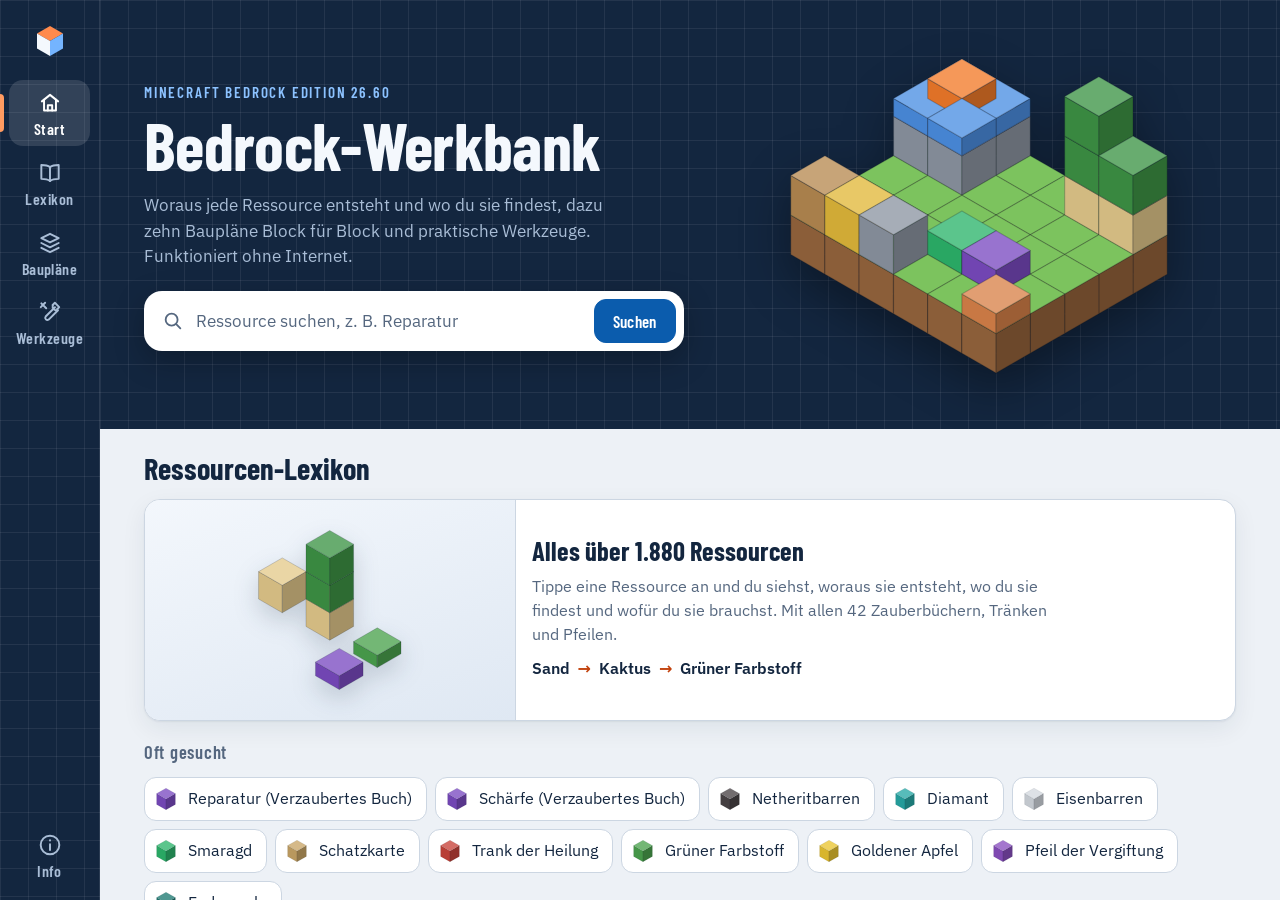
==== index.html @ c34b388f "Version 1.8: neue Hintergründe, Design-Schalter, überarbeitete Oberfläche - Hintergrund wählbar unte" ====
<!DOCTYPE html>
<html lang="de" data-platform="web">
<head>
<meta charset="utf-8">
<meta name="viewport" content="width=device-width, initial-scale=1, viewport-fit=cover">
<meta name="color-scheme" content="light dark">
<title>Bedrock-Werkbank</title>
<link rel="icon" href="favicon.ico">
<link rel="manifest" href="manifest.webmanifest">
<link rel="apple-touch-icon" href="icons/apple-touch-icon.png">
<meta name="theme-color" content="#13263F">
<meta name="mobile-web-app-capable" content="yes">
<meta name="apple-mobile-web-app-capable" content="yes">
<meta name="apple-mobile-web-app-status-bar-style" content="black-translucent">
<meta name="apple-mobile-web-app-title" content="Werkbank">
<link rel="stylesheet" href="fonts/fonts.css">
<style>
/* VOICE: Werkstatt-Handbuch, ruhig und genau. IDEA: eine Werkbank mit Bauplänen, Blaupausen-Raster als Grund.
   PICTURE: eigene isometrische Blockszenen (keine Spielgrafik) für Start, Lexikon und jeden Bauplan.
   COLOUR: Blaupausen-Marine als Band, Papierweiß, Signal-Blau als Akzent, Orange als Markierung.
   TYPE: Barlow Condensed für Titel, IBM Plex Sans für Text. LAYOUT: Windows mit Seitenleiste, iPhone mit schwebender Tab-Leiste. */
:root {
  --paper: #EDF1F6; --sheet: #FFFFFF; --ink: #13263F; --ink-soft: #55677F; --line: #CCD6E2;
  --accent: #0B5CAD; --on-accent: #FFFFFF; --mark: #C2410C; --tint: #E6EEF8;
  --band: #13263F; --band-ink: #F4F8FD; --band-soft: #A9BDD6; --band-line: rgba(255, 255, 255, .07); --band-edge: rgba(255, 255, 255, .10);
  --band-mark: #FF9B61; --pic: linear-gradient(160deg, #F3F7FC, #DFE8F3);
  --glass: rgba(19, 38, 63, .86); --glass-edge: rgba(255, 255, 255, .16);
  --shadow: 0 1px 2px rgba(19, 38, 63, .06), 0 8px 24px rgba(19, 38, 63, .07);
  --lift: 0 2px 4px rgba(19, 38, 63, .08), 0 16px 36px rgba(19, 38, 63, .14);
  --ok: #1E7A3C; --ok-soft: #E3F3E7;
  --r: 16px;
  --f-display: 'Barlow Condensed', 'Arial Narrow', 'Helvetica Neue', sans-serif;
  --f-body: 'IBM Plex Sans', 'Segoe UI Variable Text', 'Segoe UI', system-ui, -apple-system, sans-serif;
}
@media (prefers-color-scheme: dark) {
  :root:not([data-theme="light"]) {
    color-scheme: dark;
    --paper: #09131F; --sheet: #101F33; --ink: #E6EEF8; --ink-soft: #9DB2CC; --line: #25405F;
    --accent: #74B4FF; --on-accent: #06121F; --mark: #FF9B61; --tint: #17304F;
    --band: #0D1C30; --band-soft: #9DB2CC; --band-line: rgba(255, 255, 255, .05); --band-edge: rgba(255, 255, 255, .08);
    --pic: linear-gradient(160deg, #14283F, #0E1D30); --glass: rgba(8, 18, 31, .84); --glass-edge: rgba(255, 255, 255, .12);
    --shadow: 0 1px 2px rgba(0, 0, 0, .3), 0 8px 24px rgba(0, 0, 0, .25); --lift: 0 2px 4px rgba(0, 0, 0, .35), 0 16px 36px rgba(0, 0, 0, .4);
    --ok: #5FD38A; --ok-soft: #12362A;
  }
}
:root[data-theme="dark"] {
    color-scheme: dark;
    --paper: #09131F; --sheet: #101F33; --ink: #E6EEF8; --ink-soft: #9DB2CC; --line: #25405F;
    --accent: #74B4FF; --on-accent: #06121F; --mark: #FF9B61; --tint: #17304F;
    --band: #0D1C30; --band-soft: #9DB2CC; --band-line: rgba(255, 255, 255, .05); --band-edge: rgba(255, 255, 255, .08);
    --pic: linear-gradient(160deg, #14283F, #0E1D30); --glass: rgba(8, 18, 31, .84); --glass-edge: rgba(255, 255, 255, .12);
    --shadow: 0 1px 2px rgba(0, 0, 0, .3), 0 8px 24px rgba(0, 0, 0, .25); --lift: 0 2px 4px rgba(0, 0, 0, .35), 0 16px 36px rgba(0, 0, 0, .4);
    --ok: #5FD38A; --ok-soft: #12362A;
  }
:root[data-theme="light"] { color-scheme: light; }
* { box-sizing: border-box; -webkit-tap-highlight-color: transparent; }
html, body { height: 100%; }
body { margin: 0; height: 100vh; height: 100dvh; display: grid; grid-template-columns: 100px minmax(0, 1fr); grid-template-rows: minmax(0, 1fr);
  background: var(--paper); color: var(--ink); font-family: var(--f-body); font-size: 16px; line-height: 1.5; overflow: hidden; }
button, input, select, textarea { font: inherit; color: inherit; }
button { touch-action: manipulation; }
:focus-visible { outline: 2px solid var(--mark); outline-offset: 2px; }
[hidden] { display: none !important; }
html[data-platform="exe"] .web-only, html[data-platform="web"] .exe-only { display: none !important; }
h1, h2, h3, .eyebrow, .navbtn, .cap, .ptitle, .fact b, .btn { font-family: var(--f-display); }

/* Navigation: Seitenleiste */
.rail { background-color: var(--band); background-image: linear-gradient(var(--band-line) 1px, transparent 1px), linear-gradient(90deg, var(--band-line) 1px, transparent 1px);
  background-size: 28px 28px; color: var(--band-soft); border-right: 1px solid var(--band-edge); display: flex; flex-direction: column; gap: 4px;
  padding: 16px 9px 12px; overflow-y: auto; scrollbar-width: none; -webkit-user-select: none; user-select: none; z-index: 30; }
.logo { display: flex; justify-content: center; padding: 0 0 12px; }
.logo svg { width: 48px; height: 48px; display: block; }
.cap { font-size: .8rem; font-weight: 600; letter-spacing: .14em; text-transform: uppercase; text-align: center; opacity: .8; margin: 14px 0 2px; }
.navbtn { appearance: none; border: 0; background: transparent; border-radius: 14px; padding: 10px 2px 8px; display: flex; flex-direction: column; align-items: center;
  gap: 5px; cursor: pointer; position: relative; font-weight: 600; font-size: 1rem; letter-spacing: .03em; line-height: 1.05; text-align: center; color: var(--band-soft); }
.navbtn svg { width: 26px; height: 26px; fill: none; stroke: currentColor; stroke-width: 1.8; stroke-linecap: round; stroke-linejoin: round; }
.navbtn:hover { background: rgba(255, 255, 255, .07); color: var(--band-ink); }
.navbtn:active { background: rgba(255, 255, 255, .14); }
.navbtn[aria-current="page"] { background: rgba(255, 255, 255, .13); color: #FFFFFF; }
.navbtn[aria-current="page"]::before { content: ""; position: absolute; left: -9px; top: 14px; bottom: 14px; width: 4px; border-radius: 0 4px 4px 0; background: var(--band-mark); }
.m-only { display: none; }
.spacer { flex: 1; }

/* Arbeitsfläche */
.stage { position: relative; min-width: 0; min-height: 0; background: var(--band); }
.stage > iframe, .stage > .startview { position: absolute; left: 0; right: 0; bottom: 0; top: env(safe-area-inset-top, 0px); width: 100%; height: calc(100% - env(safe-area-inset-top, 0px)); border: 0; background: var(--paper); }
.stage > .off { visibility: hidden; pointer-events: none; }
@media (prefers-reduced-motion: no-preference) {
  .stage > .on { animation: fade .22s ease both; }
  @keyframes fade { from { opacity: 0; transform: translateY(6px); } to { opacity: 1; transform: none; } }
  .navbtn, .pcard, .lexcard, .qchip { transition: background-color .15s ease, color .15s ease, box-shadow .2s ease, transform .2s ease, border-color .15s ease; }
}

/* Startseite */
.startview { overflow-y: auto; -webkit-overflow-scrolling: touch; overscroll-behavior: contain; scrollbar-width: thin; scrollbar-color: var(--line) transparent; }
.hero { background-color: var(--band); background-image: linear-gradient(var(--band-line) 1px, transparent 1px), linear-gradient(90deg, var(--band-line) 1px, transparent 1px);
  background-size: 28px 28px; color: var(--band-ink); }
.hero-in { max-width: 1240px; margin: 0 auto; padding: clamp(24px, 4vw, 52px) clamp(16px, 4vw, 44px) clamp(28px, 4vw, 48px); display: grid;
  grid-template-columns: minmax(0, 1.05fr) minmax(0, 1fr); gap: clamp(16px, 3vw, 40px); align-items: center; }
.eyebrow { margin: 0 0 8px; color: #8CC2FF; font-weight: 600; letter-spacing: .12em; text-transform: uppercase; font-size: .95rem; }
.hero h1 { margin: 0; font-size: clamp(2.6rem, 6vw, 4.2rem); line-height: .98; font-weight: 700; letter-spacing: -.01em; text-wrap: balance; }
.lead { margin: 14px 0 22px; color: var(--band-soft); font-size: 1.08rem; max-width: 46ch; }
.hsearch { display: flex; align-items: center; gap: 10px; height: 60px; padding: 0 8px 0 18px; border-radius: 18px; background: var(--sheet); color: var(--ink);
  box-shadow: 0 10px 30px rgba(0, 0, 0, .25); max-width: 560px; }
.hsearch svg { width: 22px; height: 22px; flex: none; fill: none; stroke: var(--ink-soft); stroke-width: 2; stroke-linecap: round; }
.hsearch input { flex: 1; min-width: 0; height: 100%; border: 0; background: transparent; outline: none; font-size: 1.06rem; }
.hsearch input::placeholder { color: var(--ink-soft); }
.hsearch input::-webkit-search-cancel-button { display: none; }
.btn { appearance: none; height: 44px; padding: 0 18px; border-radius: 12px; border: 1.5px solid var(--line); background: var(--sheet); font-weight: 600; font-size: 1.05rem;
  letter-spacing: .02em; cursor: pointer; }
.btn:hover { background: var(--tint); }
.btn.primary { background: var(--accent); border-color: var(--accent); color: var(--on-accent); }
.btn.primary:hover { filter: brightness(1.08); background: var(--accent); }
.hero-pic { min-height: 240px; }
.hero-pic svg { display: block; width: 100%; height: 100%; max-height: 330px; filter: drop-shadow(0 18px 24px rgba(0, 0, 0, .35)); }
.sv { max-width: 1240px; margin: 0 auto; padding: 24px clamp(16px, 4vw, 44px) 40px; display: flex; flex-direction: column; gap: 30px; }
.sv h2 { margin: 0 0 14px; font-size: 1.9rem; line-height: 1.05; }
.sv h3 { margin: 18px 0 10px; font-size: 1.15rem; letter-spacing: .04em; color: var(--ink-soft); font-weight: 600; }
.install { margin: 0; display: flex; gap: 14px; align-items: center; padding: 14px 16px; border-radius: var(--r); background: var(--tint); border: 1px solid var(--line); }
.install p { margin: 0; flex: 1; }
.install button, .install .dl { flex: none; }
.dl { display: inline-flex; align-items: center; text-decoration: none; }
.plans { display: grid; grid-template-columns: repeat(4, minmax(0, 1fr)); gap: 18px; }
.pcard, .lexcard { appearance: none; text-align: left; display: flex; flex-direction: column; padding: 0; border: 1px solid var(--line); border-radius: var(--r); background: var(--sheet);
  box-shadow: var(--shadow); overflow: hidden; cursor: pointer; color: inherit; text-decoration: none; }
.pcard:hover, .lexcard:hover { box-shadow: var(--lift); transform: translateY(-2px); border-color: var(--accent); }
.ppic { height: 170px; background: var(--pic); display: flex; align-items: center; justify-content: center; padding: 14px; border-bottom: 1px solid var(--line); }
.ppic svg { width: 100%; height: 100%; display: block; filter: drop-shadow(0 10px 12px rgba(19, 38, 63, .18)); }
.pbody { padding: 14px 16px 16px; display: flex; flex-direction: column; gap: 10px; }
.ptitle { font-size: 1.65rem; font-weight: 700; line-height: 1; display: flex; align-items: center; justify-content: space-between; gap: 8px; }
.ptitle span { font-family: var(--f-body); font-size: .85rem; font-weight: 500; color: var(--ink-soft); white-space: nowrap; }
.facts { display: grid; grid-template-columns: repeat(2, minmax(0, 1fr)); gap: 8px 12px; margin: 0; }
.fact { min-width: 0; }
.fact small { display: block; font-size: .78rem; color: var(--ink-soft); letter-spacing: .02em; }
.fact b { display: block; font-size: 1.08rem; font-weight: 600; line-height: 1.15; overflow-wrap: anywhere; }
.lexcard { flex-direction: row; align-items: stretch; width: 100%; }
.lexcard .ppic { width: 34%; height: 220px; border-bottom: 0; border-right: 1px solid var(--line); }
.lexcard .ppic svg { max-height: 170px; }
.lexcard .pbody { justify-content: center; flex: 1; }
.lexcard p { margin: 0; color: var(--ink-soft); max-width: 52ch; }
.chain { display: flex; align-items: center; gap: 8px; flex-wrap: wrap; font-weight: 600; }
.chain i { font-style: normal; color: var(--mark); }
.qchips { display: flex; flex-wrap: wrap; gap: 8px; }
.qchip { appearance: none; display: inline-flex; align-items: center; gap: 9px; min-height: 44px; padding: 6px 14px 6px 8px; border-radius: 12px; border: 1.5px solid var(--line);
  background: var(--sheet); cursor: pointer; font-size: .98rem; text-align: left; }
.qchip:hover { border-color: var(--accent); }
.qchip svg { width: 26px; height: 26px; flex: none; }
/* Originalbilder aus Mojangs Resource Pack, geladen auf dem Gerät */
.qt { position: relative; display: inline-flex; width: 26px; height: 26px; flex: none; }
.qt > svg { width: 100%; height: 100%; }
.qt.tx > svg:not(.txi) { display: none; }
.qt .txi { position: absolute; inset: 0; }
.li .qt { width: 30px; height: 30px; }
.txi image { image-rendering: crisp-edges; image-rendering: pixelated; }
.fine { margin: 6px 0 0; font-size: .84rem; color: var(--ink-soft); max-width: 80ch; }

/* Werkzeuge */
.tools { display: grid; grid-template-columns: minmax(0, 1.5fr) minmax(0, 1fr); gap: 18px; align-items: start; }
.tcard { border: 1px solid var(--line); border-radius: var(--r); background: var(--sheet); box-shadow: var(--shadow); padding: 16px; display: flex; flex-direction: column; gap: 14px; min-width: 0; }
.thead { display: flex; gap: 14px; align-items: center; }
.ticon { width: 64px; height: 64px; flex: none; border-radius: 14px; background: var(--pic); padding: 6px; }
.ticon svg { width: 100%; height: 100%; display: block; }
.ticon .qt, .tlink .qt { width: 100%; height: 100%; display: flex; }
.tlink .qt { width: 40px; height: 40px; flex: none; }
.ppic { position: relative; }
.pout { position: absolute; top: 10px; right: 10px; width: 42px; height: 42px; border-radius: 12px; background: var(--sheet); border: 1px solid var(--line); box-shadow: var(--shadow); display: grid; place-items: center; }
.pout .qt { width: 30px; height: 30px; }
.thead p { margin: 4px 0 0; color: var(--ink-soft); }
.seg { display: grid; grid-template-columns: 1fr 1fr; padding: 4px; gap: 4px; border-radius: 14px; background: var(--tint); border: 1px solid var(--line); }
.seg button { appearance: none; min-height: 44px; border: 0; border-radius: 10px; background: transparent; color: var(--ink-soft); font-weight: 600; font-size: 1rem; cursor: pointer; padding: 4px 8px; }
.seg button[aria-checked="true"] { background: var(--sheet); color: var(--ink); box-shadow: 0 1px 4px rgba(19, 38, 63, .16); }
.coords { display: grid; grid-template-columns: repeat(3, minmax(0, 1fr)); gap: 10px; }
.coords label { display: flex; flex-direction: column; gap: 4px; font-weight: 600; font-size: .9rem; color: var(--ink-soft); min-width: 0; }
.coords input { width: 100%; min-width: 0; height: 48px; border-radius: 12px; border: 1.5px solid var(--line); background: var(--sheet); color: var(--ink); padding: 0 12px;
  font-size: 1.15rem; font-weight: 600; font-variant-numeric: tabular-nums; -moz-appearance: textfield; appearance: textfield; }
.coords input::-webkit-outer-spin-button, .coords input::-webkit-inner-spin-button { -webkit-appearance: none; margin: 0; }
.coords input:focus { outline: none; border-color: var(--accent); box-shadow: 0 0 0 3px color-mix(in srgb, var(--accent) 25%, transparent); }
.pres { border-radius: 14px; background: var(--band); color: var(--band-ink); padding: 12px 14px 14px; }
.pres small { display: block; color: var(--band-soft); font-size: .9rem; margin-bottom: 6px; }
.pres .xyz { display: grid; grid-template-columns: repeat(3, minmax(0, 1fr)); gap: 10px; }
.pres .xyz div { min-width: 0; }
.pres .xyz span { display: block; font-size: .8rem; color: var(--band-soft); letter-spacing: .06em; }
.pres .xyz b { display: block; font-size: 1.7rem; line-height: 1.1; font-variant-numeric: tabular-nums; overflow-wrap: anywhere; }
.tcard .fine { margin: 0; }
.tlinks { display: flex; flex-direction: column; gap: 10px; }
.tlink { appearance: none; display: flex; align-items: center; gap: 12px; min-height: 64px; padding: 10px 14px 10px 10px; border-radius: 14px; border: 1.5px solid var(--line); background: var(--sheet);
  cursor: pointer; text-align: left; color: inherit; }
.tlink:hover { border-color: var(--accent); }
.tlink svg { width: 40px; height: 40px; flex: none; }
.tlink b { display: block; font-size: 1.08rem; }
.tlink small { display: block; color: var(--ink-soft); font-size: .9rem; }

/* Werkzeuge: Kacheln auf der Startseite */
.tiles { display: grid; grid-template-columns: repeat(2, minmax(0, 1fr)); gap: 10px; }
.ttile { appearance: none; display: flex; align-items: center; gap: 12px; min-height: 76px; padding: 10px 14px 10px 10px; border-radius: 14px; border: 1px solid var(--line);
  background: var(--sheet); box-shadow: var(--shadow); cursor: pointer; text-align: left; color: inherit; min-width: 0; }
.ttile:hover { border-color: var(--accent); }
.ttile .ticon { width: 52px; height: 52px; border-radius: 12px; padding: 5px; }
.ttile b { display: block; font: 700 1.25rem/1.1 var(--f-display); }
.ttile small { display: block; color: var(--ink-soft); font-size: .88rem; overflow-wrap: anywhere; }
/* Werkzeuge: eigener Bereich */
.thero .hero-in { grid-template-columns: minmax(0, 1fr); padding-bottom: clamp(20px, 3vw, 30px); }
.thero h1 { font-size: clamp(2.3rem, 5vw, 3.4rem); }
.thero .lead { margin-bottom: 0; }
.tabsbar { display: grid; grid-template-columns: repeat(5, minmax(0, 1fr)); gap: 4px; padding: 4px; border-radius: 14px; background: var(--tint); border: 1px solid var(--line); }
.tabsbar button { appearance: none; min-width: 0; min-height: 50px; border: 0; border-radius: 10px; background: transparent; color: var(--ink-soft); display: flex; align-items: center; justify-content: center; gap: 9px;
  font: 600 1.05rem var(--f-display); letter-spacing: .02em; padding: 4px 8px; cursor: pointer; white-space: nowrap; }
.tabsbar button[aria-selected="true"] { background: var(--sheet); color: var(--ink); box-shadow: 0 1px 4px rgba(19, 38, 63, .16); }
.tabsbar .tbi { display: inline-flex; }
.tabsbar .qt { width: 26px; height: 26px; }
.tabsbar .ts { display: none; }
.tpanel { display: flex; flex-direction: column; gap: 18px; }
.pgrid { display: flex; flex-direction: column; gap: 14px; }
.pgrid > div { display: flex; flex-direction: column; gap: 14px; min-width: 0; }
@media (min-width: 1000px) { .pgrid { display: grid; grid-template-columns: minmax(0, 1fr) minmax(0, 1fr); gap: 22px; align-items: start; } }
.twocol { display: grid; grid-template-columns: minmax(0, 1fr) minmax(0, 1fr); gap: 18px; align-items: start; }
.thead2 { display: flex; align-items: baseline; justify-content: space-between; gap: 12px; flex-wrap: wrap; }
.tcount { color: var(--ink-soft); font-variant-numeric: tabular-nums; }
.inp { width: 100%; min-width: 0; height: 48px; border-radius: 12px; border: 1.5px solid var(--line); background: var(--sheet); color: var(--ink); padding: 0 12px;
  font-size: 1.05rem; -moz-appearance: textfield; }
.inp::-webkit-outer-spin-button, .inp::-webkit-inner-spin-button { -webkit-appearance: none; margin: 0; }
select.inp { padding-right: 8px; }
textarea.inp { height: auto; padding: 10px 12px; font: .85rem/1.4 ui-monospace, Consolas, monospace; resize: vertical; }
.inp:focus { outline: none; border-color: var(--accent); box-shadow: 0 0 0 3px color-mix(in srgb, var(--accent) 25%, transparent); }
.fl { display: flex; flex-direction: column; gap: 4px; font-weight: 600; font-size: .9rem; color: var(--ink-soft); min-width: 0; }
.frow { display: grid; grid-template-columns: minmax(0, 1fr) 96px auto; gap: 8px; }
.tacts { display: flex; flex-wrap: wrap; gap: 8px; }
.btn[data-armed] { border-color: var(--mark); color: var(--mark); }
.list { list-style: none; margin: 0; padding: 0; }
.li { display: flex; align-items: center; gap: 12px; padding: 8px 0; border-bottom: 1px solid var(--line); min-height: 58px; }
.li:last-child { border-bottom: 0; }
.chk { appearance: none; width: 34px; height: 34px; flex: none; border-radius: 10px; border: 2px solid var(--line); background: var(--sheet); cursor: pointer;
  display: grid; place-items: center; color: transparent; font-weight: 700; padding: 0; }
.chk::after { content: '✓'; }
.li.done .chk { background: var(--ok); border-color: var(--ok); color: #fff; }
.lbody { flex: 1; min-width: 0; }
.lbody b { font-variant-numeric: tabular-nums; margin-right: 4px; }
.lbody .lname { background: none; border: 0; padding: 0; color: var(--accent); cursor: pointer; text-align: left; font-weight: 500; }
.lbody .lname:hover { text-decoration: underline; }
.lbody small { display: block; color: var(--ink-soft); font-size: .85rem; overflow-wrap: anywhere; }
.li.done .lbody { color: var(--ink-soft); }
.li.done .lbody b, .li.done .lbody .lname, .li.done .lbody .ltext { text-decoration: line-through; }
.xbtn { appearance: none; width: 40px; height: 40px; flex: none; border: 0; border-radius: 10px; background: none; color: var(--ink-soft); cursor: pointer; font-size: 1.4rem; line-height: 1; }
.xbtn:hover { background: var(--tint); color: var(--ink); }
.seg.three { grid-template-columns: repeat(3, 1fr); }
.olist { list-style: none; margin: 0; padding: 0; display: flex; flex-direction: column; gap: 10px; }
.oitem { border: 1px solid var(--line); border-radius: 14px; padding: 12px 14px; display: flex; flex-direction: column; gap: 6px; background: var(--sheet); }
.oitem .otop { display: flex; align-items: center; gap: 8px; flex-wrap: wrap; }
.oitem .otop b { font: 700 1.25rem/1.1 var(--f-display); }
.dim { font-size: .8rem; font-weight: 600; border-radius: 999px; padding: 2px 9px; background: var(--tint); color: var(--ink-soft); }
.dim.nether { background: #F6DCD3; color: #8A2A12; } .dim.end { background: #ECE7C9; color: #5D5520; }
@media (prefers-color-scheme: dark) { :root:not([data-theme="light"]) .dim.nether { background: #4A2117; color: #FFB79E; } :root:not([data-theme="light"]) .dim.end { background: #3C3A22; color: #E6E0A6; } }
:root[data-theme="dark"] .dim.nether { background: #4A2117; color: #FFB79E; } :root[data-theme="dark"] .dim.end { background: #3C3A22; color: #E6E0A6; }
.oxyz { font-variant-numeric: tabular-nums; font-weight: 600; }
.oconv, .onote { color: var(--ink-soft); font-size: .9rem; }
.oitem .tacts .btn { height: 38px; padding: 0 12px; font-size: .95rem; }
.erows { display: grid; grid-template-columns: repeat(auto-fill, minmax(230px, 1fr)); gap: 8px; }
.erow { display: flex; align-items: center; gap: 6px; border: 1.5px solid var(--line); border-radius: 12px; padding: 4px 4px 4px 6px; background: var(--sheet); min-width: 0; }
.erow.on { border-color: var(--accent); background: var(--tint); }
.erow.off { opacity: .45; }
.etog { appearance: none; flex: 1; min-width: 0; min-height: 40px; border: 0; background: none; text-align: left; cursor: pointer; font-weight: 600; padding: 0 4px; display: flex; align-items: center; gap: 8px; }
.etog::before { content: ''; width: 18px; height: 18px; flex: none; border-radius: 5px; border: 2px solid var(--line); background: var(--sheet); }
.erow.on .etog::before { background: var(--accent); border-color: var(--accent); box-shadow: inset 0 0 0 3px var(--sheet); }
.etog small { display: block; font-weight: 400; color: var(--ink-soft); font-size: .78rem; }
.erow select { height: 38px; border-radius: 9px; border: 1px solid var(--line); background: var(--sheet); padding: 0 4px; }
.aout { display: flex; flex-direction: column; gap: 10px; }
.asum { border-radius: 14px; background: var(--band); color: var(--band-ink); padding: 12px 14px; display: grid; grid-template-columns: repeat(3, minmax(0, 1fr)); gap: 10px; }
.asum > div { display: flex; flex-direction: column; justify-content: space-between; gap: 2px; min-width: 0; }
.asum span { display: block; font-size: .8rem; color: var(--band-soft); letter-spacing: .04em; line-height: 1.25; }
.asum b { display: block; font: 700 1.7rem/1.1 var(--f-display); font-variant-numeric: tabular-nums; }
.asteps { list-style: none; margin: 0; padding: 0; counter-reset: st; display: flex; flex-direction: column; gap: 8px; }
.asteps li { counter-increment: st; display: grid; grid-template-columns: 34px minmax(0, 1fr) auto; gap: 10px; align-items: center; border: 1px solid var(--line); border-radius: 12px; padding: 8px 10px; }
.asteps li::before { content: counter(st); width: 30px; height: 30px; border-radius: 9px; background: var(--tint); display: grid; place-items: center; font-weight: 700; }
.asteps li.item::before { background: var(--accent); color: var(--on-accent); }
.asteps .acost { font-weight: 700; font-variant-numeric: tabular-nums; white-space: nowrap; }
.asteps small { display: block; color: var(--ink-soft); }
.warn { border-radius: 12px; padding: 10px 12px; background: #FDE7DC; color: #7A2A0C; }
@media (prefers-color-scheme: dark) { :root:not([data-theme="light"]) .warn { background: #4A2117; color: #FFCDB8; } }
:root[data-theme="dark"] .warn { background: #4A2117; color: #FFCDB8; }
.toast { position: fixed; left: 50%; bottom: 24px; transform: translate(-50%, 20px); opacity: 0; pointer-events: none; z-index: 40; display: flex; align-items: center; gap: 12px;
  max-width: calc(100vw - 24px); padding: 10px 10px 10px 16px; border-radius: 14px; background: var(--band); color: var(--band-ink); box-shadow: var(--lift); transition: opacity .2s, transform .2s; }
.toast.show { opacity: 1; transform: translate(-50%, 0); pointer-events: auto; }
.toast .btn { height: 38px; flex: none; }
@media (prefers-reduced-motion: reduce) { .toast { transition: none; } }
.newslist { margin: 0; padding-left: 1.2em; display: flex; flex-direction: column; gap: 6px; }

/* Hintergründe (H1 bis H5): Originalbilder aus Mojangs Repository, erst nach dem Laden sichtbar */
.hero { position: relative; isolation: isolate; overflow: hidden; }
.pano { position: absolute; inset: 0; z-index: -1; pointer-events: none; opacity: 0; transition: opacity .7s ease; image-rendering: auto; }
.pano.ok { opacity: 1; }
.pano .still { position: absolute; inset: 0; background-position: 40% 45%; background-size: cover; background-repeat: no-repeat; }
.pano::after { content: ''; position: absolute; inset: 0; background: linear-gradient(180deg, rgba(8, 20, 36, .2) 0%, rgba(8, 20, 36, .5) 42%, rgba(8, 20, 36, .9) 100%); }
.pano.ok ~ .hero-in h1, .pano.ok ~ .hero-in .lead, .pano.ok ~ .hero-in .eyebrow { text-shadow: 0 2px 14px rgba(0, 0, 0, .55); }
.pano.ok ~ .hero-in .lead { color: #DCE7F4; }
/* Bewegt: die vier Seiten des Panoramas als Band nebeneinander, das langsam vorbeizieht (läuft nahtlos im Kreis) */
.pano .belt { position: absolute; top: 0; left: 0; height: 100%; display: flex; will-change: transform; }
.pano .belt i { flex: none; width: var(--s, 1200px); height: 100%; background-size: 100% auto; background-position: center; background-repeat: no-repeat; }
@media (prefers-reduced-motion: no-preference) {
  .pano .belt { animation: panobelt 140s linear infinite; }
  .startview.off .pano .belt { animation-play-state: paused; }
  @keyframes panobelt { to { transform: translateX(calc(var(--s, 1200px) * -4)); } }
  svg.build .cb { animation: blk .5s cubic-bezier(.2, .9, .3, 1.2) both; animation-delay: calc(var(--i) * 26ms + 150ms); }
  @keyframes blk { from { opacity: 0; transform: translateY(-22px); } }
}
@media (min-width: 721px) {
  .pano::after { background: linear-gradient(90deg, rgba(8, 20, 36, .84) 0%, rgba(8, 20, 36, .55) 46%, rgba(8, 20, 36, .12) 100%), linear-gradient(180deg, transparent 55%, rgba(8, 20, 36, .55)); }
}
html:not([data-bg="classic"]) .thero.tex { background-image: linear-gradient(180deg, rgba(16, 10, 4, .48), rgba(16, 10, 4, .8)), var(--tex-wood); background-size: auto, 64px 64px; image-rendering: pixelated; }
html.bgtex.tex-page .startview { background-image: linear-gradient(color-mix(in srgb, var(--paper) 90%, transparent), color-mix(in srgb, var(--paper) 90%, transparent)), var(--tex-page);
  background-size: auto, 64px 64px; image-rendering: pixelated; }
.prefs { display: flex; flex-direction: column; gap: 10px; padding: 12px 14px; border: 1px solid var(--line); border-radius: 14px; background: var(--paper); }
.prefs h3 { margin: 0; }
.prow { display: grid; grid-template-columns: 104px minmax(0, 1fr); gap: 10px; align-items: center; }
.plabel { font-weight: 600; color: var(--ink-soft); font-size: .95rem; }
.prefs .seg { background: var(--sheet); }
.prefs .seg button { min-height: 40px; font-size: .98rem; }
.prefs .seg button[aria-checked="true"] { background: var(--accent); color: var(--on-accent); }
.pchk { display: flex; align-items: center; gap: 10px; font-weight: 600; min-height: 40px; cursor: pointer; }
.pchk input { width: 22px; height: 22px; margin: 0; accent-color: var(--accent); flex: none; }
.prefs .small { margin: 0; }
@media (max-width: 520px) { .prow { grid-template-columns: minmax(0, 1fr); gap: 4px; } }

/* Info-Fenster */
dialog { border: 1px solid var(--line); border-radius: 20px; padding: 0; background: var(--sheet); color: var(--ink); width: min(690px, calc(100vw - 28px)); max-height: calc(100dvh - 28px);
  box-shadow: 0 24px 80px rgba(6, 18, 31, .35); overflow: hidden; }
dialog[open] { display: flex; flex-direction: column; }
dialog::backdrop { background: rgba(9, 19, 31, .55); -webkit-backdrop-filter: blur(3px); backdrop-filter: blur(3px); }
.dhead { display: flex; align-items: center; gap: 14px; padding: 18px 20px 14px; border-bottom: 1px solid var(--line); }
.dhead svg { width: 50px; height: 50px; flex: none; border-radius: 13px; background: var(--band); padding: 4px; }
.dhead h2 { font-size: 1.9rem; line-height: 1; font-weight: 700; margin: 0; }
.dhead p { margin: 4px 0 0; color: var(--ink-soft); font-size: .92rem; }
.dhead .madeby { margin-top: 6px; color: var(--accent); font-family: var(--f-display); font-weight: 600; font-size: 1.15rem; letter-spacing: .03em; }
.dbody { padding: 16px 20px 6px; overflow-y: auto; display: flex; flex-direction: column; gap: 14px; }
.dbody p { margin: 0; }
.dbody h3 { font-family: var(--f-display); font-size: .9rem; font-weight: 600; letter-spacing: .1em; text-transform: uppercase; color: var(--ink-soft); margin: 0 0 6px; }
.keys { display: grid; grid-template-columns: auto 1fr; gap: 6px 14px; margin: 0; align-items: baseline; }
.keys dt { white-space: nowrap; }
.keys dd { margin: 0; color: var(--ink-soft); }
kbd { font-family: var(--f-body); font-size: .82rem; font-weight: 500; border: 1px solid var(--line); border-bottom-width: 2px; border-radius: 6px; padding: 1px 6px; background: var(--paper); }
.small { font-size: .88rem; color: var(--ink-soft); }
.lic { margin: 0; padding: 12px; border: 1px solid var(--line); border-radius: 10px; background: var(--paper); font: .72rem/1.45 ui-monospace, 'Cascadia Mono', Consolas, monospace;
  white-space: pre-wrap; overflow-wrap: anywhere; max-height: 260px; overflow-y: auto; }
.dfoot { display: flex; gap: 10px; justify-content: flex-end; flex-wrap: wrap; padding: 14px 20px calc(18px + env(safe-area-inset-bottom, 0px)); }

/* Mittelbreit */
@media (max-width: 1100px) {
  .plans { grid-template-columns: repeat(2, minmax(0, 1fr)); }
}
@media (max-width: 900px) {
  .tools, .twocol { grid-template-columns: minmax(0, 1fr); }
}
/* iPhone und schmale Fenster: schwebende Tab-Leiste aus Glas */
@media (max-width: 720px) {
  body { grid-template-columns: minmax(0, 1fr); }
  .rail { position: fixed; left: 12px; right: 12px; bottom: calc(10px + env(safe-area-inset-bottom, 0px)); flex-direction: row; align-items: stretch; gap: 2px;
    padding: 6px; border-radius: 28px; border: 1px solid var(--glass-edge); background: var(--glass); background-image: none; overflow: visible;
    -webkit-backdrop-filter: blur(22px) saturate(1.8); backdrop-filter: blur(22px) saturate(1.8); box-shadow: 0 12px 34px rgba(4, 12, 22, .35); }
  .logo, .cap, .spacer, .d-only { display: none; }
  .m-only { display: flex; }
  .navbtn { flex: 1 1 0; min-width: 0; font-size: .9rem; padding: 8px 2px 7px; gap: 3px; border-radius: 22px; }
  .navbtn svg { width: 24px; height: 24px; }
  .navbtn[aria-current="page"] { background: rgba(255, 255, 255, .18); }
  .navbtn[aria-current="page"]::before { display: none; }
  .hero-in { grid-template-columns: minmax(0, 1fr); }
  .hero-pic { min-height: 0; height: 168px; order: -1; margin: -6px 0 -4px; }
  .lead { margin-bottom: 18px; }
  .hsearch { height: 56px; }
  .hsearch .btn { display: none; }
  .sv { padding-bottom: calc(112px + env(safe-area-inset-bottom, 0px)); gap: 26px; }
  .plans { grid-template-columns: repeat(2, minmax(0, 1fr)); gap: 10px; }
  .pcard .ppic { height: 104px; padding: 10px; }
  .pcard .pbody { padding: 10px 12px 12px; gap: 4px; }
  .pcard .ptitle { font-size: 1.22rem; flex-direction: column; align-items: flex-start; gap: 3px; }
  .pcard .ptitle span { font-size: .8rem; }
  .pcard .facts { display: none; }
  .pout { top: 7px; right: 7px; width: 34px; height: 34px; border-radius: 10px; }
  .pout .qt { width: 24px; height: 24px; }
  .thero .hero-in { padding: 18px 16px 18px; }
  .thero h1 { font-size: 2.2rem; }
  .thero .lead { display: none; }
  .tabsbar button { flex-direction: column; gap: 2px; min-height: 60px; padding: 6px 2px 5px; font-size: .95rem; }
  .tabsbar .qt { width: 24px; height: 24px; }
  .tabsbar .tl { display: none; }
  .tabsbar .ts { display: inline; }
  .tools { grid-template-columns: minmax(0, 1fr); }
  .pres .xyz b { font-size: 1.45rem; }
  .tiles { grid-template-columns: repeat(2, minmax(0, 1fr)); gap: 8px; }
  .ttile { min-height: 64px; gap: 9px; padding: 8px 10px 8px 8px; }
  .ttile .ticon { width: 44px; height: 44px; padding: 4px; }
  .ttile b { font-size: 1.1rem; }
  .ttile small { font-size: .8rem; line-height: 1.3; }
  .frow { grid-template-columns: minmax(0, 1fr) 84px; }
  .frow .btn { grid-column: 1 / -1; }
  .asum b { font-size: 1.4rem; }
  .toast { bottom: calc(100px + env(safe-area-inset-bottom, 0px)); }
  .lexcard .ppic { display: none; }
}
</style>
</head>
<body>

<nav class="rail" aria-label="Bereiche">
  <div class="logo" title="Bedrock-Werkbank">
    <svg viewBox="0 0 48 48" aria-hidden="true"><path d="M24 10l13 7.5L24 25l-13-7.5z" fill="#FF8A4C"/><path d="M11 17.5L24 25v15l-13-7.5z" fill="#F4F8FD"/><path d="M24 25l13-7.5v15L24 40z" fill="#74B4FF"/></svg>
  </div>
  <button type="button" class="navbtn" data-view="start" title="Start (Strg+0)">
    <svg viewBox="0 0 24 24" aria-hidden="true"><path d="M4.5 10.5L12 4.5l7.5 6"/><path d="M6.5 9v10h11V9"/><path d="M10 19v-5h4v5"/></svg>
    <span>Start</span>
  </button>
  <button type="button" class="navbtn" data-view="lexikon" title="Ressourcen-Lexikon (Strg+1)">
    <svg viewBox="0 0 24 24" aria-hidden="true"><path d="M12 6.6C10 5.1 7.5 4.6 4 4.6v12.8c3.5 0 6 .5 8 2 2-1.5 4.5-2 8-2V4.6c-3.5 0-6 .5-8 2z"/><path d="M12 6.6v12.8"/></svg>
    <span>Lexikon</span>
  </button>
  <button type="button" class="navbtn" data-view="bau" title="Baupläne (Strg+2)">
    <svg viewBox="0 0 24 24" aria-hidden="true"><path d="M4 7.5L12 3.5l8 4-8 4z"/><path d="M4 12l8 4 8-4"/><path d="M4 16.5l8 4 8-4"/></svg>
    <span>Baupläne</span>
  </button>
  <button type="button" class="navbtn" data-view="werkzeuge" title="Werkzeuge (Strg+3)">
    <svg viewBox="0 0 24 24" aria-hidden="true"><path d="M14.5 5.5a4 4 0 0 0 4.9 4.9l-8.6 8.6a2 2 0 0 1-2.8-2.8l8.6-8.6"/><path d="M14.5 5.5l2-2 4 4-2 2"/><path d="M4 4l4.5 4.5"/><path d="M3.5 7.5l4-4"/></svg>
    <span>Werkzeuge</span>
  </button>
  <div class="spacer"></div>
  <button type="button" class="navbtn" id="infobtn" title="Über die App (F1)">
    <svg viewBox="0 0 24 24" aria-hidden="true"><circle cx="12" cy="12" r="8.6"/><path d="M12 11.2v5.4"/><path d="M12 7.6v.3"/></svg>
    <span>Info</span>
  </button>
</nav>

<main class="stage">
  <section class="startview on" id="v-start" aria-label="Start" tabindex="-1">
    <div class="hero">
      <div class="pano" id="pano" aria-hidden="true"></div>
      <div class="hero-in">
        <div>
          <p class="eyebrow">Minecraft Bedrock Edition 26.60</p>
          <h1>Bedrock-Werkbank</h1>
          <p class="lead">Woraus jede Ressource entsteht und wo du sie findest, dazu zehn Baupläne Block für Block und praktische Werkzeuge. Funktioniert ohne Internet.</p>
          <form class="hsearch" id="hsearch" role="search">
            <svg viewBox="0 0 24 24" aria-hidden="true"><circle cx="10.5" cy="10.5" r="6.5"/><path d="M15.5 15.5l4.5 4.5"/></svg>
            <input type="search" id="hq" enterkeyhint="search" autocomplete="off" autocapitalize="off" autocorrect="off" spellcheck="false" placeholder="Ressource suchen, z. B. Reparatur" aria-label="Ressource suchen">
            <button type="submit" class="btn primary">Suchen</button>
          </form>
        </div>
        <div class="hero-pic" id="heropic" aria-hidden="true"></div>
      </div>
    </div>
    <div class="sv">
      <div class="install web-only" id="install" hidden>
        <p><b>So wird daraus eine App:</b> In Safari unten auf <b>Teilen</b> tippen, dann <b>Zum Home-Bildschirm</b>. Danach startet sie im Vollbild und läuft ohne Internet.</p>
        <button type="button" class="btn" id="installok">Okay</button>
      </div>
      <section aria-labelledby="h-lex">
        <h2 id="h-lex">Ressourcen-Lexikon</h2>
        <button type="button" class="lexcard" data-go="lexikon">
          <div class="ppic" id="lexpic" aria-hidden="true"></div>
          <div class="pbody">
            <div class="ptitle">Alles über 1.880 Ressourcen</div>
            <p>Tippe eine Ressource an und du siehst, woraus sie entsteht, wo du sie findest und wofür du sie brauchst. Mit allen 42 Zauberbüchern, Tränken und Pfeilen.</p>
            <div class="chain" aria-label="Beispiel: Sand, Kaktus, Grüner Farbstoff">Sand <i>→</i> Kaktus <i>→</i> Grüner Farbstoff</div>
          </div>
        </button>
        <h3>Oft gesucht</h3>
        <div class="qchips" id="popular"></div>
        <div id="favbox" hidden>
          <h3>Deine Favoriten</h3>
          <div class="qchips" id="favs"></div>
        </div>
        <div id="recentbox" hidden>
          <h3>Zuletzt angesehen</h3>
          <div class="qchips" id="recent"></div>
        </div>
      </section>
      <section aria-labelledby="h-tools">
        <h2 id="h-tools">Werkzeuge</h2>
        <div class="tools">
          <div class="tiles" id="tiles">
            <button type="button" class="ttile" data-tool="liste"><span class="ticon" id="ti-liste" aria-hidden="true"></span><span><b>Sammelliste</b><small id="ts-liste"></small></span></button>
            <button type="button" class="ttile" data-tool="orte"><span class="ticon" id="ti-orte" aria-hidden="true"></span><span><b>Koordinaten</b><small id="ts-orte"></small></span></button>
            <button type="button" class="ttile" data-tool="amboss"><span class="ticon" id="ti-amboss" aria-hidden="true"></span><span><b>Amboss-Planer</b><small>Günstigste Reihenfolge für Zauberbücher</small></span></button>
            <button type="button" class="ttile" data-tool="brauen"><span class="ticon" id="ti-brauen" aria-hidden="true"></span><span><b>Brau-Planer</b><small>Weg und Zutaten für jeden Trank</small></span></button>
            <button type="button" class="ttile" data-tool="portal"><span class="ticon" id="ti-portal" aria-hidden="true"></span><span><b>Nether-Portal</b><small>Gegenportal berechnen</small></span></button>
          </div>
          <div class="tcard">
            <div class="ptitle">Übersichten im Lexikon</div>
            <div class="tlinks">
              <button type="button" class="tlink" data-slug="orte"><span id="icon-orte"></span><span><b>Fundorte</b><small>Was in welcher Truhe liegt und welcher Mob was fallen lässt</small></span></button>
              <button type="button" class="tlink" data-slug="berufe"><span id="icon-berufe"></span><span><b>Dorfbewohner</b><small>Alle Berufe mit ihren Angeboten, Stufe für Stufe</small></span></button>
            </div>
          </div>
        </div>
      </section>
      <section aria-labelledby="h-plans">
        <h2 id="h-plans">Baupläne</h2>
        <div class="plans" id="plans"></div>
      </section>
      <div class="install web-only" id="windl" hidden>
        <p><b>Auch für Windows 10 und 11:</b> dieselbe App als eigenes Programm. ZIP herunterladen, entpacken, <b>Bedrock-Werkbank.exe</b> starten.</p>
        <a class="btn primary dl" href="download/Bedrock-Werkbank-Windows.zip" download>Herunterladen</a>
      </div>
      <p class="fine">Inoffizielles Hilfsprogramm, nicht von Mojang oder Microsoft. Minecraft ist eine Marke der Mojang Synergies AB. Die Originalbilder sind nicht in der App enthalten: Sie werden beim Anzeigen aus Mojangs Repository bedrock-samples auf dein Gerät geladen und nur dort gespeichert. NOT AN OFFICIAL MINECRAFT PRODUCT. NOT APPROVED BY OR ASSOCIATED WITH MOJANG OR MICROSOFT.</p>
    </div>
  </section>
  <section class="startview off" id="v-tools" aria-label="Werkzeuge" tabindex="-1">
    <div class="hero thero" id="thero">
      <div class="hero-in">
        <div>
          <p class="eyebrow">Bedrock-Werkbank</p>
          <h1>Werkzeuge</h1>
          <p class="lead">Sammelliste, Koordinaten, Amboss-Planer, Brau-Planer und Portal-Rechner. Gespeichert wird alles nur auf diesem Gerät.</p>
        </div>
      </div>
    </div>
    <div class="sv">
      <div class="tabsbar" role="tablist" aria-label="Werkzeug wählen">
        <button type="button" role="tab" id="tab-liste" aria-controls="tp-liste" data-tool="liste"><span class="tbi" id="tb-liste" aria-hidden="true"></span><span class="tl">Sammelliste</span><span class="ts" aria-hidden="true">Liste</span></button>
        <button type="button" role="tab" id="tab-orte" aria-controls="tp-orte" data-tool="orte"><span class="tbi" id="tb-orte" aria-hidden="true"></span><span class="tl">Koordinaten</span><span class="ts" aria-hidden="true">Orte</span></button>
        <button type="button" role="tab" id="tab-amboss" aria-controls="tp-amboss" data-tool="amboss"><span class="tbi" id="tb-amboss" aria-hidden="true"></span><span class="tl">Amboss</span><span class="ts" aria-hidden="true">Amboss</span></button>
        <button type="button" role="tab" id="tab-brauen" aria-controls="tp-brauen" data-tool="brauen"><span class="tbi" id="tb-brauen" aria-hidden="true"></span><span class="tl">Brauen</span><span class="ts" aria-hidden="true">Brauen</span></button>
        <button type="button" role="tab" id="tab-portal" aria-controls="tp-portal" data-tool="portal"><span class="tbi" id="tb-portal" aria-hidden="true"></span><span class="tl">Portal</span><span class="ts" aria-hidden="true">Portal</span></button>
      </div>

      <div class="tpanel" id="tp-liste" role="tabpanel" aria-labelledby="tab-liste">
        <div class="tcard">
          <div class="thead2"><div class="ptitle">Sammelliste</div><span class="tcount" id="l-count"></span></div>
          <p class="fine" id="l-empty">Noch leer. Im Lexikon schickst du das Ergebnis des Rohstoffrechners hierher, im Bauplan die Materialliste. Oder du trägst selbst etwas ein.</p>
          <ul class="list" id="l-list"></ul>
          <form class="frow" id="l-form" autocomplete="off">
            <input class="inp" id="l-name" maxlength="60" placeholder="Eigener Eintrag, z. B. Fackeln" aria-label="Eintrag">
            <input class="inp" id="l-n" type="number" min="1" max="99999" value="1" inputmode="numeric" aria-label="Anzahl">
            <button type="submit" class="btn primary">Hinzufügen</button>
          </form>
          <div class="tacts">
            <button type="button" class="btn" id="l-clean">Erledigte entfernen</button>
            <button type="button" class="btn" id="l-copy">Als Text kopieren</button>
            <button type="button" class="btn" id="l-clear">Alles löschen</button>
          </div>
          <p class="fine" id="l-msg" aria-live="polite"></p>
        </div>
      </div>

      <div class="tpanel" id="tp-orte" role="tabpanel" aria-labelledby="tab-orte" hidden>
        <div class="twocol">
          <form class="tcard" id="o-form" autocomplete="off">
            <div class="ptitle" id="o-title">Ort speichern</div>
            <label class="fl">Name <input class="inp" id="o-name" maxlength="40" placeholder="z. B. Basis, Dorf, Netherfestung" required></label>
            <div class="seg three" role="radiogroup" aria-label="Dimension" id="o-dim">
              <button type="button" role="radio" aria-checked="true" data-dim="ober">Oberwelt</button>
              <button type="button" role="radio" aria-checked="false" data-dim="nether">Nether</button>
              <button type="button" role="radio" aria-checked="false" data-dim="end">End</button>
            </div>
            <div class="coords">
              <label>X <input class="inp" type="number" id="o-x" step="1" placeholder="0" required></label>
              <label>Y <input class="inp" type="number" id="o-y" step="1" placeholder="64"></label>
              <label>Z <input class="inp" type="number" id="o-z" step="1" placeholder="0" required></label>
            </div>
            <label class="fl">Notiz <input class="inp" id="o-note" maxlength="80" placeholder="freiwillig"></label>
            <div class="tacts"><button type="submit" class="btn primary" id="o-save">Speichern</button><button type="button" class="btn" id="o-cancel" hidden>Abbrechen</button></div>
          </form>
          <div class="tcard">
            <div class="thead2"><div class="ptitle">Gespeicherte Orte</div><span class="tcount" id="o-count"></span></div>
            <p class="fine" id="o-empty">Noch keine Orte. Speichere Basis, Dörfer oder Portale, dann siehst du hier auch gleich die Nether-Koordinaten dazu.</p>
            <ul class="olist" id="o-list"></ul>
          </div>
        </div>
      </div>

      <div class="tpanel" id="tp-amboss" role="tabpanel" aria-labelledby="tab-amboss" hidden>
        <div class="tcard">
          <div class="thead">
            <div class="ticon" id="anvilpic" aria-hidden="true"></div>
            <div>
              <div class="ptitle">Amboss-Planer</div>
              <p>Die günstigste Reihenfolge, um Zauberbücher auf einen Gegenstand zu bringen, nach den Regeln der Bedrock Edition.</p>
            </div>
          </div>
          <div class="twocol">
            <label class="fl">Gegenstand <select class="inp" id="a-item"></select></label>
            <label class="fl">Gegenstand war schon am Amboss <select class="inp" id="a-used">
              <option value="0">noch nie</option><option value="1">1-mal</option><option value="2">2-mal</option><option value="3">3-mal</option><option value="4">4-mal</option><option value="5">5-mal</option>
            </select></label>
          </div>
          <div><p class="fl" style="margin:0 0 6px">Vorlagen</p><div class="qchips" id="a-var"></div></div>
          <div><p class="fl" style="margin:0 0 6px">Verzauberungen (je ein Buch)</p><div class="erows" id="a-ench"></div></div>
          <div class="aout" id="a-out" aria-live="polite"></div>
          <p class="fine">Gerechnet wird mit Büchern, die je eine Verzauberung tragen, und einem Gegenstand ohne Verzauberungen. Jeder Schritt am Amboss kostet die Level der übertragenen Verzauberungen mal ihren Faktor, dazu einen Zuschlag für jedes frühere Mal am Amboss (1, 3, 7, 15 …). Ab 40 Level heißt es „Zu teuer!“, solche Schritte schlägt der Planer nie vor.</p>
        </div>
      </div>

      <div class="tpanel" id="tp-brauen" role="tabpanel" aria-labelledby="tab-brauen" hidden>
        <div class="tcard">
          <div class="thead">
            <div class="ticon" id="brewpic" aria-hidden="true"></div>
            <div>
              <div class="ptitle">Brau-Planer</div>
              <p>Der kürzeste Weg von der Wasserflasche zum Wunschtrank, mit allen Zutaten. Nach Mojangs Braurezepten der Bedrock Edition.</p>
            </div>
          </div>
          <div class="pgrid">
            <div>
              <div class="twocol">
                <label class="fl">Trank <select class="inp" id="b-target"></select></label>
                <label class="fl">Wie viele Flaschen <select class="inp" id="b-n">
                  <option value="3">3</option><option value="6">6</option><option value="9">9</option><option value="12">12</option><option value="18">18</option><option value="27">27</option><option value="36">36</option>
                </select></label>
              </div>
              <div class="seg three" role="radiogroup" aria-label="Form" id="b-form">
                <button type="button" role="radio" aria-checked="true" data-f="p">Zum Trinken</button>
                <button type="button" role="radio" aria-checked="false" data-f="s">Wurftrank</button>
                <button type="button" role="radio" aria-checked="false" data-f="l">Verweiltrank</button>
              </div>
            </div>
            <div class="aout" id="b-out" aria-live="polite"></div>
          </div>
          <p class="fine">Ein Braustand braut bis zu 3 Flaschen auf einmal und verbraucht dabei 1 Zutat. 1 Lohenstaub reicht als Brennstoff für 20 Brauvorgänge. Glasflaschen füllst du an einer Wasserquelle oder einem Kessel.</p>
        </div>
      </div>

      <div class="tpanel" id="tp-portal" role="tabpanel" aria-labelledby="tab-portal" hidden>
        <div class="tcard" id="portal">
            <div class="thead">
              <div class="ticon" id="portalpic" aria-hidden="true"></div>
              <div>
                <div class="ptitle">Nether-Portal-Rechner</div>
                <p>Wo das zweite Portal hin muss, damit beide Portale miteinander verbunden sind.</p>
              </div>
            </div>
            <div class="pgrid">
              <div>
                <div class="seg" role="radiogroup" aria-label="Richtung">
                  <button type="button" role="radio" aria-checked="true" data-dir="nether">Oberwelt → Nether</button>
                  <button type="button" role="radio" aria-checked="false" data-dir="ober">Nether → Oberwelt</button>
                </div>
                <p class="fine" id="pfrom"></p>
                <div class="coords">
                  <label>X <input type="number" id="px" step="1" autocomplete="off" placeholder="0" aria-describedby="pfrom"></label>
                  <label>Y <input type="number" id="py" step="1" autocomplete="off" placeholder="64" aria-describedby="pfrom"></label>
                  <label>Z <input type="number" id="pz" step="1" autocomplete="off" placeholder="0" aria-describedby="pfrom"></label>
                </div>
              </div>
              <div>
                <div class="pres" aria-live="polite">
                  <small id="pto"></small>
                  <div class="xyz"><div><span>X</span><b id="rx">0</b></div><div><span>Y</span><b id="ry">64</b></div><div><span>Z</span><b id="rz">0</b></div></div>
                </div>
                <div class="tacts"><button type="button" class="btn" id="psave">Als Ort speichern</button></div>
              </div>
            </div>
            <p class="fine">Im Nether zählt jeder Block wie acht Blöcke in der Oberwelt. X und Z werden deshalb durch 8 geteilt und abgerundet, auf dem Rückweg mal 8 genommen. Die Höhe Y bleibt gleich. Steht in der Nähe schon ein anderes Portal, verbindet das Spiel womöglich mit diesem, also das zweite Portal genau an diese Stelle bauen. Deine Koordinaten zeigt das Spiel, wenn du in den Welteinstellungen <b>Koordinaten anzeigen</b> einschaltest.</p>
          </div>
      </div>

      <div class="tcard" id="sync">
        <div class="ptitle">Daten übertragen</div>
        <p class="fine" style="margin:0">Sammelliste, Orte, Favoriten und Baufortschritt vom iPhone auf den PC mitnehmen oder umgekehrt: hier kopieren, auf dem anderen Gerät einfügen, zum Beispiel über eine Nachricht an dich selbst.</p>
        <div class="tacts"><button type="button" class="btn" id="s-export">Daten kopieren</button><button type="button" class="btn" id="s-import">Daten einfügen</button></div>
        <textarea class="inp" id="s-text" rows="4" spellcheck="false" aria-label="Daten" hidden></textarea>
        <div class="tacts" id="s-row" hidden><button type="button" class="btn primary" id="s-apply">Übernehmen</button></div>
        <p class="fine" id="s-msg" aria-live="polite" style="margin:0"></p>
      </div>
    </div>
  </section>
  <iframe id="f-lex" title="Ressourcen-Lexikon" class="off"></iframe>
  <iframe id="f-bau" title="Baupläne" class="off"></iframe>
</main>

<div class="toast" id="toast" role="status" aria-live="polite"><span id="toast-t"></span><button type="button" class="btn primary" id="toast-b">Ansehen</button></div>

<dialog id="news" aria-labelledby="news-h">
  <div class="dhead">
    <div><h2 id="news-h">Neu in Version 1.8</h2><p>Das hat sich seit dem letzten Mal geändert.</p></div>
  </div>
  <div class="dbody">
    <ul class="newslist" id="newslist"></ul>
  </div>
  <div class="dfoot"><button type="button" class="btn primary" id="news-ok">Los geht's</button></div>
</dialog>

<dialog id="info" aria-labelledby="info-h">
  <div class="dhead">
    <svg viewBox="0 0 48 48" aria-hidden="true"><path d="M24 10l13 7.5L24 25l-13-7.5z" fill="#FF8A4C"/><path d="M11 17.5L24 25v15l-13-7.5z" fill="#F4F8FD"/><path d="M24 25l13-7.5v15L24 40z" fill="#74B4FF"/></svg>
    <div>
      <h2 id="info-h">Bedrock-Werkbank</h2>
      <p class="madeby">Made by Konterplatte</p>
      <p>Version 1.8 · Datenstand Bedrock Edition 26.60</p>
    </div>
  </div>
  <div class="dbody">
    <p>Ressourcen-Lexikon, zehn Baupläne von der Eisenfarm bis zur Gürteltierfarm und die Werkzeuge in einer App. Alles läuft ohne Internet, nur die Originalbilder werden beim ersten Ansehen einmal geladen. Nur die Links zum Minecraft Wiki öffnen deinen Browser.</p>
    <section class="prefs" aria-labelledby="prefs-h">
      <h3 id="prefs-h">Darstellung</h3>
      <div class="prow"><span class="plabel" id="pl-theme">Design</span>
        <div class="seg three" role="radiogroup" aria-labelledby="pl-theme" id="set-theme">
          <button type="button" role="radio" aria-checked="true" data-v="system">System</button>
          <button type="button" role="radio" aria-checked="false" data-v="light">Hell</button>
          <button type="button" role="radio" aria-checked="false" data-v="dark">Dunkel</button>
        </div>
      </div>
      <div class="prow"><span class="plabel" id="pl-bg">Hintergrund</span>
        <div class="seg three" role="radiogroup" aria-labelledby="pl-bg" id="set-bg">
          <button type="button" role="radio" aria-checked="false" data-v="classic">Klassisch</button>
          <button type="button" role="radio" aria-checked="true" data-v="mc">Minecraft</button>
          <button type="button" role="radio" aria-checked="false" data-v="move">Bewegt</button>
        </div>
      </div>
      <label class="pchk"><input type="checkbox" id="set-tex"> Blocktextur hinter den Inhalten</label>
      <p class="small">Minecraft: Titelbild auf der Startseite (hell ein Herbstwald, dunkel die Uralte Stadt), Bücherregal im Lexikon, Holz bei den Werkzeugen. Bewegt: Das Titelbild zieht langsam vorbei wie im Titelbildschirm des Spiels, außer wenn am Gerät „Bewegung reduzieren“ an ist. Die Bilder kommen aus Mojangs Repository und werden beim ersten Mal geladen: das Titelbild mit etwa 0,6 MB, bewegt mit 2 bis 3,7 MB.</p>
    </section>
    <div class="exe-only">
      <h3>Tastatur</h3>
      <dl class="keys">
        <dt><kbd>Strg</kbd> + <kbd>0</kbd></dt><dd>Startseite</dd>
        <dt><kbd>Strg</kbd> + <kbd>1</kbd> / <kbd>2</kbd> / <kbd>3</kbd></dt><dd>Lexikon, Baupläne, Werkzeuge</dd>
        <dt><kbd>Strg</kbd> + <kbd>K</kbd></dt><dd>Suchen</dd>
        <dt><kbd>←</kbd> <kbd>→</kbd></dt><dd>Ebene im Bauplan wechseln</dd>
        <dt><kbd>Strg</kbd> + <kbd>P</kbd></dt><dd>Aktuelle Ansicht drucken</dd>
        <dt><kbd>Strg</kbd> + <kbd>+</kbd> / <kbd>−</kbd></dt><dd>Größer und kleiner</dd>
        <dt>Doppelklick auf einen Bereich</dt><dd>Ganz nach oben, bei Start und Lexikon wird die Suche geleert</dd>
        <dt><kbd>F1</kbd></dt><dd>Dieses Fenster</dd>
      </dl>
    </div>
    <p class="small web-only">Als Web-App auf dem Home-Bildschirm lädt sie Neuerungen automatisch, sobald du online bist. Gespeichert wird nur auf diesem Gerät: was du zuletzt offen hattest, Favoriten, Sammelliste, Orte und Baufortschritt.</p>
    <p class="small">Inoffizielles Hilfsprogramm. Nicht von Mojang oder Microsoft freigegeben und nicht mit ihnen verbunden. Minecraft ist eine Marke der Mojang Synergies AB. Die App enthält keine Grafiken aus dem Spiel: Die Originalbilder lädt sie beim Anzeigen aus Mojangs Repository bedrock-samples und speichert sie nur auf diesem Gerät.<br>NOT AN OFFICIAL MINECRAFT PRODUCT. NOT APPROVED BY OR ASSOCIATED WITH MOJANG OR MICROSOFT.</p>
    <p class="small exe-only">Das Programm legt nur einen Ordner an: <span style="white-space:nowrap">%LocalAppData%\BedrockWerkbank</span> (Zwischenspeicher der Anzeige, deine gespeicherten Listen und die geladenen Originalbilder). Zum Entfernen die EXE und diesen Ordner löschen.</p>
    <pre class="lic" id="lic" tabindex="0" hidden></pre>
  </div>
  <div class="dfoot">
    <button type="button" class="btn" id="licbtn">Lizenzen anzeigen</button>
    <button type="button" class="btn primary" id="closebtn">Schließen</button>
  </div>
</dialog>

<script>
(function () {
  'use strict';
  var PLANS = [{"id":"eisenfarm","out":"iron_ingot","title":"Eisenfarm","specs":[["Grundfläche","20 × 20 Blöcke"],["Höhe","15 Blöcke ab Boden"],["Dorfbewohner","10, ausbaubar auf 20"],["Betten","20"]],"layers":13},{"id":"handelsstation","out":"emerald","title":"Handelsstation","specs":[["Grundfläche","11 × 11 Blöcke"],["Höhe","5 Lagen, innen 3 hoch"],["Plätze","10 Dorfbewohner"],["Betten","10"]],"layers":5},{"id":"kaktusfarm","out":"cactus","title":"Kaktusfarm","specs":[["Grundfläche","11 × 11 Blöcke"],["Höhe","11 Blöcke ab Boden"],["Kakteen","32 in 2 Etagen"],["Redstone","keins"]],"layers":11},{"id":"xpfarm","out":"ender_pearl","title":"XP-Farm","specs":[["Ort","Das End, 128 Blöcke Abstand"],["Grundfläche","17 × 17 Blöcke"],["Fallhöhe","41 Blöcke"],["Erfahrung","5 pro Enderman"]],"layers":9},{"id":"zuckerrohr","out":"sugar_cane","title":"Zuckerrohrfarm","specs":[["Grundfläche","11 × 7 Blöcke"],["Höhe","5 Blöcke"],["Zuckerrohr","16 Pflanzen"],["Ertrag","rund 50 pro Stunde"]],"layers":5},{"id":"kuerbis","out":"pumpkin","title":"Kürbis- und Melonenfarm","specs":[["Grundfläche","13 × 7 Blöcke"],["Höhe","4 Blöcke"],["Stiele","8 Pflanzen"],["Ertrag","bis 8 Früchte je Knopfdruck"]],"layers":4},{"id":"huehner","out":"cooked_chicken","title":"Hühnerfarm mit Kochautomat","specs":[["Grundfläche","5 × 3 Blöcke"],["Höhe","6 Blöcke"],["Hühner","4 bis 8 im Pferch"],["Ertrag","rund 1 Brathähnchen je Huhn und Stunde"]],"layers":6},{"id":"lava","out":"lava_bucket","title":"Lava aus Tropfstein","specs":[["Grundfläche","8 × 3 Blöcke"],["Höhe","5 Blöcke"],["Kessel","6"],["Ertrag","etwa 1 Eimer je Kessel alle 20 Minuten"]],"layers":5},{"id":"spawner","out":"experience_bottle","title":"Spawner-XP-Farm","specs":[["Raum","9 × 9 um den Spawner"],["Tiefe","4 Lagen unter dem Spawner"],["Spawner","Zombie oder Skelett"],["XP","je Mob mindestens 5"]],"layers":7},{"id":"guerteltier","out":"armadillo_scute","title":"Gürteltierfarm für Hornschilde","specs":[["Grundfläche","10 × 3 Blöcke"],["Höhe","3 Blöcke"],["Gürteltiere","6, eines je Feld"],["Ertrag","rund 8 Hornschilde je Gürteltier und Stunde"]],"layers":3}];
  var POPULAR = [["enchanted_book:mending", "Reparatur (Verzaubertes Buch)", "#7B4BC2"], ["enchanted_book:sharpness", "Schärfe (Verzaubertes Buch)", "#7B4BC2"], ["netherite_ingot", "Netheritbarren", "#4A4447"], ["diamond", "Diamant", "#27A9A6"], ["iron_ingot", "Eisenbarren", "#D3D8DF"], ["emerald", "Smaragd", "#2DB56C"], ["filled_map:buried_treasure", "Schatzkarte", "#C9A566"], ["potion:healing", "Trank der Heilung", "#C8433A"], ["green_dye", "Grüner Farbstoff", "#4BA34E"], ["golden_apple", "Goldener Apfel", "#EBC531"], ["tipped_arrow:poison", "Pfeil der Vergiftung", "#8A4FC0"], ["ender_pearl", "Enderperle", "#1F7A72"]];
  var ANVIL = {"aqua_affinity":["Wasseraffinität",1,[]],"bane_of_arthropods":["Nemesis der Gliederfüßer",5,["sharpness","smite","density","breach"]],"binding":["Fluch der Bindung",1,[]],"blast_protection":["Explosionsschutz",4,["protection","fire_protection","projectile_protection"]],"breach":["Bresche",4,["density","smite","bane_of_arthropods"]],"channeling":["Entladung",1,["riptide"]],"density":["Dichte",5,["breach","smite","bane_of_arthropods"]],"depth_strider":["Wasserläufer",3,["frost_walker"]],"efficiency":["Effizienz",5,[]],"feather_falling":["Federfall",4,[]],"fire_aspect":["Verbrennung",2,[]],"fire_protection":["Feuerschutz",4,["protection","blast_protection","projectile_protection"]],"flame":["Flamme",1,[]],"fortune":["Glück",3,["silk_touch"]],"frost_walker":["Eisläufer",2,["depth_strider"]],"impaling":["Harpune",5,[]],"infinity":["Unendlichkeit",1,["mending"]],"knockback":["Rückstoß",2,[]],"looting":["Plünderung",3,[]],"loyalty":["Treue",3,["riptide"]],"luck_of_the_sea":["Glück des Meeres",3,[]],"lunge":["Ausfall",3,[]],"lure":["Köder",3,[]],"mending":["Reparatur",1,["infinity"]],"multishot":["Mehrfachschuss",1,["piercing"]],"piercing":["Durchbohren",4,["multishot"]],"power":["Kraft",5,[]],"projectile_protection":["Schussschutz",4,["protection","fire_protection","blast_protection"]],"protection":["Schutz",4,["fire_protection","blast_protection","projectile_protection"]],"punch":["Schlag",2,[]],"quick_charge":["Schnellladen",3,[]],"respiration":["Atmung",3,[]],"riptide":["Sog",3,["loyalty","channeling"]],"sharpness":["Schärfe",5,["smite","bane_of_arthropods"]],"silk_touch":["Behutsamkeit",1,["fortune"]],"smite":["Bann",5,["sharpness","bane_of_arthropods","density","breach"]],"soul_speed":["Seelenläufer",3,[]],"swift_sneak":["Huschen",3,[]],"thorns":["Dornen",3,[]],"unbreaking":["Haltbarkeit",3,[]],"vanishing":["Fluch des Verschwindens",1,[]],"wind_burst":["Windschuss",3,[]]};
  var BREW = {"e":[["potion:awkward","blaze_powder","potion:strength"],["potion:awkward","breeze_rod","potion:wind_charged"],["potion:awkward","fermented_spider_eye","potion:weakness"],["potion:awkward","ghast_tear","potion:regeneration"],["potion:awkward","golden_carrot","potion:nightvision"],["potion:awkward","magma_cream","potion:fire_resistance"],["potion:awkward","phantom_membrane","potion:slow_falling"],["potion:awkward","pufferfish","potion:water_breathing"],["potion:awkward","rabbit_foot","potion:leaping"],["potion:awkward","slime","potion:oozing"],["potion:awkward","glistering_melon_slice","potion:healing"],["potion:awkward","spider_eye","potion:poison"],["potion:awkward","stone","potion:infested"],["potion:awkward","sugar","potion:swiftness"],["potion:awkward","turtle_helmet","potion:turtle_master"],["potion:awkward","web","potion:weaving"],["potion:fire_resistance","redstone","potion:long_fire_resistance"],["potion:harming","glowstone_dust","potion:strong_harming"],["potion:healing","fermented_spider_eye","potion:harming"],["potion:healing","glowstone_dust","potion:strong_healing"],["potion:invisibility","redstone","potion:long_invisibility"],["potion:leaping","fermented_spider_eye","potion:slowness"],["potion:leaping","glowstone_dust","potion:strong_leaping"],["potion:leaping","redstone","potion:long_leaping"],["potion:long_leaping","fermented_spider_eye","potion:long_slowness"],["potion:long_mundane","fermented_spider_eye","potion:long_weakness"],["potion:long_poison","fermented_spider_eye","potion:harming"],["potion:long_strength","fermented_spider_eye","potion:long_weakness"],["potion:long_nightvision","fermented_spider_eye","potion:long_invisibility"],["potion:long_swiftness","fermented_spider_eye","potion:long_slowness"],["potion:mundane","fermented_spider_eye","potion:weakness"],["potion:nightvision","fermented_spider_eye","potion:invisibility"],["potion:nightvision","redstone","potion:long_nightvision"],["potion:poison","fermented_spider_eye","potion:harming"],["potion:poison","glowstone_dust","potion:strong_poison"],["potion:poison","redstone","potion:long_poison"],["potion:regeneration","glowstone_dust","potion:strong_regeneration"],["potion:regeneration","redstone","potion:long_regeneration"],["potion:slow_falling","redstone","potion:long_slow_falling"],["potion:slowness","glowstone_dust","potion:strong_slowness"],["potion:slowness","redstone","potion:long_slowness"],["potion:strength","fermented_spider_eye","potion:weakness"],["potion:strength","glowstone_dust","potion:strong_strength"],["potion:strength","redstone","potion:long_strength"],["potion:strong_healing","fermented_spider_eye","potion:strong_harming"],["potion:strong_poison","fermented_spider_eye","potion:strong_harming"],["potion:strong_strength","fermented_spider_eye","potion:weakness"],["potion:swiftness","fermented_spider_eye","potion:slowness"],["potion:swiftness","glowstone_dust","potion:strong_swiftness"],["potion:swiftness","redstone","potion:long_swiftness"],["potion:thick","fermented_spider_eye","potion:weakness"],["potion:turtle_master","glowstone_dust","potion:strong_turtle_master"],["potion:turtle_master","redstone","potion:long_turtle_master"],["potion:water","blaze_powder","potion:mundane"],["potion:water_breathing","redstone","potion:long_water_breathing"],["potion:water","breeze_rod","potion:mundane"],["potion:water","fermented_spider_eye","potion:weakness"],["potion:water","ghast_tear","potion:mundane"],["potion:water","glowstone_dust","potion:thick"],["potion:water","magma_cream","potion:mundane"],["potion:water","nether_wart","potion:awkward"],["potion:water","rabbit_foot","potion:mundane"],["potion:water","redstone","potion:mundane"],["potion:water","slime","potion:mundane"],["potion:water","glistering_melon_slice","potion:mundane"],["potion:water","spider_eye","potion:mundane"],["potion:water","stone","potion:mundane"],["potion:water","sugar","potion:mundane"],["potion:water","web","potion:mundane"],["potion:weakness","redstone","potion:long_weakness"],["potion:water","redstone","potion:long_mundane"]],"n":{"potion:awkward":"Seltsamer Trank","blaze_powder":"Lohenstaub","potion:strength":"Trank der Stärke","breeze_rod":"Böenrute","potion:wind_charged":"Trank des Windladens","fermented_spider_eye":"Fermentiertes Spinnenauge","potion:weakness":"Trank der Schwäche","ghast_tear":"Ghast-Träne","potion:regeneration":"Trank der Regeneration","golden_carrot":"Goldene Karotte","potion:nightvision":"Trank der Nachtsicht","magma_cream":"Magmacreme","potion:fire_resistance":"Trank der Feuerresistenz","phantom_membrane":"Phantomhaut","potion:slow_falling":"Trank des sanften Falls","pufferfish":"Kugelfisch","potion:water_breathing":"Trank der Unterwasseratmung","rabbit_foot":"Hasenpfote","potion:leaping":"Trank der Sprungkraft","slime":"Schleimblock","potion:oozing":"Trank des Sickerns","glistering_melon_slice":"Funkelnde Melonenscheibe","potion:healing":"Trank der Heilung","spider_eye":"Spinnenauge","potion:poison":"Trank der Vergiftung","stone":"Stein","potion:infested":"Trank der Verseuchung","sugar":"Zucker","potion:swiftness":"Trank der Schnelligkeit","turtle_helmet":"Schildkrötenpanzer","potion:turtle_master":"Trank des Schildkrötenmeisters","web":"Spinnennetz","potion:weaving":"Trank des Webens","redstone":"Redstone-Staub","potion:long_fire_resistance":"Trank der Feuerresistenz (verlängert)","potion:harming":"Trank des Schadens","glowstone_dust":"Leuchtstein-Staub","potion:strong_harming":"Trank des Schadens (Stufe II)","potion:strong_healing":"Trank der Heilung (Stufe II)","potion:invisibility":"Trank der Unsichtbarkeit","potion:long_invisibility":"Trank der Unsichtbarkeit (verlängert)","potion:slowness":"Trank der Langsamkeit","potion:strong_leaping":"Trank der Sprungkraft (Stufe II)","potion:long_leaping":"Trank der Sprungkraft (verlängert)","potion:long_slowness":"Trank der Langsamkeit (verlängert)","potion:long_mundane":"Gewöhnlicher Trank (verlängert)","potion:long_weakness":"Trank der Schwäche (verlängert)","potion:long_poison":"Trank der Vergiftung (verlängert)","potion:long_strength":"Trank der Stärke (verlängert)","potion:long_nightvision":"Trank der Nachtsicht (verlängert)","potion:long_swiftness":"Trank der Schnelligkeit (verlängert)","potion:mundane":"Gewöhnlicher Trank","potion:strong_poison":"Trank der Vergiftung (Stufe II)","potion:strong_regeneration":"Trank der Regeneration (Stufe II)","potion:long_regeneration":"Trank der Regeneration (verlängert)","potion:long_slow_falling":"Trank des sanften Falls (verlängert)","potion:strong_slowness":"Trank der Langsamkeit (Stufe IV)","potion:strong_strength":"Trank der Stärke (Stufe II)","potion:strong_swiftness":"Trank der Schnelligkeit (Stufe II)","potion:thick":"Dickflüssiger Trank","potion:strong_turtle_master":"Trank des Schildkrötenmeisters (Stufe II)","potion:long_turtle_master":"Trank des Schildkrötenmeisters (verlängert)","potion:water":"Wasserflasche","potion:long_water_breathing":"Trank der Unterwasseratmung (verlängert)","nether_wart":"Netherwarze","glass_bottle":"Glasflasche","gunpowder":"Schwarzpulver","dragon_breath":"Drachenatem","brewing_stand":"Braustand"},"f":{"potion:awkward":["Seltsamer Wurftrank","Seltsamer Verweiltrank"],"potion:strength":["Wurftrank der Stärke","Verweiltrank der Stärke"],"potion:wind_charged":["Wurftrank des Windladens","Verweiltrank des Windladens"],"potion:weakness":["Wurftrank der Schwäche","Verweiltrank der Schwäche"],"potion:regeneration":["Wurftrank der Regeneration","Verweiltrank der Regeneration"],"potion:nightvision":["Wurftrank der Nachtsicht","Verweiltrank der Nachtsicht"],"potion:fire_resistance":["Wurftrank der Feuerresistenz","Verweiltrank der Feuerresistenz"],"potion:slow_falling":["Wurftrank des sanften Falls","Verweiltrank des sanften Falls"],"potion:water_breathing":["Wurftrank der Unterwasseratmung","Verweiltrank der Unterwasseratmung"],"potion:leaping":["Wurftrank der Sprungkraft","Verweiltrank der Sprungkraft"],"potion:oozing":["Wurftrank des Sickerns","Verweiltrank des Sickerns"],"potion:healing":["Wurftrank der Heilung","Verweiltrank der Heilung"],"potion:poison":["Wurftrank der Vergiftung","Verweiltrank der Vergiftung"],"potion:infested":["Wurftrank der Verseuchung","Verweiltrank der Verseuchung"],"potion:swiftness":["Wurftrank der Schnelligkeit","Verweiltrank der Schnelligkeit"],"potion:turtle_master":["Wurftrank des Schildkrötenmeisters","Verweiltrank des Schildkrötenmeisters"],"potion:weaving":["Wurftrank des Webens","Verweiltrank des Webens"],"potion:long_fire_resistance":["Wurftrank der Feuerresistenz (verlängert)","Verweiltrank der Feuerresistenz (verlängert)"],"potion:harming":["Wurftrank des Schadens","Verweiltrank des Schadens"],"potion:strong_harming":["Wurftrank des Schadens (Stufe II)","Verweiltrank des Schadens (Stufe II)"],"potion:strong_healing":["Wurftrank der Heilung (Stufe II)","Verweiltrank der Heilung (Stufe II)"],"potion:invisibility":["Wurftrank der Unsichtbarkeit","Verweiltrank der Unsichtbarkeit"],"potion:long_invisibility":["Wurftrank der Unsichtbarkeit (verlängert)","Verweiltrank der Unsichtbarkeit (verlängert)"],"potion:slowness":["Wurftrank der Langsamkeit","Verweiltrank der Langsamkeit"],"potion:strong_leaping":["Wurftrank der Sprungkraft (Stufe II)","Verweiltrank der Sprungkraft (Stufe II)"],"potion:long_leaping":["Wurftrank der Sprungkraft (verlängert)","Verweiltrank der Sprungkraft (verlängert)"],"potion:long_slowness":["Wurftrank der Langsamkeit (verlängert)","Verweiltrank der Langsamkeit (verlängert)"],"potion:long_mundane":["Gewöhnlicher Wurftrank (verlängert)","Gewöhnlicher Verweiltrank (verlängert)"],"potion:long_weakness":["Wurftrank der Schwäche (verlängert)","Verweiltrank der Schwäche (verlängert)"],"potion:long_poison":["Wurftrank der Vergiftung (verlängert)","Verweiltrank der Vergiftung (verlängert)"],"potion:long_strength":["Wurftrank der Stärke (verlängert)","Verweiltrank der Stärke (verlängert)"],"potion:long_nightvision":["Wurftrank der Nachtsicht (verlängert)","Verweiltrank der Nachtsicht (verlängert)"],"potion:long_swiftness":["Wurftrank der Schnelligkeit (verlängert)","Verweiltrank der Schnelligkeit (verlängert)"],"potion:mundane":["Gewöhnlicher Wurftrank","Gewöhnlicher Verweiltrank"],"potion:strong_poison":["Wurftrank der Vergiftung (Stufe II)","Verweiltrank der Vergiftung (Stufe II)"],"potion:strong_regeneration":["Wurftrank der Regeneration (Stufe II)","Verweiltrank der Regeneration (Stufe II)"],"potion:long_regeneration":["Wurftrank der Regeneration (verlängert)","Verweiltrank der Regeneration (verlängert)"],"potion:long_slow_falling":["Wurftrank des sanften Falls (verlängert)","Verweiltrank des sanften Falls (verlängert)"],"potion:strong_slowness":["Wurftrank der Langsamkeit (Stufe IV)","Verweiltrank der Langsamkeit (Stufe IV)"],"potion:strong_strength":["Wurftrank der Stärke (Stufe II)","Verweiltrank der Stärke (Stufe II)"],"potion:strong_swiftness":["Wurftrank der Schnelligkeit (Stufe II)","Verweiltrank der Schnelligkeit (Stufe II)"],"potion:thick":["Dickflüssiger Wurftrank","Dickflüssiger Verweiltrank"],"potion:strong_turtle_master":["Wurftrank des Schildkrötenmeisters (Stufe II)","Verweiltrank des Schildkrötenmeisters (Stufe II)"],"potion:long_turtle_master":["Wurftrank des Schildkrötenmeisters (verlängert)","Verweiltrank des Schildkrötenmeisters (verlängert)"],"potion:water":["Werfbare Wasserflasche","Verweilende Wasserflasche"],"potion:long_water_breathing":["Wurftrank der Unterwasseratmung (verlängert)","Verweiltrank der Unterwasseratmung (verlängert)"]}};
  var APPVER = '1.8';
  var APP = 'Bedrock-Werkbank';
  var PLATFORM = document.documentElement.getAttribute('data-platform');
  // Originalbilder: im Programm über den eigenen Zwischenspeicher, in der Web-App direkt aus Mojangs Repository
  window.BW_TEX = PLATFORM === 'exe' ? '/tex/' : 'https://raw.githubusercontent.com/Mojang/bedrock-samples/v1.26.60.5/resource_pack/textures/';
/* Originalbilder aus Mojangs Resource Pack. Die Seiten enthalten keine Spielgrafiken: Die Bilder werden zur Laufzeit
   aus Mojangs offiziellem Repository (oder im Windows-Programm über dessen Zwischenspeicher) geladen. Fehlt ein Bild,
   bleibt das farbige Plättchen stehen. */
var BWTEX = (function () {
  'use strict';
  var REPO = 'https://raw.githubusercontent.com/Mojang/bedrock-samples/v1.26.60.5/resource_pack/textures/';
  var BASE = (function () { try { if (window.parent !== window && window.parent.BW_TEX) return window.parent.BW_TEX; } catch (e) {} return window.BW_TEX || REPO; })();
  var PATHS = [], MAP = {}, cache = {};
  // Formen als Quader in Blockeinheiten [x0, y0, z0, x1, y1, z1]
  var SH = {
    c: [[0, 0, 0, 1, 1, 1]], s: [[0, 0, 0, 1, 1, .5]], st: [[0, 0, 0, 1, 1, .5], [0, 0, .5, 1, .5, 1]],
    fe: [[.375, 0, 0, .625, .25, 1], [.4375, .25, .375, .5625, .75, .5625], [.4375, .25, .75, .5625, .75, .9375], [.375, .75, 0, .625, 1, 1]],
    fg: [[.4375, 0, .3125, .5625, .125, 1], [.4375, .125, .375, .5625, .875, .5625], [.4375, .125, .75, .5625, .875, .9375], [.4375, .875, .3125, .5625, 1, 1]],
    w: [[.3125, 0, 0, .6875, 1, .8125], [.25, .25, 0, .75, .75, 1]], pp: [[.0625, .0625, 0, .9375, .9375, .0625]],
    b: [[.3125, .375, 0, .6875, .625, .125]], ca: [[0, 0, 0, 1, 1, .0625]], t: [[0, 0, 0, 1, 1, .1875]]
  };
  function P(x, y, z) { return [16 + (x - y) * 15, 1 + (x + y) * 7.5 + (1 - z) * 15]; }
  function r2(v) { return Math.round(v * 1000) / 1000; }
  function img(p, m) {
    return '<image data-p="' + p + '" width="16" height="16" preserveAspectRatio="xMinYMin slice"' + (m ? ' transform="matrix(' + m.map(r2).join(' ') + ')"' : '') + '/>';
  }
  function face(p, O, A, B, shade) {
    var s = img(p, [(A[0] - O[0]) / 16, (A[1] - O[1]) / 16, (B[0] - O[0]) / 16, (B[1] - O[1]) / 16, O[0], O[1]]);
    if (shade) s += '<polygon points="' + [O, A, [A[0] + B[0] - O[0], A[1] + B[1] - O[1]], B].map(function (q) { return r2(q[0]) + ',' + r2(q[1]); }).join(' ') + '" fill="#000" opacity="' + shade + '"/>';
    return s;
  }
  function box(b, t) {
    return face(t[0], P(b[0], b[1], b[5]), P(b[3], b[1], b[5]), P(b[0], b[4], b[5]), 0) +
           face(t[1], P(b[0], b[4], b[5]), P(b[3], b[4], b[5]), P(b[0], b[4], b[2]), .18) +
           face(t[2], P(b[3], b[4], b[5]), P(b[3], b[1], b[5]), P(b[3], b[4], b[2]), .38);
  }
  function spec(id) { var m = MAP[id]; return m ? [m[0]].concat(m.slice(1).map(function (n) { return PATHS[n]; })) : null; }
  function svg(sp) {
    if (sp[0] === 'f') return '<svg class="txi" viewBox="0 0 16 16" aria-hidden="true">' + img(sp[1]) + '</svg>';
    var boxes = (SH[sp[0]] || SH.c).slice().sort(function (a, b) { return (a[0] + a[1] + a[3] + a[4]) - (b[0] + b[1] + b[3] + b[4]) || a[2] - b[2]; });
    return '<svg class="txi" viewBox="0 0 32 32" aria-hidden="true">' + boxes.map(function (b) { return box(b, sp.slice(1)); }).join('') + '</svg>';
  }
  /* TGA (einige Mojang-Texturen) im Browser dekodieren: liefert Pixel von oben nach unten */
  function tga(buf) {
    var b = new Uint8Array(buf), type = b[2], w = b[12] | b[13] << 8, h = b[14] | b[15] << 8, bpp = b[16], top = b[17] & 32;
    if ((type !== 2 && type !== 10) || (bpp !== 24 && bpp !== 32) || !w || !h) throw new Error('tga');
    var px = bpp >> 3, o = 18 + b[0] + (b[1] ? (b[5] | b[6] << 8) * (b[7] >> 3) : 0), n = w * h, out = new Uint8ClampedArray(n * 4), i = 0;
    function put(j) {
      var y = (i / w) | 0, k = ((top ? y : h - 1 - y) * w + i % w) * 4;
      out[k] = b[j + 2]; out[k + 1] = b[j + 1]; out[k + 2] = b[j]; out[k + 3] = px === 4 ? b[j + 3] : 255; i++;
    }
    if (type === 2) while (i < n) { put(o); o += px; }
    else while (i < n) { var c = b[o++], cnt = (c & 127) + 1, r; if (c & 128) { for (r = 0; r < cnt && i < n; r++) put(o); o += px; } else for (r = 0; r < cnt && i < n; r++) { put(o); o += px; } }
    return { w: w, h: h, d: out };
  }
  /* PNG/JPEG über ein Bitmap in Pixel umwandeln (nur für Texturen mit Färbemaske nötig) */
  function bitmap(blob) {
    return createImageBitmap(blob).then(function (bm) {
      var cv = document.createElement('canvas'); cv.width = bm.width; cv.height = bm.height;
      var ctx = cv.getContext('2d'); ctx.drawImage(bm, 0, 0);
      return { w: bm.width, h: bm.height, d: ctx.getImageData(0, 0, bm.width, bm.height).data };
    });
  }
  /* Färbemaske wie im Spiel: Alpha 255 = voll einfärben, kleiner Wert = kaum einfärben; jedes Pixel außer Alpha 0 wird deckend */
  function mask(im, hex) {
    var t = /^[0-9a-f]{6}$/i.test(hex) ? [parseInt(hex.slice(0, 2), 16) / 255, parseInt(hex.slice(2, 4), 16) / 255, parseInt(hex.slice(4, 6), 16) / 255] : [1, 1, 1];
    for (var k = 0, d = im.d; k < d.length; k += 4) {
      var a = d[k + 3]; if (!a) continue;
      var f = a / 255; d[k] *= 1 - f + f * t[0]; d[k + 1] *= 1 - f + f * t[1]; d[k + 2] *= 1 - f + f * t[2]; d[k + 3] = 255;
    }
    return im;
  }
  function dataUrl(im) {
    var cv = document.createElement('canvas'); cv.width = im.w; cv.height = im.h;
    cv.getContext('2d').putImageData(new ImageData(new Uint8ClampedArray(im.d), im.w, im.h), 0, 0);
    return cv.toDataURL('image/png');
  }
  /* Pfad "datei.png" oder "datei.tga#a06540" (Färbemaske mit Standardfarbe, "#" allein = Maske ohne Farbe) */
  function url(p) {
    if (cache[p]) return cache[p];
    var h = p.indexOf('#'), file = h < 0 ? p : p.slice(0, h), col = h < 0 ? null : p.slice(h + 1), isTga = /\.tga$/.test(file);
    if (!isTga && col === null) return (cache[p] = Promise.resolve(BASE + file));
    return (cache[p] = fetch(BASE + file, { mode: 'cors', credentials: 'omit' }).then(function (r) {
      if (!r.ok) throw new Error(r.status);
      return isTga ? r.arrayBuffer().then(tga) : r.blob().then(bitmap);
    }).then(function (im) { return dataUrl(col === null ? im : mask(im, col)); }));
  }
  function fail(el) { el.classList.remove('tx'); el.classList.add('txfail'); var s = el.querySelector('svg.txi'); if (s) s.remove(); }
  /* Solange das Original lädt, bleibt das farbige Plättchen sichtbar; das Bild liegt unsichtbar darüber und erscheint erst fertig geladen */
  var seen = {};
  function paint(el) {
    var sp = spec(el.getAttribute('data-tx')); if (!sp) return;
    el.insertAdjacentHTML('afterbegin', svg(sp));
    var s = el.querySelector('svg.txi'), ims = [].slice.call(s.querySelectorAll('image[data-p]')), left = 0;
    function done() { s.style.opacity = ''; el.classList.add('tx'); }
    ims.forEach(function (im) { if (!seen[im.getAttribute('data-p')]) left++; });
    if (!left) done(); else s.style.opacity = '0';
    ims.forEach(function (im) {
      var p = im.getAttribute('data-p');
      if (!seen[p]) im.addEventListener('load', function () { seen[p] = true; if (--left === 0) done(); }, { once: true });
      url(p).then(function (u) { im.setAttribute('href', u); }, function () { fail(el); });
    });
  }
  var io = 'IntersectionObserver' in window ? new IntersectionObserver(function (es) {
    es.forEach(function (e) { if (e.isIntersecting) { io.unobserve(e.target); paint(e.target); } });
  }, { rootMargin: '300px' }) : null;
  function scan(root) {
    [].forEach.call((root || document).querySelectorAll('[data-tx]:not([data-txo])'), function (el) {
      el.setAttribute('data-txo', ''); if (!MAP[el.getAttribute('data-tx')]) return;
      if (io) io.observe(el); else paint(el);
    });
  }
  var pending = false;
  function later() { if (pending) return; pending = true; (window.requestAnimationFrame || setTimeout)(function () { pending = false; scan(document); }); }
  document.addEventListener('error', function (e) {
    var t = e.target; if (!t || !t.tagName || t.tagName.toLowerCase() !== 'image' || !t.closest) return;
    var el = t.closest('.tx'); if (el) fail(el); else if (t.hasAttribute('data-p')) t.remove();
  }, true);
  // Bilder in fertigem SVG (z. B. Bauplan-Raster) nachladen
  function fill(root) {
    [].forEach.call((root || document).querySelectorAll('image[data-p]:not([href])'), function (im) {
      url(im.getAttribute('data-p')).then(function (u) { im.setAttribute('href', u); }, function () { im.remove(); });
    });
  }
  return {
    init: function (paths, map) {
      PATHS = paths || []; MAP = map || {};
      if (window.MutationObserver) new MutationObserver(later).observe(document.documentElement, { childList: true, subtree: true });
      later();
    },
    has: function (id) { return !!MAP[id]; },
    svg: function (id) { var sp = spec(id); return sp ? svg(sp) : ''; },
    url: url, paint: paint, scan: scan, fill: fill, base: BASE
  };
})();

  var VIEWS = [{ id: 'start', frame: null, el: 'v-start', title: 'Start' }, { id: 'lexikon', frame: 'lex', title: 'Ressourcen-Lexikon' }]
    .concat(PLANS.map(function (p) { return { id: p.id, frame: 'bau', title: 'Bauplan ' + p.title }; }))
    .concat([{ id: 'werkzeuge', frame: null, el: 'v-tools', title: 'Werkzeuge' }]);
  var KEYS = ['start', 'lexikon', 'bau', 'werkzeuge'];
  var PATHS = { lex: 'lexikon/', bau: 'bauplaene/' };
  var $ = function (id) { return document.getElementById(id); };
  var frames = { lex: $('f-lex'), bau: $('f-bau') };
  var ready = { lex: false, bau: false };
  var startEl = $('v-start'), toolsEl = $('v-tools'), inline = [startEl, toolsEl];
  var buttons = Array.prototype.slice.call(document.querySelectorAll('.navbtn[data-view]'));
  var info = $('info');
  var byId = {}, cur = null, lastPlan = 'eisenfarm';
  VIEWS.forEach(function (v) { byId[v.id] = v; });

  function save(k, v) { try { localStorage.setItem('bw.' + k, v); } catch (e) {} }
  function load(k) { try { return localStorage.getItem('bw.' + k); } catch (e) { return null; } }
  function esc(s) { return String(s).replace(/&/g, '&amp;').replace(/</g, '&lt;').replace(/>/g, '&gt;').replace(/"/g, '&quot;'); }

  /* ---------- Isometrische Blöcke (eigene Zeichnung, gemeinsam mit den Bauplänen) ---------- */
/* Eigene isometrische Blockszenen (keine Spielgrafik), gemeinsam für Startseite, Werkzeuge und den Kopf der Baupläne. */
var BWISO = (function () {
  'use strict';
  function mix(hex, t) {
    var n = parseInt(hex.slice(1), 16), r = n >> 16, g = (n >> 8) & 255, b = n & 255, to = t > 0 ? 255 : 0, k = Math.abs(t);
    function c(v) { return Math.round(v + (to - v) * k); }
    return 'rgb(' + c(r) + ',' + c(g) + ',' + c(b) + ')';
  }
  // build: jeder Würfel als eigene Gruppe mit Reihenfolge (--i), damit sich das Bild Block für Block aufbauen kann
  function iso(cubes, build) {
    var C = 0.8660254, groups = [], minX = 1e9, minY = 1e9, maxX = -1e9, maxY = -1e9;
    function P(x, y, z) { var p = [(x - y) * C * 20, (x + y) * 10 - z * 20]; minX = Math.min(minX, p[0]); maxX = Math.max(maxX, p[0]); minY = Math.min(minY, p[1]); maxY = Math.max(maxY, p[1]); return p; }
    cubes.slice().sort(function (a, b) { return (a[0] + a[1]) - (b[0] + b[1]) || a[2] - b[2] || a[0] - b[0]; }).forEach(function (c) {
      var x = c[0], y = c[1], z = c[2], col = c[3], h = c[4] || 1, cs = typeof col === 'string' ? [mix(col, .22), mix(col, -.08), mix(col, -.28)] : col;
      groups.push([[[P(x, y + 1, z), P(x + 1, y + 1, z), P(x + 1, y + 1, z + h), P(x, y + 1, z + h)], cs[1]],
                   [[P(x + 1, y, z), P(x + 1, y + 1, z), P(x + 1, y + 1, z + h), P(x + 1, y, z + h)], cs[2]],
                   [[P(x, y, z + h), P(x + 1, y, z + h), P(x + 1, y + 1, z + h), P(x, y + 1, z + h)], cs[0]]]);
    });
    var pad = 4, s = '<svg viewBox="' + (minX - pad).toFixed(1) + ' ' + (minY - pad).toFixed(1) + ' ' + (maxX - minX + 2 * pad).toFixed(1) + ' ' + (maxY - minY + 2 * pad).toFixed(1) +
      '" preserveAspectRatio="xMidYMid meet" aria-hidden="true"' + (build ? ' class="build"' : '') + '>';
    groups.forEach(function (g, i) {
      if (build) s += '<g class="cb" style="--i:' + i + '">';
      g.forEach(function (p) { s += '<polygon points="' + p[0].map(function (q) { return q[0].toFixed(1) + ',' + q[1].toFixed(1); }).join(' ') + '" fill="' + p[1] + '" stroke="rgba(10,20,35,.22)" stroke-width=".6" stroke-linejoin="round"/>'; });
      if (build) s += '</g>';
    });
    return s + '</svg>';
  }
  var K = { stone: '#8D96A3', iron: '#D3D8DF', water: '#4C8FE3', lava: '#F27B2A', sand: '#E4CA8C', cactus: '#3E9446', wood: '#B78A52', emerald: '#2DB56C',
            glass: '#BCE0F2', dark: '#3A4350', purple: '#7B4BC2', dye: '#4BA34E', copper: '#D9824A', hay: '#E2B93B', end: '#DCD9A6',
            mud: '#5B4A3F', cane: '#7FB85A', piston: '#A88B5C', paper: '#EEE6D2', anvil: '#5A616B',
            pumpkin: '#E38A1E', melon: '#5DA03A', farmland: '#7A5230', chicken: '#F2EFE6', drip: '#A88A6E', armadillo: '#B07A6C',
            grass: ['#7CC35E', '#8B5E39', '#6C482B'] };
  function box(x0, y0, z, w, d, col, h) { var a = []; for (var x = x0; x < x0 + w; x++) for (var y = y0; y < y0 + d; y++) a.push([x, y, z, col, h]); return a; }
  var SCENES = {
    eisenfarm: [].concat(box(0, 0, 0, 3, 3, K.stone), box(0, 0, 1, 3, 3, K.water, .5), [[1, 1, 1.5, K.lava, .7], [3, 2, 0, K.iron], [3, 1, 0, K.dark, .7]]),
    handelsstation: [].concat(box(0, 0, 0, 4, 1, K.glass), box(0, 0, 1, 4, 1, K.glass), [[0, 1, 0, K.wood], [1, 1, 0, K.stone], [2, 1, 0, K.hay], [3, 1, 0, K.copper], [3, 2, 0, K.emerald, .55]]),
    kaktusfarm: [].concat(box(0, 0, 0, 3, 3, K.sand), [[0, 0, 1, K.cactus], [0, 0, 2, K.cactus], [2, 0, 1, K.cactus], [2, 0, 2, K.cactus], [0, 2, 1, K.cactus], [0, 2, 2, K.cactus],
      [2, 2, 1, K.cactus], [2, 2, 2, K.cactus], [1, 3, 0, K.dark, .7]]),
    xpfarm: [].concat(box(0, 0, 0, 4, 4, K.stone), box(0, 0, 1, 4, 4, K.water, .35), box(1, 1, 1.35, 2, 2, K.stone, 1), box(1, 1, 2.35, 2, 2, K.stone, 1), box(1, 1, 3.35, 2, 2, K.stone, 1), box(0, 0, 4.35, 4, 4, K.end, .5), [[1.5, 1.5, 4.85, K.purple, .45]]),
    zuckerrohr: [].concat(box(0, 0, 0, 4, 1, K.mud), box(0, 1, 0, 4, 1, K.water, .7), box(0, 2, 0, 4, 1, K.mud),
      box(0, 0, 1, 4, 1, K.cane), box(0, 0, 2, 4, 1, K.cane), box(0, 2, 1, 4, 1, K.cane), box(0, 3, 1, 4, 1, K.stone), box(0, 3, 2, 4, 1, K.piston), box(0, 3, 3, 4, 1, K.dark, .9)),
    kuerbis: [].concat(box(0, 0, 0, 4, 1, K.mud), box(0, 1, 0, 4, 1, K.farmland), box(0, 2, 0, 4, 1, K.mud), box(0, 3, 0, 4, 1, K.stone), box(0, 3, 1, 4, 1, K.piston),
      [[0, 1, 1, K.cane, .35], [1, 1, 1, K.cane, .35], [2, 1, 1, K.cane, .35], [3, 1, 1, K.cane, .35], [0, 0, 1, K.pumpkin], [2, 2, 1, K.melon], [3, 0, 1, K.pumpkin]]),
    huehner: [[0, 0, 0, K.stone], [1, 0, 0, K.wood], [2, 0, 0, K.wood], [0, 0, 1, K.dark], [1, 0, 1, K.stone, .5], [2, 0, 1, K.glass], [1, 1, 1, K.glass],
      [0, 0, 2, K.dark, .9], [1, 0, 2, K.lava], [2, 0, 2, K.glass], [1, 1, 2, K.glass], [0, 0, 2.9, K.chicken, .7], [0, 1, 2.9, K.glass, .9]],
    lava: [].concat(box(0, 0, 0, 4, 1, K.anvil, .8), [[0, 0, 1.35, K.drip, .65], [1, 0, 1.35, K.drip, .65], [2, 0, 1.35, K.drip, .65], [3, 0, 1.35, K.drip, .65]],
      box(0, 0, 2, 4, 1, K.stone), box(0, 0, 3, 4, 1, K.lava, .8)),
    spawner: [].concat(box(0, 0, 0, 3, 3, K.stone), box(0, 0, 1, 3, 3, K.water, .3), [[1, 1, 1.3, K.dark, .9], [0, 3, 0, K.dark, .7], [1, 3, 0, K.dark, .7], [2, 3, 0, K.dark, .7],
      [0, 4, 0, K.stone, .5], [1, 4, 0, K.stone, .5], [2, 4, 0, K.stone, .5]]),
    guerteltier: [].concat(box(0, 0, 0, 4, 1, K.stone, .7), box(0, 0, .7, 4, 1, K.glass), box(0, 0, 1.7, 4, 1, K.glass), box(0, 1, 0, 4, 1, K.dark, .7),
      [[0.15, 1.15, .7, K.armadillo, .55], [1.15, 1.15, .7, K.armadillo, .55], [2.15, 1.15, .7, K.armadillo, .55], [3.15, 1.15, .7, K.armadillo, .55], [4, 1, 0, K.wood, .9]]),
    lexikon: [[0, 0, 0, K.sand], [2, 0, 0, K.sand], [2, 0, 1, K.cactus], [2, 0, 2, K.cactus], [4, 0, 0, K.dye, .45], [4, 1.6, 0, K.purple, .5]],
    hero: [].concat(box(0, 0, 0, 6, 5, K.grass), box(0, 0, 1, 2, 2, K.stone), box(0, 0, 2, 2, 2, K.water, .45), [[0.5, 0.5, 2.45, K.lava, .5]],
      [[4, 0, 1, K.sand], [5, 0, 1, K.sand], [4, 0, 2, K.cactus], [4, 0, 3, K.cactus], [5, 0, 2, K.cactus]],
      [[0, 4, 1, K.wood], [1, 4, 1, K.hay], [2, 4, 1, K.stone], [3, 3, 1, K.emerald, .6], [4, 3, 1, K.purple, .6], [5, 4, 1, K.copper, .5]])
  };

  return { mix: mix, iso: iso, K: K, box: box, SCENES: SCENES };
})();

  var iso = BWISO.iso, K = BWISO.K, box = BWISO.box, SCENES = BWISO.SCENES;

  /* ---------- Startseite ---------- */
  $('heropic').innerHTML = iso(SCENES.hero, true);
  $('lexpic').innerHTML = iso(SCENES.lexikon);
  $('plans').innerHTML = PLANS.map(function (p) {
    return '<button type="button" class="pcard" data-go="' + esc(p.id) + '"><div class="ppic">' + iso(SCENES[p.id] || SCENES.eisenfarm) +
      (p.out ? '<span class="pout" title="Ertrag">' + qt(p.out, '#8D96A3') + '</span>' : '') + '</div><div class="pbody">' +
      '<div class="ptitle">' + esc(p.title) + '<span>' + p.layers + ' Ebenen</span></div><div class="facts">' +
      p.specs.map(function (f) { return '<div class="fact"><small>' + esc(f[0]) + '</small><b>' + esc(f[1]) + '</b></div>'; }).join('') + '</div></div></button>';
  }).join('');
  function chipIcon(col) { return iso([[0, 0, 0, col]]); }
  function qt(id, col) { return '<span class="qt"' + (id ? ' data-tx="' + esc(id) + '"' : '') + '>' + chipIcon(col) + '</span>'; }
  function chipsFor(list) {
    return list.map(function (e) { return '<button type="button" class="qchip" data-item="' + esc(e[0]) + '">' + qt(e[0], e[2] || '#0B5CAD') + '<span>' + esc(e[1]) + '</span></button>'; }).join('');
  }
  $('popular').innerHTML = chipsFor(POPULAR);
  // Werkzeuge mit Originalbildern (S1); die eigene Zeichnung bleibt als Ersatz, bis das Bild geladen ist
  function tq(id, art) { return '<span class="qt" data-tx="' + esc(id) + '">' + art + '</span>'; }
  var ART = {
    liste: ['writable_book', iso([[0, 0, 0, K.paper, .25], [0, 0, .25, K.paper, .25], [0.15, 0.1, .5, K.stone, .5]])],
    orte: ['compass', iso([[0, 0, 0, K.grass], [1, 0, 0, K.grass], [0.5, 0.5, 1, K.copper, .5]])],
    amboss: ['anvil', iso([[0, 0, 0, K.anvil, .4], [0.25, 0, .4, K.anvil, .4], [0, 0, .8, K.anvil, .5]])],
    brauen: ['brewing_stand', iso([[0, 0, 0, K.stone, .3], [1, 0, 0, K.stone, .3], [0, 0, .3, '#C94DCB', .7], [1, 0, .3, '#4C8FE3', .7], [0.5, 1, 0, K.stone, .3], [0.5, 1, .3, '#E5591A', .7]])]
  };
  ['liste', 'orte', 'amboss', 'brauen'].forEach(function (t) { $('ti-' + t).innerHTML = $('tb-' + t).innerHTML = tq(ART[t][0], ART[t][1]); });
  $('brewpic').innerHTML = tq(ART.brauen[0], ART.brauen[1]);
  $('icon-orte').innerHTML = tq('chest', iso([[0, 0, 0, K.wood, .8], [1.2, 0, 0, K.stone], [1.2, 0, 1, K.end, .5]]));
  $('icon-berufe').innerHTML = tq('emerald', iso([[0, 0, 0, K.emerald, .6], [1, 0, 0, K.copper], [1, 1, 0, K.hay]]));

  /* ---------- Nether-Portal-Rechner ---------- */
  var OBS = ['#3B2D57', '#2A2040', '#1D1630'], PUR = ['#B88BFF', '#8F5BEA', '#7444CC'];
  (function () {
    var c = [];
    for (var x = 0; x < 4; x++) for (var z = 0; z < 5; z++) c.push([x, 0, z, (x === 0 || x === 3 || z === 0 || z === 4) ? OBS : PUR]);
    $('portalpic').innerHTML = $('ti-portal').innerHTML = $('tb-portal').innerHTML = tq('obsidian', iso(c));
    $('anvilpic').innerHTML = tq(ART.amboss[0], ART.amboss[1]);
  })();
  var portal = { dir: 'nether', x: '', y: '', z: '' };
  try { var ps = JSON.parse(load('portal') || 'null'); if (ps && (ps.dir === 'nether' || ps.dir === 'ober')) portal = ps; } catch (e) {}
  function num(v) { return v === '' || v == null || !isFinite(+v) ? null : Math.trunc(+v); }
  function fmt(n) { return n == null ? '–' : (n < 0 ? '−' : '') + Math.abs(n).toLocaleString('de-DE'); }
  function calcPortal() {
    var toN = portal.dir === 'nether', x = num(portal.x), y = num(portal.y), z = num(portal.z);
    function conv(v) { return v == null ? null : (toN ? Math.floor(v / 8) : v * 8); }
    [].forEach.call(document.querySelectorAll('#portal .seg button'), function (b) { b.setAttribute('aria-checked', String(b.getAttribute('data-dir') === portal.dir)); });
    $('pfrom').textContent = toN ? 'Koordinaten deines Portals in der Oberwelt:' : 'Koordinaten deines Portals im Nether:';
    $('pto').textContent = toN ? 'Baue das Portal im Nether bei' : 'Baue das Portal in der Oberwelt bei';
    $('rx').textContent = fmt(conv(x)); $('ry').textContent = fmt(y); $('rz').textContent = fmt(conv(z));
    save('portal', JSON.stringify(portal));
  }
  ['x', 'y', 'z'].forEach(function (k) {
    var el = $('p' + k); el.value = portal[k];
    el.addEventListener('input', function () { if (el.value !== '' || !el.validity.badInput) { portal[k] = el.value; calcPortal(); } });
  });
  $('portal').querySelector('.seg').addEventListener('click', function (e) {
    var b = e.target.closest('button[data-dir]'); if (!b || b.getAttribute('data-dir') === portal.dir) return;
    // Beim Umschalten das Ergebnis als neue Eingabe nehmen: so lässt sich hin und her rechnen
    var toN = portal.dir === 'nether';
    ['x', 'z'].forEach(function (k) { var v = num(portal[k]); if (v != null) portal[k] = String(toN ? Math.floor(v / 8) : v * 8); $('p' + k).value = portal[k]; });
    portal.dir = b.getAttribute('data-dir'); calcPortal();
  });
  $('portal').querySelector('.seg').addEventListener('keydown', function (e) {
    if (e.key !== 'ArrowLeft' && e.key !== 'ArrowRight') return;
    e.preventDefault(); var other = this.querySelector('button[aria-checked="false"]'); other.click(); other.focus();
  });
  calcPortal();
  $('psave').addEventListener('click', function () {
    resetForm(); setDim(portal.dir === 'nether' ? 'ober' : 'nether');
    $('o-x').value = portal.x; $('o-y').value = portal.y; $('o-z').value = portal.z;
    tool = 'orte'; save('tool', tool); renderTools(); $('o-name').focus();
  });

  // Zuletzt angesehen: Einträge aus dem Lexikon (Namen stehen in dessen Daten)
  var names = null, texReady = false;
  function lexNames() {
    if (names) return names;
    try {
      var D = JSON.parse(frames.lex.contentDocument.getElementById('data').textContent);
      names = {};
      Object.keys(D.items).forEach(function (id) { var it = D.items[id]; names[slug(id)] = [it[0] + (it[3] ? ' (' + it[3] + ')' : ''), D.cats[it[2]], id]; });
      if (D.tex && !texReady) { texReady = true; BWTEX.init(D.tex.p, D.tex.m); }
    } catch (e) { names = null; }
    return names;
  }
  function slug(id) { return id.replace(/:/g, '--').replace(/_/g, '-'); }
  function recents() { try { var a = JSON.parse(load('recent') || '[]'); return Array.isArray(a) ? a.filter(function (s) { return /^[a-z0-9-]+$/.test(s); }) : []; } catch (e) { return []; } }
  function favSlugs() { var a = loadJSON('fav', []); return Array.isArray(a) ? a.filter(function (x) { return typeof x === 'string' && /^[a-z0-9-]+$/.test(x); }) : []; }
  function renderRecent() {
    var n = lexNames(), f = favSlugs().filter(function (s) { return n && n[s]; });
    $('favbox').hidden = !f.length;
    $('favs').innerHTML = f.map(function (s) { return '<button type="button" class="qchip" data-slug="' + s + '">' + qt(n[s][2], s.indexOf('enchanted-book') === 0 ? '#7B4BC2' : '#8D96A3') + '<span>' + esc(n[s][0]) + '</span></button>'; }).join('');
    var a = recents().filter(function (s) { return n && n[s]; }).slice(0, 8);
    $('recentbox').hidden = !a.length;
    $('recent').innerHTML = a.map(function (s) { return '<button type="button" class="qchip" data-slug="' + s + '">' + qt(n[s][2], s.indexOf('enchanted-book') === 0 ? '#7B4BC2' : '#8D96A3') + '<span>' + esc(n[s][0]) + '</span></button>'; }).join('');
  }
  function remember(s) {
    if (!/^[a-z0-9-]+$/.test(s) || /^(liste|orte|berufe|ort-\d+|beruf-\d+)$/.test(s)) return;
    var a = recents().filter(function (x) { return x !== s; }); a.unshift(s); save('recent', JSON.stringify(a.slice(0, 12)));
  }

  /* ---------- Bereiche ---------- */
  function setTitle(t) {
    document.title = t === 'Start' ? APP : t + ' – ' + APP;
    if (typeof window.appSetTitle === 'function') { try { window.appSetTitle(document.title); } catch (e) {} }
  }
  function focusView() {
    if (!cur || info.open) return;
    if (!cur.frame) { try { $(cur.el).focus({ preventScroll: true }); } catch (e) {} return; }
    try { frames[cur.frame].contentWindow.focus(); } catch (e) {}
  }
  function show(id, fromFrame) {
    if (id === 'bau') id = lastPlan;
    var v = byId[id]; if (!v) return;
    cur = v;
    [startEl, toolsEl, frames.lex, frames.bau].forEach(function (el) {
      var on = v.frame ? el === frames[v.frame] : el.id === v.el;
      el.classList.toggle('off', !on); el.classList.toggle('on', on);
    });
    buttons.forEach(function (b) {
      var bv = b.getAttribute('data-view'), on = bv === id || (bv === 'bau' && v.frame === 'bau');
      if (on) b.setAttribute('aria-current', 'page'); else b.removeAttribute('aria-current');
    });
    if (v.frame === 'bau') {
      lastPlan = id; save('plan', id);
      if (!fromFrame && ready.bau) { try { var w = frames.bau.contentWindow; if (w.location.hash !== '#' + id) w.location.hash = id; } catch (e) {} }
    }
    if (id === 'start') { renderRecent(); renderTiles(); }
    if (id === 'werkzeuge') renderTools();
    setTitle(v.title);
    focusView();
  }
  function onFrameHash(key, hash) {
    if (key === 'lex') { var s = hash.slice(1); if (/^[a-z0-9-]+$/.test(s)) { save('lex', hash); remember(s); } return; }
    var id = hash.slice(1);
    if (!byId[id] || byId[id].frame !== 'bau') return;
    lastPlan = id; save('plan', id);
    if (cur && cur.frame === 'bau' && cur.id !== id) show(id, true);
  }
  function openItem(s) {
    show('lexikon');
    try { frames.lex.contentWindow.location.hash = s; } catch (e) {}
  }
  function openSearch(q) {
    show('lexikon');
    try {
      var w = frames.lex.contentWindow, d = frames.lex.contentDocument, box = d.getElementById('q');
      if (w.location.hash && w.location.hash !== '#') w.location.hash = '';
      box.value = q; box.dispatchEvent(new Event('input', { bubbles: true }));
      if (window.matchMedia('(min-width: 721px)').matches) box.focus();
    } catch (e) {}
  }

  /* ---------- Werkzeuge ---------- */
  function loadJSON(k, d) { try { var v = JSON.parse(load(k) || 'null'); return v == null ? d : v; } catch (e) { return d; } }
  function saveJSON(k, v) { save(k, JSON.stringify(v)); }
  function fmtN(n) { return Number(n).toLocaleString('de-DE'); }
  function plural(n, a, b) { return fmtN(n) + ' ' + (n === 1 ? a : b); }
  var tool = load('tool') || 'liste';
  if (['liste', 'orte', 'amboss', 'brauen', 'portal'].indexOf(tool) < 0) tool = 'liste';
  function openTool(t) { tool = t; save('tool', t); show('werkzeuge'); }
  function renderTools() {
    [].forEach.call(document.querySelectorAll('.tabsbar [data-tool]'), function (b) {
      var on = b.getAttribute('data-tool') === tool; b.setAttribute('aria-selected', String(on)); b.tabIndex = on ? 0 : -1;
    });
    ['liste', 'orte', 'amboss', 'brauen', 'portal'].forEach(function (t) { $('tp-' + t).hidden = t !== tool; });
    if (tool === 'liste') renderList();
    if (tool === 'orte') renderPlaces();
    if (tool === 'amboss') renderAnvil();
    if (tool === 'brauen') renderBrew();
  }
  toolsEl.querySelector('.tabsbar').addEventListener('click', function (e) {
    var b = e.target.closest('[data-tool]'); if (!b) return; tool = b.getAttribute('data-tool'); save('tool', tool); renderTools();
  });
  toolsEl.querySelector('.tabsbar').addEventListener('keydown', function (e) {
    if (e.key !== 'ArrowLeft' && e.key !== 'ArrowRight') return;
    var bs = [].slice.call(this.querySelectorAll('[data-tool]')), i = bs.findIndex(function (b) { return b.getAttribute('data-tool') === tool; });
    i = (i + (e.key === 'ArrowRight' ? 1 : bs.length - 1)) % bs.length; tool = bs[i].getAttribute('data-tool'); save('tool', tool); renderTools(); bs[i].focus();
  });
  function arm(btn, label, run) {
    // Zweimal tippen statt Rückfrage-Fenster (funktioniert überall, auch eingebettet)
    if (btn.hasAttribute('data-armed')) { clearTimeout(btn._t); btn.removeAttribute('data-armed'); btn.textContent = btn._l; run(); return; }
    btn._l = btn.textContent; btn.setAttribute('data-armed', ''); btn.textContent = label;
    btn._t = setTimeout(function () { btn.removeAttribute('data-armed'); btn.textContent = btn._l; }, 4000);
  }
  function copyText(t, done) {
    function fallback() {
      var ta = document.createElement('textarea'); ta.value = t; ta.setAttribute('readonly', ''); ta.style.position = 'fixed'; ta.style.opacity = '0';
      document.body.appendChild(ta); ta.select(); var ok = false; try { ok = document.execCommand('copy'); } catch (e) {} ta.remove(); done(ok);
    }
    if (navigator.clipboard && window.isSecureContext) navigator.clipboard.writeText(t).then(function () { done(true); }, fallback); else fallback();
  }
  var toastT = null, toastGo = null;
  function toast(text, go) {
    $('toast-t').textContent = text; toastGo = go; $('toast-b').hidden = !go;
    $('toast').classList.add('show'); clearTimeout(toastT); toastT = setTimeout(function () { $('toast').classList.remove('show'); }, 5000);
  }
  $('toast-b').addEventListener('click', function () { $('toast').classList.remove('show'); if (toastGo) toastGo(); });

  /* Sammelliste: [{k, t, n, d, s, x}] – k ist eine Lexikon-Kennung, 'mat:…' oder 'own:…'; x = Lexikon-Kennung fürs Bild bei Bauplan-Material */
  var list = loadJSON('liste', []);
  if (!Array.isArray(list)) list = [];
  list = list.filter(function (e) { return e && typeof e.k === 'string' && typeof e.t === 'string' && e.n > 0; });
  function storeList() { saveJSON('liste', list); }
  window.bwList = {
    add: function (entries, source) {
      var added = 0;
      (entries || []).forEach(function (e) {
        var n = Math.max(1, Math.round(+e.n || 0)); if (!e.k || !e.t || !isFinite(n)) return;
        var old = list.find(function (x) { return x.k === e.k; });
        var x = typeof e.x === 'string' && /^[a-z0-9_:]+$/.test(e.x) ? e.x : '';
        if (old) { old.n += n; old.d = false; if (x && !old.x) old.x = x; if (source && (old.s || '').indexOf(source) < 0) old.s = old.s ? old.s + ', ' + source : source; }
        else { var item = { k: String(e.k), t: String(e.t), n: n, d: false, s: source || '' }; if (x) item.x = x; list.push(item); }
        added++;
      });
      storeList();
      toast(plural(added, 'Eintrag', 'Einträge') + ' auf der Sammelliste', function () { openTool('liste'); });
      return added;
    }
  };
  function renderList() {
    var open = list.filter(function (e) { return !e.d; }).length;
    $('l-count').textContent = list.length ? open + ' offen · ' + (list.length - open) + ' erledigt' : '';
    $('l-empty').hidden = !!list.length;
    var sorted = list.map(function (e, i) { return [e, i]; }).sort(function (a, b) { return (a[0].d - b[0].d) || (a[1] - b[1]); });
    $('l-list').innerHTML = sorted.map(function (x) {
      var e = x[0], i = x[1], lex = !/^(mat|own):/.test(e.k);
      return '<li class="li' + (e.d ? ' done' : '') + '" data-i="' + i + '"><button type="button" class="chk" aria-pressed="' + e.d + '" aria-label="' + esc(e.t) + ' erledigt"></button>' + qt(lex ? e.k : (typeof e.x === 'string' ? e.x : null), '#8D96A3') +
        '<div class="lbody"><b>' + fmtN(e.n) + ' ×</b> ' + (lex ? '<button type="button" class="lname" data-open="' + esc(slug(e.k)) + '">' + esc(e.t) + '</button>' : '<span class="ltext">' + esc(e.t) + '</span>') +
        (e.s ? '<small>für ' + esc(e.s) + '</small>' : '') + '</div><button type="button" class="xbtn" aria-label="' + esc(e.t) + ' entfernen">×</button></li>';
    }).join('');
    $('l-clean').disabled = !list.some(function (e) { return e.d; });
    $('l-copy').disabled = $('l-clear').disabled = !list.length;
  }
  $('l-list').addEventListener('click', function (e) {
    var li = e.target.closest('.li'); if (!li) return; var i = +li.getAttribute('data-i');
    if (e.target.closest('.chk')) { list[i].d = !list[i].d; storeList(); renderList(); return; }
    if (e.target.closest('.xbtn')) { list.splice(i, 1); storeList(); renderList(); return; }
    var o = e.target.closest('[data-open]'); if (o) openItem(o.getAttribute('data-open'));
  });
  $('l-form').addEventListener('submit', function (e) {
    e.preventDefault(); var t = $('l-name').value.trim(), n = Math.max(1, Math.round(+$('l-n').value || 1)); if (!t) { $('l-name').focus(); return; }
    var k = 'own:' + t.toLowerCase(), old = list.find(function (x) { return x.k === k; });
    if (old) { old.n += n; old.d = false; } else list.push({ k: k, t: t, n: n, d: false, s: '' });
    storeList(); $('l-name').value = ''; $('l-n').value = 1; renderList(); $('l-name').focus();
  });
  $('l-clean').addEventListener('click', function () { list = list.filter(function (e) { return !e.d; }); storeList(); renderList(); });
  $('l-clear').addEventListener('click', function () { arm(this, 'Wirklich alles löschen?', function () { list = []; storeList(); renderList(); }); });
  $('l-copy').addEventListener('click', function () {
    var t = 'Sammelliste\n' + list.filter(function (e) { return !e.d; }).map(function (e) { return '- ' + fmtN(e.n) + ' × ' + e.t; }).join('\n');
    copyText(t, function (ok) { $('l-msg').textContent = ok ? 'Die offenen Einträge sind kopiert.' : 'Kopieren hat nicht geklappt.'; setTimeout(function () { $('l-msg').textContent = ''; }, 4000); });
  });

  /* Koordinaten: [{id, name, dim, x, y, z, note}] */
  var DIMS = { ober: 'Oberwelt', nether: 'Nether', end: 'End' };
  var places = loadJSON('orte', []); if (!Array.isArray(places)) places = [];
  var edit = null, odim = 'ober';
  function storePlaces() { saveJSON('orte', places); }
  function sgn(n) { return (n < 0 ? '−' : '') + fmtN(Math.abs(n)); }
  function setDim(d) { odim = d; [].forEach.call($('o-dim').querySelectorAll('[data-dim]'), function (b) { b.setAttribute('aria-checked', String(b.getAttribute('data-dim') === d)); }); }
  $('o-dim').addEventListener('click', function (e) { var b = e.target.closest('[data-dim]'); if (b) setDim(b.getAttribute('data-dim')); });
  function resetForm() { edit = null; $('o-form').reset(); setDim('ober'); $('o-title').textContent = 'Ort speichern'; $('o-save').textContent = 'Speichern'; $('o-cancel').hidden = true; }
  function renderPlaces() {
    $('o-count').textContent = places.length ? plural(places.length, 'Ort', 'Orte') : '';
    $('o-empty').hidden = !!places.length;
    $('o-list').innerHTML = places.map(function (p, i) {
      var conv = p.dim === 'ober' ? 'Im Nether: X ' + sgn(Math.floor(p.x / 8)) + ' · Z ' + sgn(Math.floor(p.z / 8)) : p.dim === 'nether' ? 'In der Oberwelt: X ' + sgn(p.x * 8) + ' · Z ' + sgn(p.z * 8) : '';
      return '<li class="oitem" data-i="' + i + '"><div class="otop"><b>' + esc(p.name) + '</b><span class="dim ' + p.dim + '">' + DIMS[p.dim] + '</span></div>' +
        '<div class="oxyz">X ' + sgn(p.x) + (p.y != null ? ' · Y ' + sgn(p.y) : '') + ' · Z ' + sgn(p.z) + '</div>' + (conv ? '<div class="oconv">' + conv + '</div>' : '') +
        (p.note ? '<div class="onote">' + esc(p.note) + '</div>' : '') +
        '<div class="tacts">' + (p.dim !== 'end' ? '<button type="button" class="btn" data-act="portal">Portal-Rechner</button>' : '') +
        '<button type="button" class="btn" data-act="edit">Ändern</button><button type="button" class="btn" data-act="del">Löschen</button></div></li>';
    }).join('');
  }
  $('o-form').addEventListener('submit', function (e) {
    e.preventDefault();
    var name = $('o-name').value.trim(), x = $('o-x').value, z = $('o-z').value, y = $('o-y').value;
    if (!name || x === '' || z === '' || !isFinite(+x) || !isFinite(+z)) return;
    var p = { id: edit != null ? places[edit].id : Date.now().toString(36), name: name, dim: odim, x: Math.trunc(+x), y: y === '' || !isFinite(+y) ? null : Math.trunc(+y), z: Math.trunc(+z), note: $('o-note').value.trim() };
    if (edit != null) places[edit] = p; else places.unshift(p);
    storePlaces(); resetForm(); renderPlaces();
  });
  $('o-cancel').addEventListener('click', function () { resetForm(); });
  $('o-list').addEventListener('click', function (e) {
    var b = e.target.closest('[data-act]'); if (!b) return; var i = +b.closest('.oitem').getAttribute('data-i'), p = places[i], act = b.getAttribute('data-act');
    if (act === 'del') { arm(b, 'Wirklich löschen?', function () { places.splice(i, 1); storePlaces(); if (edit === i) resetForm(); renderPlaces(); }); return; }
    if (act === 'edit') {
      edit = i; $('o-name').value = p.name; $('o-x').value = p.x; $('o-y').value = p.y == null ? '' : p.y; $('o-z').value = p.z; $('o-note').value = p.note || ''; setDim(p.dim);
      $('o-title').textContent = 'Ort ändern'; $('o-save').textContent = 'Änderung speichern'; $('o-cancel').hidden = false; $('o-name').focus(); return;
    }
    if (act === 'portal') {
      portal.dir = p.dim === 'ober' ? 'nether' : 'ober'; portal.x = String(p.x); portal.y = p.y == null ? '' : String(p.y); portal.z = String(p.z);
      ['x', 'y', 'z'].forEach(function (k) { $('p' + k).value = portal[k]; }); calcPortal(); tool = 'portal'; save('tool', tool); renderTools();
    }
  });

  /* Amboss-Planer (Bedrock): Kosten = Zuschlag beider Seiten + Stufe × Buchfaktor der übertragenen Verzauberungen */
  var BOOKMULT = { protection: 1, fire_protection: 1, feather_falling: 1, blast_protection: 2, projectile_protection: 1, thorns: 4, respiration: 2, depth_strider: 2,
    aqua_affinity: 2, sharpness: 1, smite: 1, bane_of_arthropods: 1, knockback: 1, fire_aspect: 2, looting: 2, efficiency: 1, silk_touch: 4, unbreaking: 1, fortune: 2,
    power: 1, punch: 2, flame: 2, infinity: 4, luck_of_the_sea: 2, lure: 2, frost_walker: 2, mending: 2, impaling: 1, riptide: 2, loyalty: 1, channeling: 4, multishot: 2,
    piercing: 1, quick_charge: 1, soul_speed: 4, swift_sneak: 4, density: 1, breach: 2, wind_burst: 2, lunge: 1 };
  var PROT = ['protection', 'fire_protection', 'blast_protection', 'projectile_protection'];
  var ITEMS = [
    ['schwert', 'Schwert', ['sharpness', 'smite', 'bane_of_arthropods', 'knockback', 'fire_aspect', 'looting', 'unbreaking', 'mending'], ['sharpness', 'looting', 'fire_aspect', 'unbreaking', 'mending']],
    ['axt', 'Axt', ['sharpness', 'smite', 'bane_of_arthropods', 'efficiency', 'fortune', 'silk_touch', 'unbreaking', 'mending'], ['sharpness', 'efficiency', 'unbreaking', 'mending']],
    ['werkzeug', 'Spitzhacke, Schaufel oder Hacke', ['efficiency', 'fortune', 'silk_touch', 'unbreaking', 'mending'], ['efficiency', 'fortune', 'unbreaking', 'mending']],
    ['speer', 'Speer', ['sharpness', 'smite', 'bane_of_arthropods', 'knockback', 'fire_aspect', 'looting', 'lunge', 'unbreaking', 'mending'], ['sharpness', 'looting', 'lunge', 'unbreaking', 'mending']],
    ['kolben', 'Streitkolben', ['smite', 'bane_of_arthropods', 'density', 'breach', 'fire_aspect', 'wind_burst', 'unbreaking', 'mending'], ['density', 'wind_burst', 'fire_aspect', 'unbreaking', 'mending']],
    ['bogen', 'Bogen', ['power', 'punch', 'flame', 'infinity', 'unbreaking', 'mending'], ['power', 'punch', 'flame', 'infinity', 'unbreaking']],
    ['armbrust', 'Armbrust', ['multishot', 'piercing', 'quick_charge', 'unbreaking', 'mending'], ['multishot', 'quick_charge', 'unbreaking', 'mending']],
    ['dreizack', 'Dreizack', ['impaling', 'loyalty', 'riptide', 'channeling', 'unbreaking', 'mending'], ['impaling', 'loyalty', 'channeling', 'unbreaking', 'mending']],
    ['helm', 'Helm', PROT.concat(['respiration', 'aqua_affinity', 'thorns', 'unbreaking', 'mending']), ['protection', 'respiration', 'aqua_affinity', 'unbreaking', 'mending']],
    ['brust', 'Brustpanzer', PROT.concat(['thorns', 'unbreaking', 'mending']), ['protection', 'unbreaking', 'mending']],
    ['hose', 'Hose', PROT.concat(['thorns', 'swift_sneak', 'unbreaking', 'mending']), ['protection', 'swift_sneak', 'unbreaking', 'mending']],
    ['stiefel', 'Stiefel', PROT.concat(['feather_falling', 'depth_strider', 'frost_walker', 'soul_speed', 'thorns', 'unbreaking', 'mending']), ['protection', 'feather_falling', 'depth_strider', 'soul_speed', 'unbreaking', 'mending']],
    ['angel', 'Angel', ['luck_of_the_sea', 'lure', 'unbreaking', 'mending'], ['luck_of_the_sea', 'lure', 'unbreaking', 'mending']],
    ['elytren', 'Elytren', ['unbreaking', 'mending'], ['unbreaking', 'mending']],
    ['schere', 'Schere', ['efficiency', 'unbreaking', 'mending'], ['efficiency', 'unbreaking', 'mending']],
    ['schild', 'Schild', ['unbreaking', 'mending'], ['unbreaking', 'mending']]
  ].map(function (r) { return { id: r[0], name: r[1], all: r[2].filter(function (x) { return ANVIL[x]; }), def: r[3].filter(function (x) { return ANVIL[x]; }) }; });
  var ROMAN = ['', 'I', 'II', 'III', 'IV', 'V'];
  var aState = loadJSON('amboss', null);
  if (!aState || !ITEMS.some(function (it) { return it.id === aState.item; })) aState = { item: 'schwert', used: 0, sel: null };
  function aItem() { return ITEMS.find(function (it) { return it.id === aState.item; }); }
  function aSel() {
    var it = aItem();
    if (!aState.sel) { aState.sel = {}; it.def.forEach(function (e) { aState.sel[e] = ANVIL[e][1]; }); }
    return aState.sel;
  }
  /* Vorlagen: die Standardauswahl und jede Variante, in der eine unverträgliche Verzauberung die Standard-Verzauberungen ersetzt (Mojangs Daten) */
  function exclusive(a, b) { return (ANVIL[a][2] || []).indexOf(b) >= 0 || (ANVIL[b][2] || []).indexOf(a) >= 0; }
  function aVariants(it) {
    var out = [{ label: 'Standard', set: it.def.slice() }], seen = {};
    seen[it.def.slice().sort().join()] = 1;
    it.all.forEach(function (alt) {
      if (it.def.indexOf(alt) >= 0) return;
      var gone = it.def.filter(function (x) { return exclusive(x, alt); }); if (!gone.length) return;
      var set = it.def.filter(function (x) { return gone.indexOf(x) < 0; }).concat([alt]), key = set.slice().sort().join();
      if (seen[key]) return; seen[key] = 1;
      out.push({ label: ANVIL[alt][0] + ' statt ' + gone.map(function (x) { return ANVIL[x][0]; }).join(' und '), set: set });
    });
    return out;
  }
  function conflicts(e, sel) { return Object.keys(sel).filter(function (x) { return x !== e && ((ANVIL[e][2] || []).indexOf(x) >= 0 || (ANVIL[x][2] || []).indexOf(e) >= 0); }); }
  function anvilPlan(books, used) {
    var n = books.length, N = 1 << n, LIM = 40, val = [], B = [], T = [], S, A;
    function pwp(w) { return (1 << w) - 1; }
    for (S = 0; S < N; S++) { var v = 0; for (var i = 0; i < n; i++) if (S & (1 << i)) v += books[i].v; val[S] = v; }
    function put(tab, S, w, rec) { var m = tab[S] || (tab[S] = {}); if (!m[w] || rec.c < m[w].c) m[w] = rec; }
    for (var i = 0; i < n; i++) put(B, 1 << i, 0, { c: 0 });
    for (S = 1; S < N; S++) {
      if (!(S & (S - 1))) continue;
      for (A = (S - 1) & S; A > 0; A = (A - 1) & S) {
        var C = S ^ A, ba = B[A], bc = B[C]; if (!ba || !bc) continue;
        for (var wa in ba) for (var wc in bc) {
          var step = pwp(+wa) + pwp(+wc) + val[C]; if (step >= LIM) continue;
          put(B, S, Math.max(+wa, +wc) + 1, { c: ba[wa].c + bc[wc].c + step, a: A, b: C, wa: +wa, wb: +wc, st: step });
        }
      }
    }
    put(T, 0, used, { c: 0 });
    for (S = 1; S < N; S++) {
      for (C = S; C > 0; C = (C - 1) & S) {
        var R = S ^ C, tr = T[R], bc2 = B[C]; if (!tr || !bc2) continue;
        for (var wr in tr) for (var wc2 in bc2) {
          var st2 = pwp(+wr) + pwp(+wc2) + val[C]; if (st2 >= LIM) continue;
          put(T, S, Math.max(+wr, +wc2) + 1, { c: tr[wr].c + bc2[wc2].c + st2, r: R, b: C, wr: +wr, wb: +wc2, st: st2 });
        }
      }
    }
    var best = null, bw = null, fin = T[N - 1] || {};
    for (var w in fin) if (!best || fin[w].c < best.c) { best = fin[w]; bw = +w; }
    if (!best) return null;
    var steps = [];
    function label(S) { var a = []; for (var i = 0; i < n; i++) if (S & (1 << i)) a.push(books[i].name + (ANVIL[books[i].id][1] > 1 ? ' ' + ROMAN[books[i].lv] : '')); return a; }
    function book(S, w) { if (!(S & (S - 1))) return; var r = B[S][w]; book(r.a, r.wa); book(r.b, r.wb); steps.push({ item: false, t: label(r.a), s: label(r.b), c: r.st }); }
    function item(S, w) { if (!S) return; var r = T[S][w]; item(r.r, r.wr); book(r.b, r.wb); steps.push({ item: true, t: label(r.r), s: label(r.b), c: r.st }); }
    item(N - 1, bw);
    return { total: best.c, steps: steps, max: Math.max.apply(null, steps.map(function (x) { return x.c; }).concat([0])), work: bw };
  }
  function renderAnvil() {
    if (!$('a-item').options.length) $('a-item').innerHTML = ITEMS.map(function (it) { return '<option value="' + it.id + '">' + esc(it.name) + '</option>'; }).join('');
    $('a-item').value = aState.item; $('a-used').value = String(aState.used || 0);
    var it = aItem(), sel = aSel(), cur = Object.keys(sel).sort().join(), full = Object.keys(sel).every(function (e) { return sel[e] === ANVIL[e][1]; });
    $('a-var').innerHTML = aVariants(it).map(function (v, k) {
      var on = full && v.set.slice().sort().join() === cur;
      return '<button type="button" class="qchip" data-v="' + k + '" aria-pressed="' + on + '"' + (on ? ' style="border-color:var(--accent);background:var(--tint)"' : '') + '><span>' + esc(v.label) + '</span></button>';
    }).join('');
    $('a-ench').innerHTML = it.all.map(function (e) {
      var on = e in sel, cf = on ? [] : conflicts(e, sel), mx = ANVIL[e][1];
      return '<div class="erow' + (on ? ' on' : '') + (cf.length ? ' off' : '') + '" data-e="' + e + '"><button type="button" class="etog" aria-pressed="' + on + '"' + (cf.length ? ' aria-disabled="true"' : '') + '><span>' + esc(ANVIL[e][0]) +
        (cf.length ? '<small>passt nicht zu ' + esc(cf.map(function (x) { return ANVIL[x][0]; }).join(', ')) + '</small>' : '') + '</span></button>' +
        (mx > 1 ? '<select aria-label="Stufe ' + esc(ANVIL[e][0]) + '"' + (on ? '' : ' disabled') + '>' + ROMAN.slice(1, mx + 1).map(function (r, k) { return '<option value="' + (k + 1) + '"' + ((sel[e] || mx) === k + 1 ? ' selected' : '') + '>' + r + '</option>'; }).join('') + '</select>' : '') + '</div>';
    }).join('');
    var books = Object.keys(sel).map(function (e) { return { id: e, name: ANVIL[e][0], lv: sel[e], v: sel[e] * (BOOKMULT[e] || 1) }; });
    var out = '';
    if (!books.length) out = '<p class="fine">Wähle mindestens eine Verzauberung.</p>';
    else {
      var plan = anvilPlan(books, +aState.used || 0);
      if (!plan) out = '<p class="warn"><b>Zu teuer:</b> In jeder Reihenfolge kostet mindestens ein Schritt 40 Level oder mehr. Lass eine Verzauberung weg oder nimm einen Gegenstand, der noch nie am Amboss war.</p>';
      else {
        out = '<div class="asum"><div><span>Gesamt</span><b>' + plan.total + ' Level</b></div><div><span>Schritte</span><b>' + plan.steps.length + '</b></div><div><span>Teuerster Schritt</span><b>' + plan.max + ' Level</b></div></div><ol class="asteps">' +
          plan.steps.map(function (st) {
            var tgt = st.item ? aItem().name + (st.t.length ? ' (mit ' + st.t.join(', ') + ')' : '') : 'Buch ' + st.t.join(', ');
            return '<li class="' + (st.item ? 'item' : '') + '"><span>' + esc(tgt) + ' <b>+</b> Buch ' + esc(st.s.join(', ')) + '<small>' + (st.item ? 'Gegenstand links, Buch rechts' : 'beide Bücher in den Amboss, das erste links') + '</small></span><span class="acost">' + st.c + ' Level</span></li>';
          }).join('') + '</ol><p class="fine" style="margin:0">Danach war der Gegenstand ' + plan.work + '-mal am Amboss. Jede weitere Reparatur kostet dann mindestens ' + ((1 << plan.work) - 1) + ' Level zusätzlich.</p>';
      }
    }
    $('a-out').innerHTML = out;
    saveJSON('amboss', aState);
  }
  $('a-item').addEventListener('change', function () { aState.item = this.value; aState.sel = null; renderAnvil(); });
  $('a-used').addEventListener('change', function () { aState.used = +this.value; renderAnvil(); });
  $('a-var').addEventListener('click', function (e) {
    var b = e.target.closest('[data-v]'); if (!b) return;
    var v = aVariants(aItem())[+b.getAttribute('data-v')]; if (!v) return;
    aState.sel = {}; v.set.forEach(function (x) { aState.sel[x] = ANVIL[x][1]; }); renderAnvil();
    var nb = $('a-var').querySelector('[data-v="' + b.getAttribute('data-v') + '"]'); if (nb) nb.focus();
  });
  $('a-ench').addEventListener('click', function (e) {
    var b = e.target.closest('.etog'); if (!b || b.getAttribute('aria-disabled') === 'true') return;
    var id = b.closest('[data-e]').getAttribute('data-e'), sel = aSel();
    if (id in sel) delete sel[id]; else sel[id] = ANVIL[id][1];
    renderAnvil();
    var nb = $('a-ench').querySelector('[data-e="' + id + '"] .etog'); if (nb) nb.focus();
  });
  $('a-ench').addEventListener('change', function (e) {
    if (e.target.tagName !== 'SELECT') return; var id = e.target.closest('[data-e]').getAttribute('data-e'); aSel()[id] = +e.target.value; renderAnvil();
    var ns = $('a-ench').querySelector('[data-e="' + id + '"] select'); if (ns) ns.focus();
  });

  /* ---------- Brau-Planer: kürzester Weg ab der Wasserflasche (Breitensuche über Mojangs Braurezepte) ---------- */
  var BSKIP = { 'potion:water': 1, 'potion:awkward': 1, 'potion:mundane': 1, 'potion:long_mundane': 1, 'potion:thick': 1 };
  var bPrev = (function () {
    var prev = { 'potion:water': null }, q = ['potion:water'];
    while (q.length) { var c = q.shift(); (BREW.e || []).forEach(function (e) { if (e[0] === c && !(e[2] in prev)) { prev[e[2]] = { from: c, r: e[1] }; q.push(e[2]); } }); }
    return prev;
  })();
  var BTARGETS = Object.keys(bPrev).filter(function (t) { return !BSKIP[t] && BREW.n[t]; }).sort(function (a, b) { return BREW.n[a].localeCompare(BREW.n[b], 'de'); });
  var bState = loadJSON('brauen', null);
  if (!bState || BTARGETS.indexOf(bState.t) < 0) bState = { t: BTARGETS.indexOf('potion:healing') >= 0 ? 'potion:healing' : BTARGETS[0], f: 'p', n: 3 };
  if (['p', 's', 'l'].indexOf(bState.f) < 0) bState.f = 'p';
  if ([3, 6, 9, 12, 18, 27, 36].indexOf(+bState.n) < 0) bState.n = 3;
  function bPath(t) { var st = []; while (bPrev[t]) { st.unshift({ from: t === null ? null : bPrev[t].from, r: bPrev[t].r, to: t }); t = bPrev[t].from; } return st; }
  function bName(t, f) { var fx = BREW.f[t] || []; return f === 's' ? (fx[0] || BREW.n[t]) : f === 'l' ? (fx[1] || BREW.n[t]) : BREW.n[t]; }
  function brewPlan(t, f, n) {
    var batches = Math.ceil(n / 3), bottles = batches * 3;
    var rows = bPath(t).map(function (s) { return { a: BREW.n[s.from], r: s.r, b: BREW.n[s.to] }; });
    if (f !== 'p') rows.push({ a: BREW.n[t], r: 'gunpowder', b: bName(t, 's') });
    if (f === 'l') rows.push({ a: bName(t, 's'), r: 'dragon_breath', b: bName(t, 'l') });
    var ops = rows.length * batches, fuel = Math.ceil(ops / 20), need = [], idx = {};
    function add(id, k) { if (id in idx) need[idx[id]].n += k; else { idx[id] = need.length; need.push({ k: id, t: BREW.n[id] || id, n: k }); } }
    add('glass_bottle', bottles); rows.forEach(function (r) { add(r.r, batches); }); add('blaze_powder', fuel);
    return { batches: batches, bottles: bottles, rows: rows, ops: ops, fuel: fuel, need: need, out: bName(t, f) };
  }
  function renderBrew() {
    if (!$('b-target').options.length) $('b-target').innerHTML = BTARGETS.map(function (t) { return '<option value="' + esc(t) + '">' + esc(BREW.n[t]) + '</option>'; }).join('');
    $('b-target').value = bState.t; $('b-n').value = String(bState.n);
    [].forEach.call($('b-form').querySelectorAll('[data-f]'), function (b) { b.setAttribute('aria-checked', String(b.getAttribute('data-f') === bState.f)); });
    var P = brewPlan(bState.t, bState.f, +bState.n);
    $('b-out').innerHTML = '<div class="asum"><div><span>Ergebnis</span><b>' + P.bottles + ' Flaschen</b></div><div><span>Brauvorgänge</span><b>' + P.ops + '</b></div><div><span>Lohenstaub</span><b>' + P.fuel + '</b></div></div>' +
      '<ol class="asteps">' + P.rows.map(function (r) {
        return '<li><span>' + esc(P.bottles + ' × ' + r.a) + ' <b>+</b> ' + esc(P.batches + ' × ' + (BREW.n[r.r] || r.r)) + '<small>ergibt ' + esc(r.b) + (P.batches > 1 ? ', in ' + P.batches + ' Durchgängen zu je 3 Flaschen' : '') + '</small></span></li>';
      }).join('') + '</ol>' +
      '<p class="fl" style="margin:4px 0 0">Zutaten für ' + esc(P.bottles + ' × ' + P.out) + '</p><div class="qchips">' +
      P.need.map(function (x) { return '<button type="button" class="qchip" data-item="' + esc(x.k) + '">' + qt(x.k, '#8D96A3') + '<span>' + esc(x.n + ' × ' + x.t) + '</span></button>'; }).join('') +
      '</div><div class="tacts"><button type="button" class="btn" id="b-add">Zutaten auf die Sammelliste</button></div>';
    saveJSON('brauen', bState);
  }
  $('b-target').addEventListener('change', function () { bState.t = this.value; renderBrew(); });
  $('b-n').addEventListener('change', function () { bState.n = +this.value; renderBrew(); });
  $('b-form').addEventListener('click', function (e) { var b = e.target.closest('[data-f]'); if (!b) return; bState.f = b.getAttribute('data-f'); renderBrew(); });
  $('b-out').addEventListener('click', function (e) {
    var it = e.target.closest('[data-item]'); if (it) { openItem(slug(it.getAttribute('data-item'))); return; }
    if (!e.target.closest('#b-add')) return;
    var P = brewPlan(bState.t, bState.f, +bState.n);
    window.bwList.add(P.need.map(function (x) { return { k: x.k, t: x.t, n: x.n }; }), 'Brau-Planer: ' + P.out);
  });

  /* Daten übertragen */
  function bauKeys() { return PLANS.map(function (p) { return p.id; }); }
  $('s-export').addEventListener('click', function () {
    var bau = {}; bauKeys().forEach(function (id) { try { var v = JSON.parse(localStorage.getItem('bp.done.' + id) || '[]'); if (Array.isArray(v) && v.length) bau[id] = v; } catch (e) {} });
    var data = JSON.stringify({ app: 'bedrock-werkbank', v: 1, liste: list, orte: places, bau: bau, fav: favSlugs() });
    $('s-text').hidden = false; $('s-row').hidden = true; $('s-text').value = data; $('s-text').select();
    copyText(data, function (ok) { $('s-msg').textContent = ok ? 'Kopiert. Füge den Text auf dem anderen Gerät unter Werkzeuge → Daten einfügen ein.' : 'Markiere den Text und kopiere ihn selbst.'; });
  });
  $('s-import').addEventListener('click', function () { $('s-text').hidden = false; $('s-row').hidden = false; $('s-text').value = ''; $('s-msg').textContent = 'Füge den kopierten Text ein und tippe auf Übernehmen.'; $('s-text').focus(); });
  $('s-apply').addEventListener('click', function () {
    var d; try { d = JSON.parse($('s-text').value.trim()); } catch (e) { d = null; }
    if (!d || d.app !== 'bedrock-werkbank' || !Array.isArray(d.liste) || !Array.isArray(d.orte)) { $('s-msg').textContent = 'Das ist kein Text aus der Bedrock-Werkbank.'; return; }
    arm(this, 'Ersetzt deine Daten hier. Sicher?', function () {
      list = d.liste.filter(function (e) { return e && typeof e.k === 'string' && typeof e.t === 'string' && e.n > 0; });
      places = d.orte.filter(function (p) { return p && typeof p.name === 'string' && DIMS[p.dim] && isFinite(p.x) && isFinite(p.z); });
      storeList(); storePlaces();
      if (Array.isArray(d.fav)) saveJSON('fav', d.fav.filter(function (x) { return typeof x === 'string' && /^[a-z0-9-]+$/.test(x); }).slice(0, 40));
      bauKeys().forEach(function (id) { try { var v = (d.bau || {})[id]; localStorage.setItem('bp.done.' + id, JSON.stringify(Array.isArray(v) ? v.filter(function (n) { return n >= 0 && n < 99; }) : [])); } catch (e) {} });
      try { if (ready.bau) frames.bau.contentWindow.location.reload(); } catch (e) {}
      $('s-text').hidden = true; $('s-row').hidden = true; $('s-msg').textContent = 'Übernommen: ' + plural(list.length, 'Eintrag', 'Einträge') + ', ' + plural(places.length, 'Ort', 'Orte') + '.';
      renderTools();
    });
  });

  function renderTiles() {
    var open = list.filter(function (e) { return !e.d; }).length;
    $('ts-liste').textContent = list.length ? open + ' offen, ' + (list.length - open) + ' erledigt' : 'Rohstoffe zum Abhaken';
    $('ts-orte').textContent = places.length ? plural(places.length, 'Ort', 'Orte') + ' gespeichert' : 'Basis, Dörfer, Portale merken';
  }

  /* Was ist neu */
  var NEWS = ['Neue Hintergründe: das Titelbild aus dem Spiel auf der Startseite, Bücherregal im Lexikon, Holz bei den Werkzeugen. Unter Info wählst du Klassisch, Minecraft oder Bewegt',
              'Design-Schalter unter Info: System, Hell oder Dunkel',
              'Werkzeuge und Baupläne mit Originalbildern, alle fünf Werkzeug-Reiter passen jetzt aufs iPhone',
              'Baupläne: neue Auswahl mit dem Bild des Ertrags, auf dem iPhone zum Aufklappen',
              'Startseite auf dem iPhone kompakter: Suche, Werkzeuge und Baupläne sind schneller erreichbar',
              'Aus Version 1.7: Brau-Planer, Favoriten, Amboss-Vorlagen und die Gürteltierfarm'];
  function maybeNews() {
    var seen = load('seen');
    if (seen === APPVER) return;
    save('seen', APPVER);
    if (!seen) return;                       // Erster Start: nichts Neues anzeigen
    $('newslist').innerHTML = NEWS.map(function (t) { return '<li>' + esc(t) + '</li>'; }).join('');
    try { $('news').showModal(); } catch (e) {}
  }
  $('news-ok').addEventListener('click', function () { $('news').close(); });
  $('news').addEventListener('close', focusView);

  /* ---------- Darstellung: Design und Hintergrund (Bilder aus Mojangs Repository, erst nach dem Laden sichtbar) ---------- */
  var PANO = { day: ['ui/panorama_0.png', 'ui/panorama_1.png', 'ui/panorama_2.png', 'ui/panorama_3.png'],
               dark: ['ui/panorama_alternate_0.png', 'ui/panorama_alternate_1.png', 'ui/panorama_alternate_2.png', 'ui/panorama_alternate_3.png'] };
  var look = { theme: 'system', bg: 'mc', tex: false };
  (function () {
    var t = load('theme'), b = load('bg');
    if (t === 'light' || t === 'dark') look.theme = t;
    if (b === 'classic' || b === 'move') look.bg = b;
    look.tex = load('bgtex') === '1';
  })();
  var darkMQ = window.matchMedia('(prefers-color-scheme: dark)'), calmMQ = window.matchMedia('(prefers-reduced-motion: reduce)');
  function isDark() { return look.theme === 'dark' || (look.theme === 'system' && darkMQ.matches); }
  var pics = {};
  function pic(p) {
    if (!pics[p]) pics[p] = new Promise(function (res, rej) {
      var im = new Image(), u = window.BW_TEX + p;
      im.onload = function () { res('url("' + u + '")'); };
      im.onerror = function () { delete pics[p]; rej(new Error(p)); };
      im.src = u;
    });
    return pics[p];
  }
  var panoKey = '', pano = $('pano');
  function sizePano() { var r = pano.getBoundingClientRect(); if (r.width) pano.style.setProperty('--s', Math.ceil(Math.max(r.height, r.width * .6)) + 'px'); }
  if (window.ResizeObserver) new ResizeObserver(sizePano).observe(pano); else window.addEventListener('resize', sizePano);
  function still(u, key) { if (panoKey !== key) return; pano.innerHTML = '<div class="still"></div>'; pano.firstChild.style.backgroundImage = u; pano.classList.add('ok'); }
  function drawPano() {
    var mode = look.bg === 'move' && calmMQ.matches ? 'mc' : look.bg, set = isDark() ? PANO.dark : PANO.day, key = mode + '|' + set[0];
    if (key === panoKey) return;
    panoKey = key; pano.classList.remove('ok'); pano.innerHTML = '';
    if (mode === 'classic') return;
    if (mode === 'mc') { pic(set[1]).then(function (u) { still(u, key); }, function () {}); return; }
    Promise.all(set.map(pic)).then(function (us) {
      if (panoKey !== key) return;
      pano.innerHTML = '<div class="belt">' + new Array(9).join('<i></i>') + '</div>';
      [].forEach.call(pano.querySelectorAll('.belt i'), function (el, i) { el.style.backgroundImage = us[i % 4]; });
      sizePano(); pano.classList.add('ok');
    }, function () { pic(set[1]).then(function (u) { still(u, key); }, function () {}); });
  }
  function texVar(p, name, el, cls) {
    pic(p).then(function (u) { el.style.setProperty(name, u); el.classList.add(cls); }, function () {});
  }
  function applyLook() {
    var root = document.documentElement;
    if (look.theme === 'system') root.removeAttribute('data-theme'); else root.setAttribute('data-theme', look.theme);
    root.setAttribute('data-bg', look.bg);
    root.classList.toggle('bgtex', look.tex);
    var tc = document.querySelector('meta[name="theme-color"]'); if (tc) tc.setAttribute('content', isDark() ? '#0D1C30' : '#13263F');
    drawPano();
    if (look.bg !== 'classic') texVar('blocks/planks_big_oak.png', '--tex-wood', $('thero'), 'tex');
    if (look.tex) texVar('blocks/stone.png', '--tex-page', root, 'tex-page');
    ['lex', 'bau'].forEach(function (k) { if (ready[k]) { try { var w = frames[k].contentWindow; if (w.BW_LOOK) w.BW_LOOK(); } catch (e) {} } });
    [['set-theme', look.theme], ['set-bg', look.bg]].forEach(function (g) {
      [].forEach.call($(g[0]).querySelectorAll('button'), function (b) { b.setAttribute('aria-checked', String(b.getAttribute('data-v') === g[1])); });
    });
    $('set-tex').checked = look.tex;
  }
  function setLook(k, v) {
    look[k] = v;
    save(k === 'tex' ? 'bgtex' : k, k === 'tex' ? (v ? '1' : '0') : v);
    applyLook();
  }
  [['set-theme', 'theme'], ['set-bg', 'bg']].forEach(function (g) {
    var el = $(g[0]);
    el.addEventListener('click', function (e) { var b = e.target.closest('button[data-v]'); if (b) setLook(g[1], b.getAttribute('data-v')); });
    el.addEventListener('keydown', function (e) {
      if (e.key !== 'ArrowLeft' && e.key !== 'ArrowRight') return;
      e.preventDefault();
      var bs = [].slice.call(el.querySelectorAll('button')), i = bs.findIndex(function (b) { return b.getAttribute('aria-checked') === 'true'; });
      i = (i + (e.key === 'ArrowRight' ? 1 : bs.length - 1)) % bs.length; setLook(g[1], bs[i].getAttribute('data-v')); bs[i].focus();
    });
  });
  $('set-tex').addEventListener('change', function () { setLook('tex', this.checked); });
  function onSystemChange() { if (look.theme === 'system') applyLook(); }
  if (darkMQ.addEventListener) { darkMQ.addEventListener('change', onSystemChange); calmMQ.addEventListener('change', function () { panoKey = ''; drawPano(); }); }
  applyLook();

  /* ---------- Links nach außen ---------- */
  function openExternal(url) {
    if (typeof window.appOpenExternal === 'function') { try { window.appOpenExternal(url); } catch (e) {} }
    else window.open(url, '_blank', 'noopener');
  }
  function extClick(e) {
    if (e.type === 'auxclick' && e.button !== 1) return;
    var a = e.target && e.target.closest ? e.target.closest('a[href]') : null; if (!a) return;
    var href = typeof a.href === 'string' ? a.href : a.getAttribute('href'), u;
    try { u = new URL(href, location.href); } catch (err) { return; }
    if (u.origin === location.origin) return;
    e.preventDefault();
    if (u.protocol === 'https:') openExternal(u.href);
  }

  /* ---------- Tastatur ---------- */
  function onKey(e) {
    if (e.key === 'F1') { e.preventDefault(); openInfo(); return; }
    if (info.open) return;
    var mod = (e.ctrlKey || e.metaKey) && !e.altKey && !e.shiftKey;
    if (mod && e.key >= '0' && e.key <= '3') { e.preventDefault(); show(KEYS[+e.key]); return; }
    if (mod && (e.key === 'k' || e.key === 'K') && cur && cur.id === 'start') { e.preventDefault(); $('hq').focus(); }
  }

  function wire(key) {
    var f = frames[key];
    f.addEventListener('load', function () {
      var w, d;
      try { w = f.contentWindow; d = f.contentDocument; } catch (e) { return; }
      if (!d || !/\/(lexikon|bauplaene)\/(index\.html)?$/.test(w.location.pathname)) return;
      ready[key] = true;
      d.addEventListener('click', extClick, true);
      d.addEventListener('auxclick', extClick, true);
      d.addEventListener('keydown', onKey, true);
      w.addEventListener('hashchange', function () { onFrameHash(key, w.location.hash); });
      if (key === 'bau' && w.location.hash !== '#' + lastPlan) w.location.hash = lastPlan;
      try { if (w.BW_LOOK) w.BW_LOOK(); } catch (e) {}
      if (key === 'lex') { lexNames(); if (cur && cur.id === 'start') renderRecent(); }
      if (cur && cur.frame === key) focusView();
    });
  }

  function openInfo() { if (!info.open) info.showModal(); }
  $('infobtn').addEventListener('click', openInfo);
  $('closebtn').addEventListener('click', function () { info.close(); });
  info.addEventListener('click', function (e) { if (e.target === info) info.close(); });
  info.addEventListener('close', focusView);
  $('licbtn').addEventListener('click', function () {
    var pre = $('lic'), btn = this;
    if (!pre.hidden) { pre.hidden = true; btn.textContent = 'Lizenzen anzeigen'; return; }
    pre.hidden = false; btn.textContent = 'Lizenzen ausblenden';
    if (pre.textContent) return;
    pre.textContent = 'Lade …';
    fetch('lizenzen.txt').then(function (r) { if (!r.ok) throw new Error(r.status); return r.text(); })
      .then(function (t) { pre.textContent = t; })
      .catch(function () { pre.textContent = 'Die Lizenztexte konnten nicht geladen werden.'; });
  });

  // Doppeltippen (iPhone) oder Doppelklick (Windows) auf einen Bereich: ganz nach oben, bei Start und Lexikon die Suche leeren
  function toTop(id) {
    var v = byId[id === 'bau' ? lastPlan : id]; if (!v) return;
    var smooth = window.matchMedia('(prefers-reduced-motion: reduce)').matches ? 'auto' : 'smooth';
    if (!v.frame) { if (v.id === 'start') $('hq').value = ''; $(v.el).scrollTo({ top: 0, behavior: smooth }); return; }
    try {
      var w = frames[v.frame].contentWindow, d = frames[v.frame].contentDocument;
      if (v.frame === 'lex') {
        var box = d.getElementById('q');
        box.value = ''; box.blur(); box.dispatchEvent(new Event('input', { bubbles: true }));
        setTimeout(function () { var h = d.getElementById('home'); if (h) h.scrollTop = 0; w.scrollTo({ top: 0, behavior: smooth }); }, 140);
      } else w.scrollTo({ top: 0, behavior: smooth });
    } catch (e) {}
  }
  var lastTap = { view: null, t: 0 };
  buttons.forEach(function (b) {
    b.addEventListener('click', function () {
      var view = b.getAttribute('data-view'), now = Date.now();
      if (lastTap.view === view && now - lastTap.t < 450) { lastTap = { view: null, t: 0 }; show(view); toTop(view); return; }
      lastTap = { view: view, t: now };
      show(view);
    });
  });
  startEl.addEventListener('click', function (e) {
    var t = e.target.closest ? e.target.closest('[data-go],[data-item],[data-slug],[data-tool]') : null; if (!t) return;
    if (t.hasAttribute('data-tool')) openTool(t.getAttribute('data-tool'));
    else if (t.hasAttribute('data-go')) show(t.getAttribute('data-go'));
    else if (t.hasAttribute('data-item')) openItem(slug(t.getAttribute('data-item')));
    else openItem(t.getAttribute('data-slug'));
  });
  $('hsearch').addEventListener('submit', function (e) { e.preventDefault(); var q = $('hq').value.trim(); if (q) { openSearch(q); $('hq').value = ''; $('hq').blur(); } });
  document.addEventListener('keydown', onKey);
  document.addEventListener('click', extClick, true);

  /* ---------- Web-App: offline speichern, Hinweis zum Installieren ---------- */
  if (PLATFORM === 'web') {
    var standalone = window.navigator.standalone === true || window.matchMedia('(display-mode: standalone)').matches;
    var ios = /iPhone|iPad|iPod/.test(navigator.userAgent) || (navigator.platform === 'MacIntel' && navigator.maxTouchPoints > 1);
    if (ios && !standalone && load('installok') !== '1') $('install').hidden = false;
    if (!ios && !/Android/.test(navigator.userAgent)) $('windl').hidden = false;
    $('installok').addEventListener('click', function () { $('install').hidden = true; save('installok', '1'); });
    if ('serviceWorker' in navigator && window.isSecureContext) {
      var had = !!navigator.serviceWorker.controller, reloaded = false;
      navigator.serviceWorker.addEventListener('controllerchange', function () { if (had && !reloaded) { reloaded = true; location.reload(); } });
      navigator.serviceWorker.register('sw.js').catch(function () {});
    }
  }

  // Start: immer die Startseite, Lexikon und Bauplan merken sich ihren Stand
  lastPlan = byId[load('plan')] && byId[load('plan')].frame === 'bau' ? load('plan') : 'eisenfarm';
  var lexHash = load('lex'); if (!/^#[a-z0-9-]+$/.test(lexHash || '')) lexHash = '';
  wire('lex'); wire('bau');
  show('start', true);
  maybeNews();
  frames.lex.src = PATHS.lex + lexHash;
  frames.bau.src = PATHS.bau + '#' + lastPlan;
})();
</script>
</body>
</html>
---- fonts/fonts.css ----
@font-face { font-family: 'Barlow Condensed'; font-style: normal; font-weight: 500; font-display: swap; src: url(barlow-condensed-latin-500-normal.woff2) format('woff2'); }
@font-face { font-family: 'Barlow Condensed'; font-style: normal; font-weight: 600; font-display: swap; src: url(barlow-condensed-latin-600-normal.woff2) format('woff2'); }
@font-face { font-family: 'Barlow Condensed'; font-style: normal; font-weight: 700; font-display: swap; src: url(barlow-condensed-latin-700-normal.woff2) format('woff2'); }
@font-face { font-family: 'IBM Plex Sans'; font-style: normal; font-weight: 400; font-display: swap; src: url(ibm-plex-sans-latin-400-normal.woff2) format('woff2'); }
@font-face { font-family: 'IBM Plex Sans'; font-style: normal; font-weight: 500; font-display: swap; src: url(ibm-plex-sans-latin-500-normal.woff2) format('woff2'); }
@font-face { font-family: 'IBM Plex Sans'; font-style: normal; font-weight: 600; font-display: swap; src: url(ibm-plex-sans-latin-600-normal.woff2) format('woff2'); }
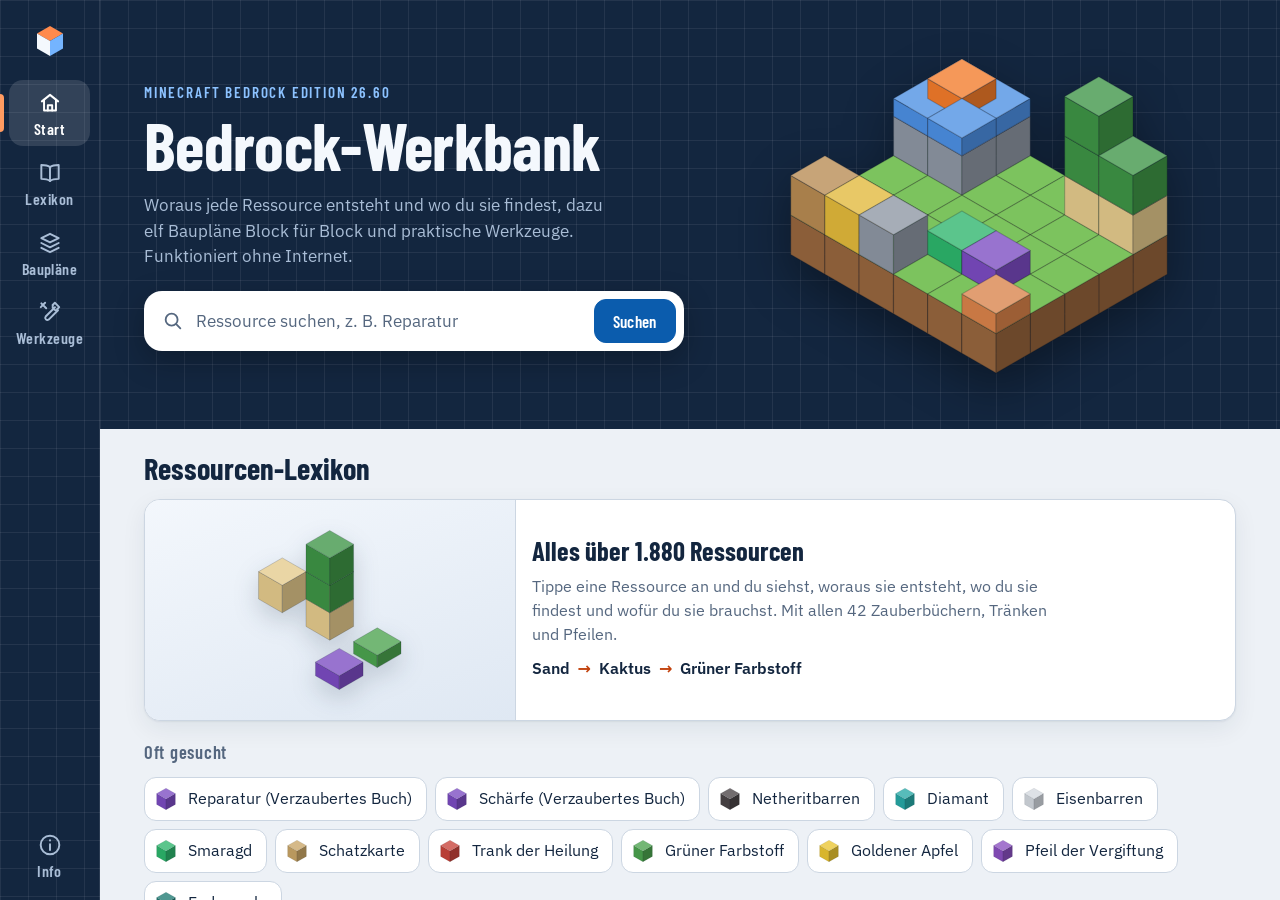
==== commit d9bf89a1: "Version 1.9: 3D-Ansicht, Bau-Modus, Druck, Schmelzanlage, neue Werkzeuge - Baupläne: 3D-Ansicht (dre" ====
--- a/index.html
+++ b/index.html
@@ -202,7 +202,7 @@
 .thero .hero-in { grid-template-columns: minmax(0, 1fr); padding-bottom: clamp(20px, 3vw, 30px); }
 .thero h1 { font-size: clamp(2.3rem, 5vw, 3.4rem); }
 .thero .lead { margin-bottom: 0; }
-.tabsbar { display: grid; grid-template-columns: repeat(5, minmax(0, 1fr)); gap: 4px; padding: 4px; border-radius: 14px; background: var(--tint); border: 1px solid var(--line); }
+.tabsbar { display: grid; grid-template-columns: repeat(6, minmax(0, 1fr)); gap: 4px; padding: 4px; border-radius: 14px; background: var(--tint); border: 1px solid var(--line); }
 .tabsbar button { appearance: none; min-width: 0; min-height: 50px; border: 0; border-radius: 10px; background: transparent; color: var(--ink-soft); display: flex; align-items: center; justify-content: center; gap: 9px;
   font: 600 1.05rem var(--f-display); letter-spacing: .02em; padding: 4px 8px; cursor: pointer; white-space: nowrap; }
 .tabsbar button[aria-selected="true"] { background: var(--sheet); color: var(--ink); box-shadow: 0 1px 4px rgba(19, 38, 63, .16); }
@@ -320,6 +320,45 @@
 .prefs .small { margin: 0; }
 @media (max-width: 520px) { .prow { grid-template-columns: minmax(0, 1fr); gap: 4px; } }
 
+/* Bau-Modus aus dem Bauplan: Navigation ausblenden */
+html.bmode body { grid-template-columns: minmax(0, 1fr); }
+html.bmode .rail { display: none !important; }
+/* Druck aus dem Bauplan: nur der Ausdruck */
+#printroot { display: none; }
+@media print {
+  html, body { height: auto !important; overflow: visible !important; background: #fff !important; }
+  body { display: block !important; }
+  body > *:not(#printroot) { display: none !important; }
+  #printroot { display: block !important; }
+}
+/* Welten */
+.worldbar { display: flex; flex-wrap: wrap; align-items: center; gap: 8px; }
+.worldbar .wl { font: 600 1.02rem var(--f-display); color: var(--ink-soft); letter-spacing: .04em; }
+.worldbar select { width: auto; flex: 1 1 170px; max-width: 340px; }
+.wform { display: flex; flex-wrap: wrap; gap: 8px; align-items: center; width: 100%; }
+.wform input { flex: 1 1 200px; }
+/* Wegweiser */
+.here { display: flex; flex-direction: column; gap: 8px; padding: 12px; border-radius: 12px; background: var(--paper); border: 1px solid var(--line); }
+.here .coords { grid-template-columns: repeat(2, minmax(0, 1fr)); }
+.odist { font-size: .92rem; color: var(--accent); font-weight: 600; }
+.paste { display: flex; gap: 8px; }
+.paste input { flex: 1; min-width: 0; }
+/* Kreis-Rechner */
+.seg.four { grid-template-columns: repeat(4, minmax(0, 1fr)); }
+.clay { display: grid; grid-template-columns: 48px 1fr 48px; gap: 8px; align-items: center; text-align: center; font-weight: 600; }
+.clay .btn { min-height: 44px; padding: 0; justify-content: center; font-size: 1.3rem; }
+.cgrid { border: 1px solid var(--line); border-radius: 12px; background: var(--sheet); padding: 8px; }
+.cgrid svg { width: 100%; height: auto; display: block; max-height: 74vh; }
+/* Startsuche: Vorschläge aus Bauplänen, Werkzeugen, Übersichten und Lexikon */
+.hsugg { margin-top: 8px; border-radius: 16px; background: var(--sheet); color: var(--ink); box-shadow: var(--shadow); border: 1px solid var(--line); padding: 6px; max-height: min(420px, 60vh); overflow-y: auto; text-shadow: none; }
+.hsugg .sg { font: 600 .78rem var(--f-display); letter-spacing: .1em; text-transform: uppercase; color: var(--ink-soft); padding: 8px 10px 4px; }
+.hsugg button { display: flex; align-items: center; gap: 10px; width: 100%; text-align: left; border: 0; background: transparent; padding: 8px 10px; border-radius: 10px; font: inherit; color: inherit; cursor: pointer; min-height: 44px; }
+.hsugg button:hover, .hsugg button.kb { background: var(--tint); }
+.hsugg button span { min-width: 0; overflow: hidden; text-overflow: ellipsis; white-space: nowrap; }
+.hsugg small { margin-left: auto; padding-left: 8px; color: var(--ink-soft); font-size: .82rem; white-space: nowrap; }
+.hsugg .qt, .hsugg .sgi { width: 26px; height: 26px; flex: none; }
+.hsugg .sgi { display: grid; place-items: center; border-radius: 8px; background: var(--tint); color: var(--accent); font: 600 .9rem var(--f-display); }
+
 /* Info-Fenster */
 dialog { border: 1px solid var(--line); border-radius: 20px; padding: 0; background: var(--sheet); color: var(--ink); width: min(690px, calc(100vw - 28px)); max-height: calc(100dvh - 28px);
   box-shadow: 0 24px 80px rgba(6, 18, 31, .35); overflow: hidden; }
@@ -378,7 +417,8 @@
   .thero .hero-in { padding: 18px 16px 18px; }
   .thero h1 { font-size: 2.2rem; }
   .thero .lead { display: none; }
-  .tabsbar button { flex-direction: column; gap: 2px; min-height: 60px; padding: 6px 2px 5px; font-size: .95rem; }
+  .tabsbar { grid-template-columns: repeat(3, minmax(0, 1fr)); }
+  .tabsbar button { flex-direction: column; gap: 2px; min-height: 58px; padding: 6px 2px 5px; font-size: .95rem; }
   .tabsbar .qt { width: 24px; height: 24px; }
   .tabsbar .tl { display: none; }
   .tabsbar .ts { display: inline; }
@@ -434,12 +474,13 @@
         <div>
           <p class="eyebrow">Minecraft Bedrock Edition 26.60</p>
           <h1>Bedrock-Werkbank</h1>
-          <p class="lead">Woraus jede Ressource entsteht und wo du sie findest, dazu zehn Baupläne Block für Block und praktische Werkzeuge. Funktioniert ohne Internet.</p>
+          <p class="lead">Woraus jede Ressource entsteht und wo du sie findest, dazu elf Baupläne Block für Block und praktische Werkzeuge. Funktioniert ohne Internet.</p>
           <form class="hsearch" id="hsearch" role="search">
             <svg viewBox="0 0 24 24" aria-hidden="true"><circle cx="10.5" cy="10.5" r="6.5"/><path d="M15.5 15.5l4.5 4.5"/></svg>
             <input type="search" id="hq" enterkeyhint="search" autocomplete="off" autocapitalize="off" autocorrect="off" spellcheck="false" placeholder="Ressource suchen, z. B. Reparatur" aria-label="Ressource suchen">
             <button type="submit" class="btn primary">Suchen</button>
           </form>
+          <div class="hsugg" id="hsugg" hidden></div>
         </div>
         <div class="hero-pic" id="heropic" aria-hidden="true"></div>
       </div>
@@ -479,12 +520,15 @@
             <button type="button" class="ttile" data-tool="amboss"><span class="ticon" id="ti-amboss" aria-hidden="true"></span><span><b>Amboss-Planer</b><small>Günstigste Reihenfolge für Zauberbücher</small></span></button>
             <button type="button" class="ttile" data-tool="brauen"><span class="ticon" id="ti-brauen" aria-hidden="true"></span><span><b>Brau-Planer</b><small>Weg und Zutaten für jeden Trank</small></span></button>
             <button type="button" class="ttile" data-tool="portal"><span class="ticon" id="ti-portal" aria-hidden="true"></span><span><b>Nether-Portal</b><small>Gegenportal berechnen</small></span></button>
+            <button type="button" class="ttile" data-tool="kreis"><span class="ticon" id="ti-kreis" aria-hidden="true"></span><span><b>Kreise und Kuppeln</b><small>Runde Bauten Block für Block</small></span></button>
           </div>
           <div class="tcard">
             <div class="ptitle">Übersichten im Lexikon</div>
             <div class="tlinks">
               <button type="button" class="tlink" data-slug="orte"><span id="icon-orte"></span><span><b>Fundorte</b><small>Was in welcher Truhe liegt und welcher Mob was fallen lässt</small></span></button>
               <button type="button" class="tlink" data-slug="berufe"><span id="icon-berufe"></span><span><b>Dorfbewohner</b><small>Alle Berufe mit ihren Angeboten, Stufe für Stufe</small></span></button>
+              <button type="button" class="tlink" data-slug="handel"><span id="icon-handel"></span><span><b>Handel</b><small>Smaragde verdienen und gezielt einkaufen</small></span></button>
+              <button type="button" class="tlink" data-slug="mobs"><span id="icon-mobs"></span><span><b>Mobs</b><small>Lebenspunkte, Erfahrung und Beute aller Mobs</small></span></button>
             </div>
           </div>
         </div>
@@ -506,17 +550,27 @@
         <div>
           <p class="eyebrow">Bedrock-Werkbank</p>
           <h1>Werkzeuge</h1>
-          <p class="lead">Sammelliste, Koordinaten, Amboss-Planer, Brau-Planer und Portal-Rechner. Gespeichert wird alles nur auf diesem Gerät.</p>
+          <p class="lead">Sammelliste, Koordinaten, Amboss-Planer, Brau-Planer, Portal- und Kreis-Rechner. Gespeichert wird alles nur auf diesem Gerät, auf Wunsch getrennt nach Welten.</p>
         </div>
       </div>
     </div>
     <div class="sv">
+      <div class="worldbar" id="worldbar">
+        <label class="wl" for="w-sel">Welt</label>
+        <select class="inp" id="w-sel" aria-describedby="w-hint"></select>
+        <button type="button" class="btn" id="w-new">Neue Welt</button>
+        <button type="button" class="btn" id="w-ren">Umbenennen</button>
+        <button type="button" class="btn" id="w-del">Löschen</button>
+        <form class="wform" id="w-form" hidden autocomplete="off"><input class="inp" id="w-name" maxlength="30" placeholder="Name der Welt, z. B. Survival mit Lea" aria-label="Name der Welt"><button type="submit" class="btn primary" id="w-ok">Anlegen</button><button type="button" class="btn" id="w-cancel">Abbrechen</button></form>
+        <p class="fine" id="w-hint" style="margin:0;width:100%">Sammelliste, Orte und Baufortschritt gelten für die gewählte Welt.</p>
+      </div>
       <div class="tabsbar" role="tablist" aria-label="Werkzeug wählen">
         <button type="button" role="tab" id="tab-liste" aria-controls="tp-liste" data-tool="liste"><span class="tbi" id="tb-liste" aria-hidden="true"></span><span class="tl">Sammelliste</span><span class="ts" aria-hidden="true">Liste</span></button>
         <button type="button" role="tab" id="tab-orte" aria-controls="tp-orte" data-tool="orte"><span class="tbi" id="tb-orte" aria-hidden="true"></span><span class="tl">Koordinaten</span><span class="ts" aria-hidden="true">Orte</span></button>
         <button type="button" role="tab" id="tab-amboss" aria-controls="tp-amboss" data-tool="amboss"><span class="tbi" id="tb-amboss" aria-hidden="true"></span><span class="tl">Amboss</span><span class="ts" aria-hidden="true">Amboss</span></button>
         <button type="button" role="tab" id="tab-brauen" aria-controls="tp-brauen" data-tool="brauen"><span class="tbi" id="tb-brauen" aria-hidden="true"></span><span class="tl">Brauen</span><span class="ts" aria-hidden="true">Brauen</span></button>
         <button type="button" role="tab" id="tab-portal" aria-controls="tp-portal" data-tool="portal"><span class="tbi" id="tb-portal" aria-hidden="true"></span><span class="tl">Portal</span><span class="ts" aria-hidden="true">Portal</span></button>
+        <button type="button" role="tab" id="tab-kreis" aria-controls="tp-kreis" data-tool="kreis"><span class="tbi" id="tb-kreis" aria-hidden="true"></span><span class="tl">Kreise</span><span class="ts" aria-hidden="true">Kreise</span></button>
       </div>
 
       <div class="tpanel" id="tp-liste" role="tabpanel" aria-labelledby="tab-liste">
@@ -554,9 +608,23 @@
               <label>Z <input class="inp" type="number" id="o-z" step="1" placeholder="0" required></label>
             </div>
             <label class="fl">Notiz <input class="inp" id="o-note" maxlength="80" placeholder="freiwillig"></label>
+            <label class="fl">Geteilten Ort einfügen <span class="paste"><input class="inp" id="o-paste" placeholder="Link oder Text aus einer Nachricht" autocomplete="off"><button type="button" class="btn" id="o-pastebtn">Übernehmen</button></span></label>
             <div class="tacts"><button type="submit" class="btn primary" id="o-save">Speichern</button><button type="button" class="btn" id="o-cancel" hidden>Abbrechen</button></div>
           </form>
           <div class="tcard">
+            <div class="here" id="here">
+              <div class="ptitle" style="font-size:1.1rem">Wo bist du gerade?</div>
+              <div class="seg three" role="radiogroup" aria-label="Deine Dimension" id="h-dim">
+                <button type="button" role="radio" aria-checked="true" data-dim="ober">Oberwelt</button>
+                <button type="button" role="radio" aria-checked="false" data-dim="nether">Nether</button>
+                <button type="button" role="radio" aria-checked="false" data-dim="end">End</button>
+              </div>
+              <div class="coords">
+                <label>X <input class="inp" type="number" id="h-x" step="1" placeholder="deine X"></label>
+                <label>Z <input class="inp" type="number" id="h-z" step="1" placeholder="deine Z"></label>
+              </div>
+              <p class="fine" style="margin:0">Dann siehst du bei jedem Ort Entfernung und Richtung, der nächste steht oben. Norden ist im Spiel die Richtung, in der Z kleiner wird, Osten die, in der X größer wird.</p>
+            </div>
             <div class="thead2"><div class="ptitle">Gespeicherte Orte</div><span class="tcount" id="o-count"></span></div>
             <p class="fine" id="o-empty">Noch keine Orte. Speichere Basis, Dörfer oder Portale, dann siehst du hier auch gleich die Nether-Koordinaten dazu.</p>
             <ul class="olist" id="o-list"></ul>
@@ -649,6 +717,31 @@
           </div>
       </div>
 
+      <div class="tpanel" id="tp-kreis" role="tabpanel" aria-labelledby="tab-kreis" hidden>
+        <div class="tcard">
+          <div class="thead">
+            <div class="ticon" id="circlepic" aria-hidden="true"></div>
+            <div><div class="ptitle">Kreise und Kuppeln</div><p class="fine" style="margin:2px 0 0">Runde Türme, Kuppeln und Kugeln Block für Block. Jedes Kästchen ist ein Block.</p></div>
+          </div>
+          <div class="pgrid">
+            <div>
+              <div class="seg four" role="radiogroup" aria-label="Form" id="c-form">
+                <button type="button" role="radio" aria-checked="true" data-f="ring">Kreis</button>
+                <button type="button" role="radio" aria-checked="false" data-f="disc">Scheibe</button>
+                <button type="button" role="radio" aria-checked="false" data-f="dome">Kuppel</button>
+                <button type="button" role="radio" aria-checked="false" data-f="ball">Kugel</button>
+              </div>
+              <label class="fl">Durchmesser in Blöcken (3 bis 64) <input class="inp" type="number" id="c-d" min="3" max="64" step="1" value="15" inputmode="numeric"></label>
+              <div class="clay" id="c-lay" hidden><button type="button" class="btn" id="c-prev" aria-label="Eine Ebene tiefer">‹</button><span id="c-lname" aria-live="polite"></span><button type="button" class="btn" id="c-next" aria-label="Eine Ebene höher">›</button></div>
+              <div class="asum" id="c-sum" aria-live="polite"></div>
+              <div class="tacts"><button type="button" class="btn" id="c-add">Blöcke auf die Sammelliste</button></div>
+              <p class="fine" style="margin:0">Der Kreis ist ein Ring aus einem Block, die Scheibe ist gefüllt. Kuppel und Kugel sind hohl, ihre Hülle ist einen Block dick. Die gestrichelten Linien zeigen die Mitte. Bei geradem Durchmesser liegt sie zwischen zwei Blöcken.</p>
+            </div>
+            <div class="cgrid" id="c-out"></div>
+          </div>
+        </div>
+      </div>
+
       <div class="tcard" id="sync">
         <div class="ptitle">Daten übertragen</div>
         <p class="fine" style="margin:0">Sammelliste, Orte, Favoriten und Baufortschritt vom iPhone auf den PC mitnehmen oder umgekehrt: hier kopieren, auf dem anderen Gerät einfügen, zum Beispiel über eine Nachricht an dich selbst.</p>
@@ -663,11 +756,12 @@
   <iframe id="f-bau" title="Baupläne" class="off"></iframe>
 </main>
 
+<div id="printroot" aria-hidden="true"></div>
 <div class="toast" id="toast" role="status" aria-live="polite"><span id="toast-t"></span><button type="button" class="btn primary" id="toast-b">Ansehen</button></div>
 
 <dialog id="news" aria-labelledby="news-h">
   <div class="dhead">
-    <div><h2 id="news-h">Neu in Version 1.8</h2><p>Das hat sich seit dem letzten Mal geändert.</p></div>
+    <div><h2 id="news-h">Neu in Version 1.9</h2><p>Das hat sich seit dem letzten Mal geändert.</p></div>
   </div>
   <div class="dbody">
     <ul class="newslist" id="newslist"></ul>
@@ -681,11 +775,11 @@
     <div>
       <h2 id="info-h">Bedrock-Werkbank</h2>
       <p class="madeby">Made by Konterplatte</p>
-      <p>Version 1.8 · Datenstand Bedrock Edition 26.60</p>
+      <p>Version 1.9 · Datenstand Bedrock Edition 26.60</p>
     </div>
   </div>
   <div class="dbody">
-    <p>Ressourcen-Lexikon, zehn Baupläne von der Eisenfarm bis zur Gürteltierfarm und die Werkzeuge in einer App. Alles läuft ohne Internet, nur die Originalbilder werden beim ersten Ansehen einmal geladen. Nur die Links zum Minecraft Wiki öffnen deinen Browser.</p>
+    <p>Ressourcen-Lexikon, elf Baupläne von der Eisenfarm bis zur Schmelzanlage und die Werkzeuge in einer App. Alles läuft ohne Internet, nur die Originalbilder werden beim ersten Ansehen einmal geladen. Nur die Links zum Minecraft Wiki öffnen deinen Browser.</p>
     <section class="prefs" aria-labelledby="prefs-h">
       <h3 id="prefs-h">Darstellung</h3>
       <div class="prow"><span class="plabel" id="pl-theme">Design</span>
@@ -732,11 +826,11 @@
 <script>
 (function () {
   'use strict';
-  var PLANS = [{"id":"eisenfarm","out":"iron_ingot","title":"Eisenfarm","specs":[["Grundfläche","20 × 20 Blöcke"],["Höhe","15 Blöcke ab Boden"],["Dorfbewohner","10, ausbaubar auf 20"],["Betten","20"]],"layers":13},{"id":"handelsstation","out":"emerald","title":"Handelsstation","specs":[["Grundfläche","11 × 11 Blöcke"],["Höhe","5 Lagen, innen 3 hoch"],["Plätze","10 Dorfbewohner"],["Betten","10"]],"layers":5},{"id":"kaktusfarm","out":"cactus","title":"Kaktusfarm","specs":[["Grundfläche","11 × 11 Blöcke"],["Höhe","11 Blöcke ab Boden"],["Kakteen","32 in 2 Etagen"],["Redstone","keins"]],"layers":11},{"id":"xpfarm","out":"ender_pearl","title":"XP-Farm","specs":[["Ort","Das End, 128 Blöcke Abstand"],["Grundfläche","17 × 17 Blöcke"],["Fallhöhe","41 Blöcke"],["Erfahrung","5 pro Enderman"]],"layers":9},{"id":"zuckerrohr","out":"sugar_cane","title":"Zuckerrohrfarm","specs":[["Grundfläche","11 × 7 Blöcke"],["Höhe","5 Blöcke"],["Zuckerrohr","16 Pflanzen"],["Ertrag","rund 50 pro Stunde"]],"layers":5},{"id":"kuerbis","out":"pumpkin","title":"Kürbis- und Melonenfarm","specs":[["Grundfläche","13 × 7 Blöcke"],["Höhe","4 Blöcke"],["Stiele","8 Pflanzen"],["Ertrag","bis 8 Früchte je Knopfdruck"]],"layers":4},{"id":"huehner","out":"cooked_chicken","title":"Hühnerfarm mit Kochautomat","specs":[["Grundfläche","5 × 3 Blöcke"],["Höhe","6 Blöcke"],["Hühner","4 bis 8 im Pferch"],["Ertrag","rund 1 Brathähnchen je Huhn und Stunde"]],"layers":6},{"id":"lava","out":"lava_bucket","title":"Lava aus Tropfstein","specs":[["Grundfläche","8 × 3 Blöcke"],["Höhe","5 Blöcke"],["Kessel","6"],["Ertrag","etwa 1 Eimer je Kessel alle 20 Minuten"]],"layers":5},{"id":"spawner","out":"experience_bottle","title":"Spawner-XP-Farm","specs":[["Raum","9 × 9 um den Spawner"],["Tiefe","4 Lagen unter dem Spawner"],["Spawner","Zombie oder Skelett"],["XP","je Mob mindestens 5"]],"layers":7},{"id":"guerteltier","out":"armadillo_scute","title":"Gürteltierfarm für Hornschilde","specs":[["Grundfläche","10 × 3 Blöcke"],["Höhe","3 Blöcke"],["Gürteltiere","6, eines je Feld"],["Ertrag","rund 8 Hornschilde je Gürteltier und Stunde"]],"layers":3}];
+  var PLANS = [{"id":"eisenfarm","out":"iron_ingot","title":"Eisenfarm","specs":[["Grundfläche","20 × 20 Blöcke"],["Höhe","15 Blöcke ab Boden"],["Dorfbewohner","10, ausbaubar auf 20"],["Betten","20"]],"layers":13},{"id":"handelsstation","out":"emerald","title":"Handelsstation","specs":[["Grundfläche","11 × 11 Blöcke"],["Höhe","5 Lagen, innen 3 hoch"],["Plätze","10 Dorfbewohner"],["Betten","10"]],"layers":5},{"id":"kaktusfarm","out":"cactus","title":"Kaktusfarm","specs":[["Grundfläche","11 × 11 Blöcke"],["Höhe","11 Blöcke ab Boden"],["Kakteen","32 in 2 Etagen"],["Redstone","keins"]],"layers":11},{"id":"xpfarm","out":"ender_pearl","title":"XP-Farm","specs":[["Ort","Das End, 128 Blöcke Abstand"],["Grundfläche","17 × 17 Blöcke"],["Fallhöhe","41 Blöcke"],["Erfahrung","5 pro Enderman"]],"layers":9},{"id":"zuckerrohr","out":"sugar_cane","title":"Zuckerrohrfarm","specs":[["Grundfläche","11 × 7 Blöcke"],["Höhe","5 Blöcke"],["Zuckerrohr","16 Pflanzen"],["Ertrag","rund 50 pro Stunde"]],"layers":5},{"id":"kuerbis","out":"pumpkin","title":"Kürbis- und Melonenfarm","specs":[["Grundfläche","13 × 7 Blöcke"],["Höhe","4 Blöcke"],["Stiele","8 Pflanzen"],["Ertrag","bis 8 Früchte je Knopfdruck"]],"layers":4},{"id":"huehner","out":"cooked_chicken","title":"Hühnerfarm mit Kochautomat","specs":[["Grundfläche","5 × 3 Blöcke"],["Höhe","6 Blöcke"],["Hühner","4 bis 8 im Pferch"],["Ertrag","rund 1 Brathähnchen je Huhn und Stunde"]],"layers":6},{"id":"lava","out":"lava_bucket","title":"Lava aus Tropfstein","specs":[["Grundfläche","8 × 3 Blöcke"],["Höhe","5 Blöcke"],["Kessel","6"],["Ertrag","etwa 1 Eimer je Kessel alle 20 Minuten"]],"layers":5},{"id":"spawner","out":"experience_bottle","title":"Spawner-XP-Farm","specs":[["Raum","9 × 9 um den Spawner"],["Tiefe","4 Lagen unter dem Spawner"],["Spawner","Zombie oder Skelett"],["XP","je Mob mindestens 5"]],"layers":7},{"id":"guerteltier","out":"armadillo_scute","title":"Gürteltierfarm für Hornschilde","specs":[["Grundfläche","10 × 3 Blöcke"],["Höhe","3 Blöcke"],["Gürteltiere","6, eines je Feld"],["Ertrag","rund 8 Hornschilde je Gürteltier und Stunde"]],"layers":3},{"id":"ofen","out":"furnace","title":"Schmelzanlage mit 4 Öfen","specs":[["Grundfläche","6 × 3 Blöcke"],["Höhe","4 Blöcke"],["Öfen","4"],["Tempo","24 Gegenstände pro Minute"]],"layers":4}];
   var POPULAR = [["enchanted_book:mending", "Reparatur (Verzaubertes Buch)", "#7B4BC2"], ["enchanted_book:sharpness", "Schärfe (Verzaubertes Buch)", "#7B4BC2"], ["netherite_ingot", "Netheritbarren", "#4A4447"], ["diamond", "Diamant", "#27A9A6"], ["iron_ingot", "Eisenbarren", "#D3D8DF"], ["emerald", "Smaragd", "#2DB56C"], ["filled_map:buried_treasure", "Schatzkarte", "#C9A566"], ["potion:healing", "Trank der Heilung", "#C8433A"], ["green_dye", "Grüner Farbstoff", "#4BA34E"], ["golden_apple", "Goldener Apfel", "#EBC531"], ["tipped_arrow:poison", "Pfeil der Vergiftung", "#8A4FC0"], ["ender_pearl", "Enderperle", "#1F7A72"]];
   var ANVIL = {"aqua_affinity":["Wasseraffinität",1,[]],"bane_of_arthropods":["Nemesis der Gliederfüßer",5,["sharpness","smite","density","breach"]],"binding":["Fluch der Bindung",1,[]],"blast_protection":["Explosionsschutz",4,["protection","fire_protection","projectile_protection"]],"breach":["Bresche",4,["density","smite","bane_of_arthropods"]],"channeling":["Entladung",1,["riptide"]],"density":["Dichte",5,["breach","smite","bane_of_arthropods"]],"depth_strider":["Wasserläufer",3,["frost_walker"]],"efficiency":["Effizienz",5,[]],"feather_falling":["Federfall",4,[]],"fire_aspect":["Verbrennung",2,[]],"fire_protection":["Feuerschutz",4,["protection","blast_protection","projectile_protection"]],"flame":["Flamme",1,[]],"fortune":["Glück",3,["silk_touch"]],"frost_walker":["Eisläufer",2,["depth_strider"]],"impaling":["Harpune",5,[]],"infinity":["Unendlichkeit",1,["mending"]],"knockback":["Rückstoß",2,[]],"looting":["Plünderung",3,[]],"loyalty":["Treue",3,["riptide"]],"luck_of_the_sea":["Glück des Meeres",3,[]],"lunge":["Ausfall",3,[]],"lure":["Köder",3,[]],"mending":["Reparatur",1,["infinity"]],"multishot":["Mehrfachschuss",1,["piercing"]],"piercing":["Durchbohren",4,["multishot"]],"power":["Kraft",5,[]],"projectile_protection":["Schussschutz",4,["protection","fire_protection","blast_protection"]],"protection":["Schutz",4,["fire_protection","blast_protection","projectile_protection"]],"punch":["Schlag",2,[]],"quick_charge":["Schnellladen",3,[]],"respiration":["Atmung",3,[]],"riptide":["Sog",3,["loyalty","channeling"]],"sharpness":["Schärfe",5,["smite","bane_of_arthropods"]],"silk_touch":["Behutsamkeit",1,["fortune"]],"smite":["Bann",5,["sharpness","bane_of_arthropods","density","breach"]],"soul_speed":["Seelenläufer",3,[]],"swift_sneak":["Huschen",3,[]],"thorns":["Dornen",3,[]],"unbreaking":["Haltbarkeit",3,[]],"vanishing":["Fluch des Verschwindens",1,[]],"wind_burst":["Windschuss",3,[]]};
   var BREW = {"e":[["potion:awkward","blaze_powder","potion:strength"],["potion:awkward","breeze_rod","potion:wind_charged"],["potion:awkward","fermented_spider_eye","potion:weakness"],["potion:awkward","ghast_tear","potion:regeneration"],["potion:awkward","golden_carrot","potion:nightvision"],["potion:awkward","magma_cream","potion:fire_resistance"],["potion:awkward","phantom_membrane","potion:slow_falling"],["potion:awkward","pufferfish","potion:water_breathing"],["potion:awkward","rabbit_foot","potion:leaping"],["potion:awkward","slime","potion:oozing"],["potion:awkward","glistering_melon_slice","potion:healing"],["potion:awkward","spider_eye","potion:poison"],["potion:awkward","stone","potion:infested"],["potion:awkward","sugar","potion:swiftness"],["potion:awkward","turtle_helmet","potion:turtle_master"],["potion:awkward","web","potion:weaving"],["potion:fire_resistance","redstone","potion:long_fire_resistance"],["potion:harming","glowstone_dust","potion:strong_harming"],["potion:healing","fermented_spider_eye","potion:harming"],["potion:healing","glowstone_dust","potion:strong_healing"],["potion:invisibility","redstone","potion:long_invisibility"],["potion:leaping","fermented_spider_eye","potion:slowness"],["potion:leaping","glowstone_dust","potion:strong_leaping"],["potion:leaping","redstone","potion:long_leaping"],["potion:long_leaping","fermented_spider_eye","potion:long_slowness"],["potion:long_mundane","fermented_spider_eye","potion:long_weakness"],["potion:long_poison","fermented_spider_eye","potion:harming"],["potion:long_strength","fermented_spider_eye","potion:long_weakness"],["potion:long_nightvision","fermented_spider_eye","potion:long_invisibility"],["potion:long_swiftness","fermented_spider_eye","potion:long_slowness"],["potion:mundane","fermented_spider_eye","potion:weakness"],["potion:nightvision","fermented_spider_eye","potion:invisibility"],["potion:nightvision","redstone","potion:long_nightvision"],["potion:poison","fermented_spider_eye","potion:harming"],["potion:poison","glowstone_dust","potion:strong_poison"],["potion:poison","redstone","potion:long_poison"],["potion:regeneration","glowstone_dust","potion:strong_regeneration"],["potion:regeneration","redstone","potion:long_regeneration"],["potion:slow_falling","redstone","potion:long_slow_falling"],["potion:slowness","glowstone_dust","potion:strong_slowness"],["potion:slowness","redstone","potion:long_slowness"],["potion:strength","fermented_spider_eye","potion:weakness"],["potion:strength","glowstone_dust","potion:strong_strength"],["potion:strength","redstone","potion:long_strength"],["potion:strong_healing","fermented_spider_eye","potion:strong_harming"],["potion:strong_poison","fermented_spider_eye","potion:strong_harming"],["potion:strong_strength","fermented_spider_eye","potion:weakness"],["potion:swiftness","fermented_spider_eye","potion:slowness"],["potion:swiftness","glowstone_dust","potion:strong_swiftness"],["potion:swiftness","redstone","potion:long_swiftness"],["potion:thick","fermented_spider_eye","potion:weakness"],["potion:turtle_master","glowstone_dust","potion:strong_turtle_master"],["potion:turtle_master","redstone","potion:long_turtle_master"],["potion:water","blaze_powder","potion:mundane"],["potion:water_breathing","redstone","potion:long_water_breathing"],["potion:water","breeze_rod","potion:mundane"],["potion:water","fermented_spider_eye","potion:weakness"],["potion:water","ghast_tear","potion:mundane"],["potion:water","glowstone_dust","potion:thick"],["potion:water","magma_cream","potion:mundane"],["potion:water","nether_wart","potion:awkward"],["potion:water","rabbit_foot","potion:mundane"],["potion:water","redstone","potion:mundane"],["potion:water","slime","potion:mundane"],["potion:water","glistering_melon_slice","potion:mundane"],["potion:water","spider_eye","potion:mundane"],["potion:water","stone","potion:mundane"],["potion:water","sugar","potion:mundane"],["potion:water","web","potion:mundane"],["potion:weakness","redstone","potion:long_weakness"],["potion:water","redstone","potion:long_mundane"]],"n":{"potion:awkward":"Seltsamer Trank","blaze_powder":"Lohenstaub","potion:strength":"Trank der Stärke","breeze_rod":"Böenrute","potion:wind_charged":"Trank des Windladens","fermented_spider_eye":"Fermentiertes Spinnenauge","potion:weakness":"Trank der Schwäche","ghast_tear":"Ghast-Träne","potion:regeneration":"Trank der Regeneration","golden_carrot":"Goldene Karotte","potion:nightvision":"Trank der Nachtsicht","magma_cream":"Magmacreme","potion:fire_resistance":"Trank der Feuerresistenz","phantom_membrane":"Phantomhaut","potion:slow_falling":"Trank des sanften Falls","pufferfish":"Kugelfisch","potion:water_breathing":"Trank der Unterwasseratmung","rabbit_foot":"Hasenpfote","potion:leaping":"Trank der Sprungkraft","slime":"Schleimblock","potion:oozing":"Trank des Sickerns","glistering_melon_slice":"Funkelnde Melonenscheibe","potion:healing":"Trank der Heilung","spider_eye":"Spinnenauge","potion:poison":"Trank der Vergiftung","stone":"Stein","potion:infested":"Trank der Verseuchung","sugar":"Zucker","potion:swiftness":"Trank der Schnelligkeit","turtle_helmet":"Schildkrötenpanzer","potion:turtle_master":"Trank des Schildkrötenmeisters","web":"Spinnennetz","potion:weaving":"Trank des Webens","redstone":"Redstone-Staub","potion:long_fire_resistance":"Trank der Feuerresistenz (verlängert)","potion:harming":"Trank des Schadens","glowstone_dust":"Leuchtstein-Staub","potion:strong_harming":"Trank des Schadens (Stufe II)","potion:strong_healing":"Trank der Heilung (Stufe II)","potion:invisibility":"Trank der Unsichtbarkeit","potion:long_invisibility":"Trank der Unsichtbarkeit (verlängert)","potion:slowness":"Trank der Langsamkeit","potion:strong_leaping":"Trank der Sprungkraft (Stufe II)","potion:long_leaping":"Trank der Sprungkraft (verlängert)","potion:long_slowness":"Trank der Langsamkeit (verlängert)","potion:long_mundane":"Gewöhnlicher Trank (verlängert)","potion:long_weakness":"Trank der Schwäche (verlängert)","potion:long_poison":"Trank der Vergiftung (verlängert)","potion:long_strength":"Trank der Stärke (verlängert)","potion:long_nightvision":"Trank der Nachtsicht (verlängert)","potion:long_swiftness":"Trank der Schnelligkeit (verlängert)","potion:mundane":"Gewöhnlicher Trank","potion:strong_poison":"Trank der Vergiftung (Stufe II)","potion:strong_regeneration":"Trank der Regeneration (Stufe II)","potion:long_regeneration":"Trank der Regeneration (verlängert)","potion:long_slow_falling":"Trank des sanften Falls (verlängert)","potion:strong_slowness":"Trank der Langsamkeit (Stufe IV)","potion:strong_strength":"Trank der Stärke (Stufe II)","potion:strong_swiftness":"Trank der Schnelligkeit (Stufe II)","potion:thick":"Dickflüssiger Trank","potion:strong_turtle_master":"Trank des Schildkrötenmeisters (Stufe II)","potion:long_turtle_master":"Trank des Schildkrötenmeisters (verlängert)","potion:water":"Wasserflasche","potion:long_water_breathing":"Trank der Unterwasseratmung (verlängert)","nether_wart":"Netherwarze","glass_bottle":"Glasflasche","gunpowder":"Schwarzpulver","dragon_breath":"Drachenatem","brewing_stand":"Braustand"},"f":{"potion:awkward":["Seltsamer Wurftrank","Seltsamer Verweiltrank"],"potion:strength":["Wurftrank der Stärke","Verweiltrank der Stärke"],"potion:wind_charged":["Wurftrank des Windladens","Verweiltrank des Windladens"],"potion:weakness":["Wurftrank der Schwäche","Verweiltrank der Schwäche"],"potion:regeneration":["Wurftrank der Regeneration","Verweiltrank der Regeneration"],"potion:nightvision":["Wurftrank der Nachtsicht","Verweiltrank der Nachtsicht"],"potion:fire_resistance":["Wurftrank der Feuerresistenz","Verweiltrank der Feuerresistenz"],"potion:slow_falling":["Wurftrank des sanften Falls","Verweiltrank des sanften Falls"],"potion:water_breathing":["Wurftrank der Unterwasseratmung","Verweiltrank der Unterwasseratmung"],"potion:leaping":["Wurftrank der Sprungkraft","Verweiltrank der Sprungkraft"],"potion:oozing":["Wurftrank des Sickerns","Verweiltrank des Sickerns"],"potion:healing":["Wurftrank der Heilung","Verweiltrank der Heilung"],"potion:poison":["Wurftrank der Vergiftung","Verweiltrank der Vergiftung"],"potion:infested":["Wurftrank der Verseuchung","Verweiltrank der Verseuchung"],"potion:swiftness":["Wurftrank der Schnelligkeit","Verweiltrank der Schnelligkeit"],"potion:turtle_master":["Wurftrank des Schildkrötenmeisters","Verweiltrank des Schildkrötenmeisters"],"potion:weaving":["Wurftrank des Webens","Verweiltrank des Webens"],"potion:long_fire_resistance":["Wurftrank der Feuerresistenz (verlängert)","Verweiltrank der Feuerresistenz (verlängert)"],"potion:harming":["Wurftrank des Schadens","Verweiltrank des Schadens"],"potion:strong_harming":["Wurftrank des Schadens (Stufe II)","Verweiltrank des Schadens (Stufe II)"],"potion:strong_healing":["Wurftrank der Heilung (Stufe II)","Verweiltrank der Heilung (Stufe II)"],"potion:invisibility":["Wurftrank der Unsichtbarkeit","Verweiltrank der Unsichtbarkeit"],"potion:long_invisibility":["Wurftrank der Unsichtbarkeit (verlängert)","Verweiltrank der Unsichtbarkeit (verlängert)"],"potion:slowness":["Wurftrank der Langsamkeit","Verweiltrank der Langsamkeit"],"potion:strong_leaping":["Wurftrank der Sprungkraft (Stufe II)","Verweiltrank der Sprungkraft (Stufe II)"],"potion:long_leaping":["Wurftrank der Sprungkraft (verlängert)","Verweiltrank der Sprungkraft (verlängert)"],"potion:long_slowness":["Wurftrank der Langsamkeit (verlängert)","Verweiltrank der Langsamkeit (verlängert)"],"potion:long_mundane":["Gewöhnlicher Wurftrank (verlängert)","Gewöhnlicher Verweiltrank (verlängert)"],"potion:long_weakness":["Wurftrank der Schwäche (verlängert)","Verweiltrank der Schwäche (verlängert)"],"potion:long_poison":["Wurftrank der Vergiftung (verlängert)","Verweiltrank der Vergiftung (verlängert)"],"potion:long_strength":["Wurftrank der Stärke (verlängert)","Verweiltrank der Stärke (verlängert)"],"potion:long_nightvision":["Wurftrank der Nachtsicht (verlängert)","Verweiltrank der Nachtsicht (verlängert)"],"potion:long_swiftness":["Wurftrank der Schnelligkeit (verlängert)","Verweiltrank der Schnelligkeit (verlängert)"],"potion:mundane":["Gewöhnlicher Wurftrank","Gewöhnlicher Verweiltrank"],"potion:strong_poison":["Wurftrank der Vergiftung (Stufe II)","Verweiltrank der Vergiftung (Stufe II)"],"potion:strong_regeneration":["Wurftrank der Regeneration (Stufe II)","Verweiltrank der Regeneration (Stufe II)"],"potion:long_regeneration":["Wurftrank der Regeneration (verlängert)","Verweiltrank der Regeneration (verlängert)"],"potion:long_slow_falling":["Wurftrank des sanften Falls (verlängert)","Verweiltrank des sanften Falls (verlängert)"],"potion:strong_slowness":["Wurftrank der Langsamkeit (Stufe IV)","Verweiltrank der Langsamkeit (Stufe IV)"],"potion:strong_strength":["Wurftrank der Stärke (Stufe II)","Verweiltrank der Stärke (Stufe II)"],"potion:strong_swiftness":["Wurftrank der Schnelligkeit (Stufe II)","Verweiltrank der Schnelligkeit (Stufe II)"],"potion:thick":["Dickflüssiger Wurftrank","Dickflüssiger Verweiltrank"],"potion:strong_turtle_master":["Wurftrank des Schildkrötenmeisters (Stufe II)","Verweiltrank des Schildkrötenmeisters (Stufe II)"],"potion:long_turtle_master":["Wurftrank des Schildkrötenmeisters (verlängert)","Verweiltrank des Schildkrötenmeisters (verlängert)"],"potion:water":["Werfbare Wasserflasche","Verweilende Wasserflasche"],"potion:long_water_breathing":["Wurftrank der Unterwasseratmung (verlängert)","Verweiltrank der Unterwasseratmung (verlängert)"]}};
-  var APPVER = '1.8';
+  var APPVER = '1.9';
   var APP = 'Bedrock-Werkbank';
   var PLATFORM = document.documentElement.getAttribute('data-platform');
   // Originalbilder: im Programm über den eigenen Zwischenspeicher, in der Web-App direkt aus Mojangs Repository
@@ -921,7 +1015,7 @@
   var K = { stone: '#8D96A3', iron: '#D3D8DF', water: '#4C8FE3', lava: '#F27B2A', sand: '#E4CA8C', cactus: '#3E9446', wood: '#B78A52', emerald: '#2DB56C',
             glass: '#BCE0F2', dark: '#3A4350', purple: '#7B4BC2', dye: '#4BA34E', copper: '#D9824A', hay: '#E2B93B', end: '#DCD9A6',
             mud: '#5B4A3F', cane: '#7FB85A', piston: '#A88B5C', paper: '#EEE6D2', anvil: '#5A616B',
-            pumpkin: '#E38A1E', melon: '#5DA03A', farmland: '#7A5230', chicken: '#F2EFE6', drip: '#A88A6E', armadillo: '#B07A6C',
+            pumpkin: '#E38A1E', melon: '#5DA03A', farmland: '#7A5230', chicken: '#F2EFE6', drip: '#A88A6E', armadillo: '#B07A6C', furnace: '#77726C', fire: '#E5701A',
             grass: ['#7CC35E', '#8B5E39', '#6C482B'] };
   function box(x0, y0, z, w, d, col, h) { var a = []; for (var x = x0; x < x0 + w; x++) for (var y = y0; y < y0 + d; y++) a.push([x, y, z, col, h]); return a; }
   var SCENES = {
@@ -942,6 +1036,8 @@
       [0, 4, 0, K.stone, .5], [1, 4, 0, K.stone, .5], [2, 4, 0, K.stone, .5]]),
     guerteltier: [].concat(box(0, 0, 0, 4, 1, K.stone, .7), box(0, 0, .7, 4, 1, K.glass), box(0, 0, 1.7, 4, 1, K.glass), box(0, 1, 0, 4, 1, K.dark, .7),
       [[0.15, 1.15, .7, K.armadillo, .55], [1.15, 1.15, .7, K.armadillo, .55], [2.15, 1.15, .7, K.armadillo, .55], [3.15, 1.15, .7, K.armadillo, .55], [4, 1, 0, K.wood, .9]]),
+    ofen: [].concat(box(0, 0, 0, 4, 1, K.dark, .6), box(0, 0, .6, 4, 1, K.furnace), box(0, 0, 1.6, 4, 1, K.dark, .6), box(0, 0, 2.2, 4, 1, K.wood, .9),
+      box(0, 1, .6, 4, 1, K.dark, .6), box(0, 1, 1.2, 4, 1, K.wood, .9), [[4, 0, 0, K.wood, .9], [5, 0, 0, K.wood, .9], [0.2, -0.05, .85, K.fire, .35], [2.2, -0.05, .85, K.fire, .35]]),
     lexikon: [[0, 0, 0, K.sand], [2, 0, 0, K.sand], [2, 0, 1, K.cactus], [2, 0, 2, K.cactus], [4, 0, 0, K.dye, .45], [4, 1.6, 0, K.purple, .5]],
     hero: [].concat(box(0, 0, 0, 6, 5, K.grass), box(0, 0, 1, 2, 2, K.stone), box(0, 0, 2, 2, 2, K.water, .45), [[0.5, 0.5, 2.45, K.lava, .5]],
       [[4, 0, 1, K.sand], [5, 0, 1, K.sand], [4, 0, 2, K.cactus], [4, 0, 3, K.cactus], [5, 0, 2, K.cactus]],
@@ -979,7 +1075,10 @@
   ['liste', 'orte', 'amboss', 'brauen'].forEach(function (t) { $('ti-' + t).innerHTML = $('tb-' + t).innerHTML = tq(ART[t][0], ART[t][1]); });
   $('brewpic').innerHTML = tq(ART.brauen[0], ART.brauen[1]);
   $('icon-orte').innerHTML = tq('chest', iso([[0, 0, 0, K.wood, .8], [1.2, 0, 0, K.stone], [1.2, 0, 1, K.end, .5]]));
-  $('icon-berufe').innerHTML = tq('emerald', iso([[0, 0, 0, K.emerald, .6], [1, 0, 0, K.copper], [1, 1, 0, K.hay]]));
+  $('icon-berufe').innerHTML = tq('bell', iso([[0, 0, 0, K.emerald, .6], [1, 0, 0, K.copper], [1, 1, 0, K.hay]]));
+  $('icon-handel').innerHTML = tq('emerald', iso([[0, 0, 0, K.emerald, .6], [0.2, 0.2, .6, K.emerald, .6]]));
+  $('icon-mobs').innerHTML = tq('rotten_flesh', iso([[0, 0, 0, '#5E8F4A'], [0, 0, 1, '#4E7A3D', .8]]));
+  $('ti-kreis').innerHTML = $('tb-kreis').innerHTML = $('circlepic').innerHTML = tq('stone_bricks', iso([[1, 0, 0, K.stone], [0, 1, 0, K.stone], [2, 1, 0, K.stone], [1, 2, 0, K.stone], [1, 0, 1, K.stone, .5], [0, 1, 1, K.stone, .5], [2, 1, 1, K.stone, .5], [1, 2, 1, K.stone, .5]]));
 
   /* ---------- Nether-Portal-Rechner ---------- */
   var OBS = ['#3B2D57', '#2A2040', '#1D1630'], PUR = ['#B88BFF', '#8F5BEA', '#7444CC'];
@@ -1026,12 +1125,14 @@
 
   // Zuletzt angesehen: Einträge aus dem Lexikon (Namen stehen in dessen Daten)
   var names = null, texReady = false;
+  var mobNames = [];
   function lexNames() {
     if (names) return names;
     try {
       var D = JSON.parse(frames.lex.contentDocument.getElementById('data').textContent);
       names = {};
-      Object.keys(D.items).forEach(function (id) { var it = D.items[id]; names[slug(id)] = [it[0] + (it[3] ? ' (' + it[3] + ')' : ''), D.cats[it[2]], id]; });
+      Object.keys(D.items).forEach(function (id) { var it = D.items[id]; names[slug(id)] = [it[0] + (it[3] ? ' (' + it[3] + ')' : ''), D.cats[it[2]], id, it[1] || '']; });
+      mobNames = []; (D.labels || []).forEach(function (l, n) { if (l[0] === 'mob' && D.mobs && D.mobs[n]) mobNames.push([l[1], 'ort-' + n]); });
       if (D.tex && !texReady) { texReady = true; BWTEX.init(D.tex.p, D.tex.m); }
     } catch (e) { names = null; }
     return names;
@@ -1048,7 +1149,7 @@
     $('recent').innerHTML = a.map(function (s) { return '<button type="button" class="qchip" data-slug="' + s + '">' + qt(n[s][2], s.indexOf('enchanted-book') === 0 ? '#7B4BC2' : '#8D96A3') + '<span>' + esc(n[s][0]) + '</span></button>'; }).join('');
   }
   function remember(s) {
-    if (!/^[a-z0-9-]+$/.test(s) || /^(liste|orte|berufe|ort-\d+|beruf-\d+)$/.test(s)) return;
+    if (!/^[a-z0-9-]+$/.test(s) || /^(liste|orte|berufe|handel|mobs|ort-\d+|beruf-\d+)$/.test(s)) return;
     var a = recents().filter(function (x) { return x !== s; }); a.unshift(s); save('recent', JSON.stringify(a.slice(0, 12)));
   }
 
@@ -1076,7 +1177,7 @@
     });
     if (v.frame === 'bau') {
       lastPlan = id; save('plan', id);
-      if (!fromFrame && ready.bau) { try { var w = frames.bau.contentWindow; if (w.location.hash !== '#' + id) w.location.hash = id; } catch (e) {} }
+      if (!fromFrame && ready.bau) { try { var w = frames.bau.contentWindow; if (w.location.hash.split('/')[0] !== '#' + id) w.location.hash = id; } catch (e) {} }
     }
     if (id === 'start') { renderRecent(); renderTiles(); }
     if (id === 'werkzeuge') renderTools();
@@ -1085,7 +1186,7 @@
   }
   function onFrameHash(key, hash) {
     if (key === 'lex') { var s = hash.slice(1); if (/^[a-z0-9-]+$/.test(s)) { save('lex', hash); remember(s); } return; }
-    var id = hash.slice(1);
+    var id = hash.slice(1).split('/')[0];
     if (!byId[id] || byId[id].frame !== 'bau') return;
     lastPlan = id; save('plan', id);
     if (cur && cur.frame === 'bau' && cur.id !== id) show(id, true);
@@ -1108,15 +1209,19 @@
   function loadJSON(k, d) { try { var v = JSON.parse(load(k) || 'null'); return v == null ? d : v; } catch (e) { return d; } }
   function saveJSON(k, v) { save(k, JSON.stringify(v)); }
   function fmtN(n) { return Number(n).toLocaleString('de-DE'); }
+  function dur(sec) { var m = Math.floor(sec / 60), r = sec % 60; return m ? m + (m === 1 ? ' Minute' : ' Minuten') + (r ? ' ' + r + ' Sekunden' : '') : sec + ' Sekunden'; }
   function plural(n, a, b) { return fmtN(n) + ' ' + (n === 1 ? a : b); }
   var tool = load('tool') || 'liste';
-  if (['liste', 'orte', 'amboss', 'brauen', 'portal'].indexOf(tool) < 0) tool = 'liste';
+  var TOOLS = ['liste', 'orte', 'amboss', 'brauen', 'portal', 'kreis'];
+  if (TOOLS.indexOf(tool) < 0) tool = 'liste';
   function openTool(t) { tool = t; save('tool', t); show('werkzeuge'); }
   function renderTools() {
     [].forEach.call(document.querySelectorAll('.tabsbar [data-tool]'), function (b) {
       var on = b.getAttribute('data-tool') === tool; b.setAttribute('aria-selected', String(on)); b.tabIndex = on ? 0 : -1;
     });
-    ['liste', 'orte', 'amboss', 'brauen', 'portal'].forEach(function (t) { $('tp-' + t).hidden = t !== tool; });
+    TOOLS.forEach(function (t) { $('tp-' + t).hidden = t !== tool; });
+    renderWorlds();
+    if (tool === 'kreis') renderCircle();
     if (tool === 'liste') renderList();
     if (tool === 'orte') renderPlaces();
     if (tool === 'amboss') renderAnvil();
@@ -1144,17 +1249,59 @@
     if (navigator.clipboard && window.isSecureContext) navigator.clipboard.writeText(t).then(function () { done(true); }, fallback); else fallback();
   }
   var toastT = null, toastGo = null;
-  function toast(text, go) {
-    $('toast-t').textContent = text; toastGo = go; $('toast-b').hidden = !go;
-    $('toast').classList.add('show'); clearTimeout(toastT); toastT = setTimeout(function () { $('toast').classList.remove('show'); }, 5000);
+  function toast(text, go, label, sticky) {
+    $('toast-t').textContent = text; toastGo = go; $('toast-b').hidden = !go; $('toast-b').textContent = label || 'Ansehen';
+    $('toast').classList.add('show'); clearTimeout(toastT); if (!sticky) toastT = setTimeout(function () { $('toast').classList.remove('show'); }, 6000);
   }
   $('toast-b').addEventListener('click', function () { $('toast').classList.remove('show'); if (toastGo) toastGo(); });
 
+  /* Welten: Sammelliste, Orte, Standort und Baufortschritt je Welt getrennt; die Hauptwelt nutzt die bisherigen Schlüssel */
+  var worlds = loadJSON('welten', null);
+  if (!Array.isArray(worlds)) worlds = [];
+  worlds = worlds.filter(function (w) { return w && typeof w.id === 'string' && /^[a-z0-9]{1,12}$/.test(w.id) && typeof w.name === 'string'; });
+  worlds.unshift({ id: '', name: 'Hauptwelt' });
+  var wcur = load('world') || ''; if (!worlds.some(function (w) { return w.id === wcur; })) wcur = '';
+  function wkey(k) { return wcur ? 'w.' + wcur + '.' + k : k; }
+  function bpKey(id) { return (wcur ? 'bw.w.' + wcur + '.' : '') + 'bp.done.' + id; }
+  function storeWorlds() { saveJSON('welten', worlds.filter(function (w) { return w.id; })); }
+  var wmode = null;
+  function renderWorlds() {
+    $('w-sel').innerHTML = worlds.map(function (w) { return '<option value="' + esc(w.id) + '"' + (w.id === wcur ? ' selected' : '') + '>' + esc(w.name) + '</option>'; }).join('');
+    $('w-del').hidden = $('w-ren').hidden = !wcur;
+    $('w-form').hidden = !wmode;
+  }
+  function switchWorld(id) {
+    wcur = id; save('world', id);
+    list = loadList(); places = loadPlaces(); here = loadJSON(wkey('hier'), null); edit = null; fillHere();
+    renderWorlds(); renderTools(); renderTiles();
+  }
+  $('w-sel').addEventListener('change', function () { switchWorld(this.value); });
+  $('w-new').addEventListener('click', function () { wmode = 'new'; renderWorlds(); $('w-name').value = ''; $('w-ok').textContent = 'Anlegen'; $('w-name').focus(); });
+  $('w-ren').addEventListener('click', function () { wmode = 'ren'; renderWorlds(); $('w-name').value = worlds.find(function (w) { return w.id === wcur; }).name; $('w-ok').textContent = 'Umbenennen'; $('w-name').focus(); });
+  $('w-cancel').addEventListener('click', function () { wmode = null; renderWorlds(); });
+  $('w-form').addEventListener('submit', function (e) {
+    e.preventDefault(); var name = $('w-name').value.trim().slice(0, 30); if (!name) { $('w-name').focus(); return; }
+    if (wmode === 'new') { var id = Date.now().toString(36).slice(-8); worlds.push({ id: id, name: name }); storeWorlds(); wmode = null; switchWorld(id); return; }
+    worlds.forEach(function (w) { if (w.id === wcur) w.name = name; }); storeWorlds(); wmode = null; renderWorlds();
+    try { if (ready.bau) frames.bau.contentWindow.dispatchEvent(new StorageEvent('storage', { key: 'bw.world' })); } catch (er) {}
+  });
+  $('w-del').addEventListener('click', function () {
+    if (!wcur) return;
+    var name = worlds.find(function (w) { return w.id === wcur; }).name;
+    arm(this, '„' + name + '“ mit allen Daten löschen?', function () {
+      var pre = 'bw.w.' + wcur + '.';
+      try { Object.keys(localStorage).forEach(function (k) { if (k.indexOf(pre) === 0) localStorage.removeItem(k); }); } catch (er) {}
+      worlds = worlds.filter(function (w) { return w.id !== wcur; }); storeWorlds(); switchWorld('');
+    });
+  });
+
   /* Sammelliste: [{k, t, n, d, s, x}] – k ist eine Lexikon-Kennung, 'mat:…' oder 'own:…'; x = Lexikon-Kennung fürs Bild bei Bauplan-Material */
-  var list = loadJSON('liste', []);
-  if (!Array.isArray(list)) list = [];
-  list = list.filter(function (e) { return e && typeof e.k === 'string' && typeof e.t === 'string' && e.n > 0; });
-  function storeList() { saveJSON('liste', list); }
+  function loadList() {
+    var a = loadJSON(wkey('liste'), []); if (!Array.isArray(a)) a = [];
+    return a.filter(function (e) { return e && typeof e.k === 'string' && typeof e.t === 'string' && e.n > 0; });
+  }
+  var list = loadList();
+  function storeList() { saveJSON(wkey('liste'), list); }
   window.bwList = {
     add: function (entries, source) {
       var added = 0;
@@ -1206,23 +1353,85 @@
 
   /* Koordinaten: [{id, name, dim, x, y, z, note}] */
   var DIMS = { ober: 'Oberwelt', nether: 'Nether', end: 'End' };
-  var places = loadJSON('orte', []); if (!Array.isArray(places)) places = [];
+  function loadPlaces() { var a = loadJSON(wkey('orte'), []); return Array.isArray(a) ? a.filter(function (p) { return p && typeof p.name === 'string' && DIMS[p.dim] && isFinite(p.x) && isFinite(p.z); }) : []; }
+  var places = loadPlaces();
   var edit = null, odim = 'ober';
-  function storePlaces() { saveJSON('orte', places); }
+  function storePlaces() { saveJSON(wkey('orte'), places); }
+  /* Wegweiser: dein Standort, Entfernung und Richtung zu jedem Ort */
+  var here = loadJSON(wkey('hier'), null), hdim = 'ober';
+  function storeHere() { saveJSON(wkey('hier'), here); }
+  function syncHere() {
+    [].forEach.call($('h-dim').querySelectorAll('[data-dim]'), function (b) { b.setAttribute('aria-checked', String(b.getAttribute('data-dim') === hdim)); });
+  }
+  function fillHere() {
+    hdim = here && DIMS[here.dim] ? here.dim : 'ober';
+    $('h-x').value = here && isFinite(here.x) ? here.x : ''; $('h-z').value = here && isFinite(here.z) ? here.z : '';
+    syncHere();
+  }
+  fillHere();
+  function readHere() {
+    var x = $('h-x').value, z = $('h-z').value;
+    here = x !== '' && z !== '' && isFinite(+x) && isFinite(+z) ? { dim: hdim, x: Math.trunc(+x), z: Math.trunc(+z) } : null;
+    storeHere(); renderPlaces();
+  }
+  $('h-dim').addEventListener('click', function (e) { var b = e.target.closest('[data-dim]'); if (!b) return; hdim = b.getAttribute('data-dim'); syncHere(); readHere(); });
+  $('h-x').addEventListener('input', readHere); $('h-z').addEventListener('input', readHere);
+  var WIND = ['Norden', 'Nordosten', 'Osten', 'Südosten', 'Süden', 'Südwesten', 'Westen', 'Nordwesten'];
+  function way(p) {
+    if (!here) return null;
+    var px = p.x, pz = p.z, via = '';
+    if (p.dim !== here.dim) {
+      if (p.dim === 'ober' && here.dim === 'nether') { px = Math.floor(p.x / 8); pz = Math.floor(p.z / 8); via = ', in Nether-Koordinaten'; }
+      else if (p.dim === 'nether' && here.dim === 'ober') { px = p.x * 8; pz = p.z * 8; via = ', in Oberwelt-Koordinaten'; }
+      else return { d: Infinity, t: 'In einer anderen Dimension' };
+    }
+    var dx = px - here.x, dz = pz - here.z, d = Math.round(Math.sqrt(dx * dx + dz * dz));
+    if (d < 2) return { d: d, t: 'Du bist da' };
+    var deg = (Math.atan2(dx, -dz) * 180 / Math.PI + 360) % 360, t = plural(d, 'Block', 'Blöcke') + ' Richtung ' + WIND[Math.round(deg / 45) % 8] + ' (' + Math.round(deg) + '°)' + via;
+    if (p.dim === 'ober' && here.dim === 'ober' && d >= 400) t += '. Durch den Nether nur etwa ' + plural(Math.round(d / 8), 'Block', 'Blöcke');
+    return { d: d, t: t };
+  }
+  /* Teilen: Ort als Link oder Text; eingefügte Links und Texte werden erkannt */
+  function placeParam(p) { return 'ort=' + [p.dim, p.x, p.y == null ? '' : p.y, p.z, p.name].map(function (v) { return encodeURIComponent(String(v)).replace(/~/g, '%7E'); }).join('~'); }
+  function parsePlace(text) {
+    var m = /ort=([^\s#&]+)/.exec(String(text || ''));
+    if (m) {
+      var a = m[1].split('~').map(function (v) { try { return decodeURIComponent(v); } catch (e) { return ''; } });
+      if (a.length >= 5 && DIMS[a[0]] && a[1] !== '' && isFinite(+a[1]) && isFinite(+a[3])) return { dim: a[0], x: Math.trunc(+a[1]), y: a[2] === '' || !isFinite(+a[2]) ? null : Math.trunc(+a[2]), z: Math.trunc(+a[3]), name: a.slice(4).join('~').slice(0, 40) || 'Geteilter Ort' };
+    }
+    var t = String(text || ''), x = /X\s*[:=]?\s*(-?\d+)/i.exec(t), z = /Z\s*[:=]?\s*(-?\d+)/i.exec(t), y = /Y\s*[:=]?\s*(-?\d+)/i.exec(t);
+    if (!x || !z) { var n = t.match(/-?\d+/g); if (n && n.length === 3) return { dim: /nether/i.test(t) ? 'nether' : /\bend\b/i.test(t) ? 'end' : 'ober', x: +n[0], y: +n[1], z: +n[2], name: '' }; return null; }
+    return { dim: /nether/i.test(t) ? 'nether' : /\bend\b/i.test(t) ? 'end' : 'ober', x: +x[1], y: y ? +y[1] : null, z: +z[1], name: '' };
+  }
+  function fillPlaceForm(q) {
+    resetForm(); $('o-name').value = q.name || ''; $('o-x').value = q.x; $('o-y').value = q.y == null ? '' : q.y; $('o-z').value = q.z; setDim(q.dim);
+    if (!q.name) $('o-name').focus();
+  }
+  $('o-pastebtn').addEventListener('click', function () {
+    var q = parsePlace($('o-paste').value);
+    if (!q) { $('o-paste').setCustomValidity('Darin stehen keine Koordinaten'); $('o-paste').reportValidity(); return; }
+    $('o-paste').setCustomValidity(''); $('o-paste').value = ''; fillPlaceForm(q);
+  });
+  $('o-paste').addEventListener('input', function () { this.setCustomValidity(''); });
   function sgn(n) { return (n < 0 ? '−' : '') + fmtN(Math.abs(n)); }
   function setDim(d) { odim = d; [].forEach.call($('o-dim').querySelectorAll('[data-dim]'), function (b) { b.setAttribute('aria-checked', String(b.getAttribute('data-dim') === d)); }); }
   $('o-dim').addEventListener('click', function (e) { var b = e.target.closest('[data-dim]'); if (b) setDim(b.getAttribute('data-dim')); });
   function resetForm() { edit = null; $('o-form').reset(); setDim('ober'); $('o-title').textContent = 'Ort speichern'; $('o-save').textContent = 'Speichern'; $('o-cancel').hidden = true; }
   function renderPlaces() {
+    syncHere();
     $('o-count').textContent = places.length ? plural(places.length, 'Ort', 'Orte') : '';
     $('o-empty').hidden = !!places.length;
-    $('o-list').innerHTML = places.map(function (p, i) {
+    var rows = places.map(function (p, i) { return { p: p, i: i, w: way(p) }; });
+    if (here) rows.sort(function (a, b) { return (a.w ? a.w.d : Infinity) - (b.w ? b.w.d : Infinity) || a.i - b.i; });
+    $('o-list').innerHTML = rows.map(function (r) {
+      var p = r.p, i = r.i;
       var conv = p.dim === 'ober' ? 'Im Nether: X ' + sgn(Math.floor(p.x / 8)) + ' · Z ' + sgn(Math.floor(p.z / 8)) : p.dim === 'nether' ? 'In der Oberwelt: X ' + sgn(p.x * 8) + ' · Z ' + sgn(p.z * 8) : '';
       return '<li class="oitem" data-i="' + i + '"><div class="otop"><b>' + esc(p.name) + '</b><span class="dim ' + p.dim + '">' + DIMS[p.dim] + '</span></div>' +
         '<div class="oxyz">X ' + sgn(p.x) + (p.y != null ? ' · Y ' + sgn(p.y) : '') + ' · Z ' + sgn(p.z) + '</div>' + (conv ? '<div class="oconv">' + conv + '</div>' : '') +
+        (r.w ? '<div class="odist">' + esc(r.w.t) + '</div>' : '') +
         (p.note ? '<div class="onote">' + esc(p.note) + '</div>' : '') +
         '<div class="tacts">' + (p.dim !== 'end' ? '<button type="button" class="btn" data-act="portal">Portal-Rechner</button>' : '') +
-        '<button type="button" class="btn" data-act="edit">Ändern</button><button type="button" class="btn" data-act="del">Löschen</button></div></li>';
+        '<button type="button" class="btn" data-act="share">Teilen</button><button type="button" class="btn" data-act="edit">Ändern</button><button type="button" class="btn" data-act="del">Löschen</button></div></li>';
     }).join('');
   }
   $('o-form').addEventListener('submit', function (e) {
@@ -1237,6 +1446,7 @@
   $('o-list').addEventListener('click', function (e) {
     var b = e.target.closest('[data-act]'); if (!b) return; var i = +b.closest('.oitem').getAttribute('data-i'), p = places[i], act = b.getAttribute('data-act');
     if (act === 'del') { arm(b, 'Wirklich löschen?', function () { places.splice(i, 1); storePlaces(); if (edit === i) resetForm(); renderPlaces(); }); return; }
+    if (act === 'share') { window.bwShare(placeParam(p), 'Minecraft-Ort „' + p.name + '“, ' + DIMS[p.dim] + ': X ' + p.x + (p.y != null ? ' Y ' + p.y : '') + ' Z ' + p.z); return; }
     if (act === 'edit') {
       edit = i; $('o-name').value = p.name; $('o-x').value = p.x; $('o-y').value = p.y == null ? '' : p.y; $('o-z').value = p.z; $('o-note').value = p.note || ''; setDim(p.dim);
       $('o-title').textContent = 'Ort ändern'; $('o-save').textContent = 'Änderung speichern'; $('o-cancel').hidden = false; $('o-name').focus(); return;
@@ -1415,6 +1625,7 @@
       '<ol class="asteps">' + P.rows.map(function (r) {
         return '<li><span>' + esc(P.bottles + ' × ' + r.a) + ' <b>+</b> ' + esc(P.batches + ' × ' + (BREW.n[r.r] || r.r)) + '<small>ergibt ' + esc(r.b) + (P.batches > 1 ? ', in ' + P.batches + ' Durchgängen zu je 3 Flaschen' : '') + '</small></span></li>';
       }).join('') + '</ol>' +
+      '<p class="fine" style="margin:0">Reine Brauzeit: ' + P.ops + ' × 20 Sekunden = ' + dur(P.ops * 20) + '. Mit mehreren Brauständen geht es schneller.</p>' +
       '<p class="fl" style="margin:4px 0 0">Zutaten für ' + esc(P.bottles + ' × ' + P.out) + '</p><div class="qchips">' +
       P.need.map(function (x) { return '<button type="button" class="qchip" data-item="' + esc(x.k) + '">' + qt(x.k, '#8D96A3') + '<span>' + esc(x.n + ' × ' + x.t) + '</span></button>'; }).join('') +
       '</div><div class="tacts"><button type="button" class="btn" id="b-add">Zutaten auf die Sammelliste</button></div>';
@@ -1430,10 +1641,59 @@
     window.bwList.add(P.need.map(function (x) { return { k: x.k, t: x.t, n: x.n }; }), 'Brau-Planer: ' + P.out);
   });
 
+  /* Kreise und Kuppeln: Blockkreise nach Abstand der Blockmitte zur Mitte (Radius = Durchmesser / 2) */
+  var cState = loadJSON('kreis', null);
+  if (!cState || ['ring', 'disc', 'dome', 'ball'].indexOf(cState.f) < 0) cState = { f: 'ring', d: 15, l: 0 };
+  function cIn(i, j, k, d) { var c = d / 2, x = i + .5 - c, y = j + .5 - c, z = k == null ? 0 : k + .5 - c; return i >= 0 && j >= 0 && i < d && j < d && (k == null || (k >= 0 && k < d)) && x * x + y * y + z * z <= c * c; }
+  function cLayer(f, d, k) {
+    var g = [], n = 0, i, j;
+    for (j = 0; j < d; j++) { g.push([]); for (i = 0; i < d; i++) {
+      var on;
+      if (f === 'ring') on = cIn(i, j, null, d) && (!cIn(i + 1, j, null, d) || !cIn(i - 1, j, null, d) || !cIn(i, j + 1, null, d) || !cIn(i, j - 1, null, d));
+      else if (f === 'disc') on = cIn(i, j, null, d);
+      else on = cIn(i, j, k, d) && (!cIn(i + 1, j, k, d) || !cIn(i - 1, j, k, d) || !cIn(i, j + 1, k, d) || !cIn(i, j - 1, k, d) || !cIn(i, j, k + 1, d) || !cIn(i, j, k - 1, d));
+      g[j].push(on); if (on) n++;
+    } }
+    return { g: g, n: n };
+  }
+  function cLayers(f, d) { if (f === 'ring' || f === 'disc') return [0]; var a = [], k0 = f === 'dome' ? Math.floor(d / 2) : 0; for (var k = k0; k < d; k++) a.push(k); return a; }
+  function renderCircle() {
+    var d = Math.max(3, Math.min(64, Math.round(+cState.d || 15))), f = cState.f, ks = cLayers(f, d);
+    cState.d = d; if (!(cState.l >= 0 && cState.l < ks.length)) cState.l = 0;
+    [].forEach.call($('c-form').querySelectorAll('[data-f]'), function (b) { b.setAttribute('aria-checked', String(b.getAttribute('data-f') === f)); });
+    if (document.activeElement !== $('c-d')) $('c-d').value = d;
+    var L = cLayer(f, d, ks[cState.l]), total = 0;
+    ks.forEach(function (k) { total += f === 'ring' || f === 'disc' ? L.n : cLayer(f, d, k).n; });
+    $('c-lay').hidden = ks.length < 2;
+    $('c-lname').textContent = 'Ebene ' + (cState.l + 1) + ' von ' + ks.length + (f === 'dome' ? (cState.l === 0 ? ' (unten)' : cState.l === ks.length - 1 ? ' (oben)' : '') : '');
+    $('c-prev').disabled = cState.l === 0; $('c-next').disabled = cState.l === ks.length - 1;
+    var w = L.g[0].length, rowsUsed = L.g.filter(function (r) { return r.some(Boolean); }).length, width = 0;
+    L.g.forEach(function (r) { var a = r.indexOf(true), b = r.lastIndexOf(true); if (a >= 0) width = Math.max(width, b - a + 1); });
+    $('c-sum').innerHTML = '<div><span>Diese Ebene</span><b>' + fmtN(L.n) + '</b></div><div><span>' + (ks.length > 1 ? 'Alle ' + ks.length + ' Ebenen' : 'Gesamt') + '</span><b>' + fmtN(total) + '</b></div><div><span>Breite</span><b>' + width + '</b></div>';
+    var U = 10, M = d > 30 ? 12 : 9, fs = d > 30 ? 5 : 4, S = M + d * U + 2, sv = '<svg viewBox="0 0 ' + S + ' ' + S + '" role="img" aria-label="' + (f === 'ring' ? 'Kreis' : f === 'disc' ? 'Scheibe' : f === 'dome' ? 'Kuppel' : 'Kugel') + ' mit Durchmesser ' + d + ', ' + L.n + ' Blöcke">';
+    sv += '<rect x="' + M + '" y="' + M + '" width="' + d * U + '" height="' + d * U + '" fill="var(--paper)"/>';
+    for (var i = 1; i < d; i++) sv += '<line x1="' + (M + i * U) + '" y1="' + M + '" x2="' + (M + i * U) + '" y2="' + (M + d * U) + '" stroke="var(--line)" stroke-width=".35"/><line x1="' + M + '" y1="' + (M + i * U) + '" x2="' + (M + d * U) + '" y2="' + (M + i * U) + '" stroke="var(--line)" stroke-width=".35"/>';
+    L.g.forEach(function (r, j) { r.forEach(function (on, i) { if (on) sv += '<rect x="' + (M + i * U + .4) + '" y="' + (M + j * U + .4) + '" width="' + (U - .8) + '" height="' + (U - .8) + '" rx="1" fill="var(--accent)"/>'; }); });
+    var mid = M + d * U / 2;
+    sv += '<line x1="' + mid + '" y1="' + (M - 3) + '" x2="' + mid + '" y2="' + (M + d * U + 2) + '" stroke="var(--mark)" stroke-width=".8" stroke-dasharray="2.5 2"/><line x1="' + (M - 3) + '" y1="' + mid + '" x2="' + (M + d * U + 2) + '" y2="' + mid + '" stroke="var(--mark)" stroke-width=".8" stroke-dasharray="2.5 2"/>';
+    for (i = 0; i < d; i++) if (d <= 30 || i % 2 === 0 || i === d - 1) sv += '<text x="' + (M + i * U + U / 2) + '" y="' + (M - 2) + '" text-anchor="middle" font-size="' + fs + '" fill="var(--ink-soft)">' + (i + 1) + '</text><text x="' + (M - 2) + '" y="' + (M + i * U + U / 2) + '" dy=".35em" text-anchor="end" font-size="' + fs + '" fill="var(--ink-soft)">' + (i + 1) + '</text>';
+    $('c-out').innerHTML = sv + '<rect x="' + M + '" y="' + M + '" width="' + d * U + '" height="' + d * U + '" fill="none" stroke="var(--ink-soft)" stroke-width=".5"/></svg>';
+    cState.tot = total; saveJSON('kreis', { f: f, d: d, l: cState.l });
+  }
+  $('c-form').addEventListener('click', function (e) { var b = e.target.closest('[data-f]'); if (!b) return; cState.f = b.getAttribute('data-f'); cState.l = 0; renderCircle(); });
+  $('c-d').addEventListener('input', function () { var v = Math.round(+this.value); if (v >= 3 && v <= 64) { cState.d = v; cState.l = 0; renderCircle(); } });
+  $('c-d').addEventListener('change', function () { cState.d = Math.max(3, Math.min(64, Math.round(+this.value) || 15)); this.value = cState.d; renderCircle(); });
+  $('c-prev').addEventListener('click', function () { cState.l--; renderCircle(); });
+  $('c-next').addEventListener('click', function () { cState.l++; renderCircle(); });
+  $('c-add').addEventListener('click', function () {
+    var names = { ring: 'Kreis', disc: 'Scheibe', dome: 'Kuppel', ball: 'Kugel' }, label = 'Blöcke für ' + names[cState.f] + ' Ø ' + cState.d;
+    window.bwList.add([{ k: 'own:' + label.toLowerCase(), t: label, n: cState.tot }], names[cState.f] + ' Ø ' + cState.d);
+  });
+
   /* Daten übertragen */
   function bauKeys() { return PLANS.map(function (p) { return p.id; }); }
   $('s-export').addEventListener('click', function () {
-    var bau = {}; bauKeys().forEach(function (id) { try { var v = JSON.parse(localStorage.getItem('bp.done.' + id) || '[]'); if (Array.isArray(v) && v.length) bau[id] = v; } catch (e) {} });
+    var bau = {}; bauKeys().forEach(function (id) { try { var v = JSON.parse(localStorage.getItem(bpKey(id)) || '[]'); if (Array.isArray(v) && v.length) bau[id] = v; } catch (e) {} });
     var data = JSON.stringify({ app: 'bedrock-werkbank', v: 1, liste: list, orte: places, bau: bau, fav: favSlugs() });
     $('s-text').hidden = false; $('s-row').hidden = true; $('s-text').value = data; $('s-text').select();
     copyText(data, function (ok) { $('s-msg').textContent = ok ? 'Kopiert. Füge den Text auf dem anderen Gerät unter Werkzeuge → Daten einfügen ein.' : 'Markiere den Text und kopiere ihn selbst.'; });
@@ -1447,7 +1707,7 @@
       places = d.orte.filter(function (p) { return p && typeof p.name === 'string' && DIMS[p.dim] && isFinite(p.x) && isFinite(p.z); });
       storeList(); storePlaces();
       if (Array.isArray(d.fav)) saveJSON('fav', d.fav.filter(function (x) { return typeof x === 'string' && /^[a-z0-9-]+$/.test(x); }).slice(0, 40));
-      bauKeys().forEach(function (id) { try { var v = (d.bau || {})[id]; localStorage.setItem('bp.done.' + id, JSON.stringify(Array.isArray(v) ? v.filter(function (n) { return n >= 0 && n < 99; }) : [])); } catch (e) {} });
+      bauKeys().forEach(function (id) { try { var v = (d.bau || {})[id]; localStorage.setItem(bpKey(id), JSON.stringify(Array.isArray(v) ? v.filter(function (n) { return n >= 0 && n < 99; }) : [])); } catch (e) {} });
       try { if (ready.bau) frames.bau.contentWindow.location.reload(); } catch (e) {}
       $('s-text').hidden = true; $('s-row').hidden = true; $('s-msg').textContent = 'Übernommen: ' + plural(list.length, 'Eintrag', 'Einträge') + ', ' + plural(places.length, 'Ort', 'Orte') + '.';
       renderTools();
@@ -1461,12 +1721,13 @@
   }
 
   /* Was ist neu */
-  var NEWS = ['Neue Hintergründe: das Titelbild aus dem Spiel auf der Startseite, Bücherregal im Lexikon, Holz bei den Werkzeugen. Unter Info wählst du Klassisch, Minecraft oder Bewegt',
-              'Design-Schalter unter Info: System, Hell oder Dunkel',
-              'Werkzeuge und Baupläne mit Originalbildern, alle fünf Werkzeug-Reiter passen jetzt aufs iPhone',
-              'Baupläne: neue Auswahl mit dem Bild des Ertrags, auf dem iPhone zum Aufklappen',
-              'Startseite auf dem iPhone kompakter: Suche, Werkzeuge und Baupläne sind schneller erreichbar',
-              'Aus Version 1.7: Brau-Planer, Favoriten, Amboss-Vorlagen und die Gürteltierfarm'];
+  var NEWS = ['Baupläne: 3D-Ansicht der ganzen Farm, Bau-Modus mit großen Knöpfen (der Bildschirm bleibt an) und Drucken oder als PDF',
+              'Neuer Bauplan: Schmelzanlage mit 4 Öfen, die Zutaten, Brennstoff und Ergebnis über Trichter versorgt',
+              'Neues Werkzeug: Kreise und Kuppeln, Block für Block und Ebene für Ebene',
+              'Koordinaten mit Wegweiser: Entfernung und Richtung zu jedem Ort, Orte als Link teilen',
+              'Mehrere Welten: Sammelliste, Orte und Baufortschritt je Welt getrennt',
+              'Suche über alles auf der Startseite, im Lexikon die neuen Übersichten Handel und Mobs und die Markierung „Neu in 2026“',
+              'Aus Version 1.8: Hintergründe und Design-Schalter unter Info'];
   function maybeNews() {
     var seen = load('seen');
     if (seen === APPVER) return;
@@ -1590,7 +1851,7 @@
       d.addEventListener('auxclick', extClick, true);
       d.addEventListener('keydown', onKey, true);
       w.addEventListener('hashchange', function () { onFrameHash(key, w.location.hash); });
-      if (key === 'bau' && w.location.hash !== '#' + lastPlan) w.location.hash = lastPlan;
+      if (key === 'bau' && w.location.hash.split('/')[0] !== '#' + lastPlan) w.location.hash = lastPlan;
       try { if (w.BW_LOOK) w.BW_LOOK(); } catch (e) {}
       if (key === 'lex') { lexNames(); if (cur && cur.id === 'start') renderRecent(); }
       if (cur && cur.frame === key) focusView();
@@ -1643,9 +1904,94 @@
     else if (t.hasAttribute('data-item')) openItem(slug(t.getAttribute('data-item')));
     else openItem(t.getAttribute('data-slug'));
   });
-  $('hsearch').addEventListener('submit', function (e) { e.preventDefault(); var q = $('hq').value.trim(); if (q) { openSearch(q); $('hq').value = ''; $('hq').blur(); } });
+  $('hsearch').addEventListener('submit', function (e) {
+    e.preventDefault(); var kb = $('hsugg').querySelector('button.kb');
+    if (kb && !$('hsugg').hidden) { kb.click(); return; }
+    var q = $('hq').value.trim(); if (q) { openSearch(q); $('hq').value = ''; $('hq').blur(); hideSugg(); }
+  });
+  /* Suche über alles: Baupläne, Werkzeuge, Übersichten, Mobs und Lexikon */
+  function fold(t) { return String(t).toLowerCase().normalize('NFD').replace(/[̀-ͯ]/g, '').replace(/ß/g, 'ss'); }
+  var TOOLWORDS = { liste: ['Sammelliste', 'liste einkauf rohstoffe material sammeln'], orte: ['Koordinaten', 'orte koordinaten wegweiser basis entfernung richtung teilen'],
+    amboss: ['Amboss-Planer', 'amboss verzaubern verzauberung reparatur zauberbuch'], brauen: ['Brau-Planer', 'brauen trank tränke braustand lohenstaub'],
+    portal: ['Nether-Portal', 'portal nether gegenportal umrechnen'], kreis: ['Kreise und Kuppeln', 'kreis kuppel kugel rund turm scheibe zylinder'] };
+  var OVERVIEW = [['Fundorte', 'orte', 'fundorte truhen beute loot schatz'], ['Dorfbewohner', 'berufe', 'dorfbewohner berufe handel'], ['Handel', 'handel', 'handel smaragd smaragde verkaufen kaufen'], ['Mobs', 'mobs', 'mobs monster tiere lebenspunkte']];
+  function hit(q, hay) { var h = fold(hay), i = h.indexOf(q); return i < 0 ? 99 : i === 0 ? 0 : /[\s\-(]/.test(h.charAt(i - 1)) ? 1 : 2; }
+  var suggT = null;
+  function hideSugg() { $('hsugg').hidden = true; $('hsugg').innerHTML = ''; }
+  function sugg() {
+    var q = fold($('hq').value.trim()); if (q.length < 2) { hideSugg(); return; }
+    var out = [], n = lexNames() || {};
+    var pl = PLANS.map(function (p) { var o = p.out && n[slug(p.out)] ? n[slug(p.out)][0] : ''; return [Math.min(hit(q, p.title), hit(q, o) + 1), p]; }).filter(function (x) { return x[0] < 99; }).sort(function (a, b) { return a[0] - b[0]; }).slice(0, 4);
+    if (pl.length) out.push('<p class="sg">Baupläne</p>' + pl.map(function (x) { return '<button type="button" data-go="' + esc(x[1].id) + '">' + (x[1].out ? qt(x[1].out, '#8D96A3') : '<span class="sgi">B</span>') + '<span>' + esc(x[1].title) + '</span><small>' + x[1].layers + ' Ebenen</small></button>'; }).join(''));
+    var tl = Object.keys(TOOLWORDS).map(function (t) { return [Math.min(hit(q, TOOLWORDS[t][0]), hit(q, TOOLWORDS[t][1]) + 1), t]; }).filter(function (x) { return x[0] < 99; }).sort(function (a, b) { return a[0] - b[0]; }).slice(0, 3);
+    var ov = OVERVIEW.map(function (o) { return [Math.min(hit(q, o[0]), hit(q, o[2]) + 1), o]; }).filter(function (x) { return x[0] < 99; });
+    if (tl.length || ov.length) out.push('<p class="sg">Werkzeuge und Übersichten</p>' + tl.map(function (x) { return '<button type="button" data-tool="' + x[1] + '"><span class="sgi">W</span><span>' + esc(TOOLWORDS[x[1]][0]) + '</span><small>Werkzeug</small></button>'; }).join('') +
+      ov.map(function (x) { return '<button type="button" data-slug="' + x[1][1] + '"><span class="sgi">Ü</span><span>' + esc(x[1][0]) + '</span><small>Übersicht</small></button>'; }).join(''));
+    var mb = mobNames.map(function (m) { return [hit(q, m[0]), m]; }).filter(function (x) { return x[0] < 99; }).sort(function (a, b) { return a[0] - b[0] || a[1][0].localeCompare(b[1][0], 'de'); }).slice(0, 3);
+    if (mb.length) out.push('<p class="sg">Mobs</p>' + mb.map(function (x) { return '<button type="button" data-slug="' + x[1][1] + '"><span class="sgi">M</span><span>' + esc(x[1][0]) + '</span><small>Mob</small></button>'; }).join(''));
+    var lx = Object.keys(n).map(function (k) { return [Math.min(hit(q, n[k][0]), hit(q, n[k][3]) + 3), k]; }).filter(function (x) { return x[0] < 99; })
+      .sort(function (a, b) { return a[0] - b[0] || n[a[1]][0].length - n[b[1]][0].length; }).slice(0, 6);
+    if (lx.length) out.push('<p class="sg">Lexikon</p>' + lx.map(function (x) { var e = n[x[1]]; return '<button type="button" data-slug="' + x[1] + '">' + qt(e[2], '#8D96A3') + '<span>' + esc(e[0]) + '</span><small>' + esc(e[1]) + '</small></button>'; }).join('') +
+      '<button type="button" data-search="1"><span class="sgi">›</span><span>Alle Treffer im Lexikon für „' + esc($('hq').value.trim()) + '“</span></button>');
+    $('hsugg').innerHTML = out.join('') || '<p class="sg">Nichts gefunden</p>';
+    $('hsugg').hidden = false;
+  }
+  $('hq').addEventListener('input', function () { clearTimeout(suggT); suggT = setTimeout(sugg, 80); });
+  $('hq').addEventListener('keydown', function (e) {
+    if (e.key === 'Escape') { hideSugg(); return; }
+    if (e.key !== 'ArrowDown' && e.key !== 'ArrowUp') return;
+    var bs = [].slice.call($('hsugg').querySelectorAll('button')); if (!bs.length) return;
+    e.preventDefault(); var i = bs.findIndex(function (b) { return b.classList.contains('kb'); });
+    bs.forEach(function (b) { b.classList.remove('kb'); });
+    i = e.key === 'ArrowDown' ? (i + 1) % bs.length : (i <= 0 ? bs.length - 1 : i - 1); bs[i].classList.add('kb'); bs[i].scrollIntoView({ block: 'nearest' });
+  });
+  $('hsugg').addEventListener('click', function (e) {
+    var b = e.target.closest('button'); if (!b) return;
+    if (b.hasAttribute('data-search')) { e.stopPropagation(); var q = $('hq').value.trim(); openSearch(q); }
+    $('hq').value = ''; setTimeout(hideSugg, 0);
+  });
   document.addEventListener('keydown', onKey);
   document.addEventListener('click', extClick, true);
+
+  /* ---------- Teilen: Link zur Web-App, die Empfängerin oder der Empfänger übernimmt den Ort oder öffnet die Bauplan-Ebene ---------- */
+  var SHARE_BASE = 'https://konterplatte.github.io/bedrock-werkbank/';
+  window.bwShare = function (param, text) {
+    var url = SHARE_BASE + '#' + param;
+    if (navigator.share && PLATFORM === 'web') { navigator.share({ title: 'Bedrock-Werkbank', text: text, url: url }).catch(function () {}); return; }
+    copyText(text + '\n' + url, function (ok) { toast(ok ? 'Link kopiert. Schick ihn per Nachricht weiter.' : 'Kopieren hat nicht geklappt.'); });
+  };
+  function incoming() {
+    var h = location.hash, m;
+    if (!h || h.length < 2) return;
+    try { history.replaceState(null, '', location.pathname + location.search); } catch (e) {}
+    if (/^#ort=/.test(h)) {
+      var q = parsePlace(h); if (!q) return;
+      tool = 'orte'; save('tool', tool); show('werkzeuge'); fillPlaceForm(q);
+      toast('Geteilter Ort „' + (q.name || 'ohne Namen') + '“ steht im Formular. Prüfen und speichern.');
+    } else if ((m = /^#bau=([a-z]+)(?:\/(\d+))?$/.exec(h)) && byId[m[1]] && byId[m[1]].frame === 'bau') {
+      lastPlan = m[1]; save('plan', m[1]); pendingBau = m[1] + (m[2] ? '/' + m[2] : '');
+      if (ready.bau) { try { frames.bau.contentWindow.location.hash = pendingBau; } catch (e) {} show(lastPlan, true); pendingBau = ''; }
+    }
+  }
+  window.addEventListener('hashchange', incoming);
+  var pendingBau = '';
+
+  /* ---------- Bau-Modus und Druck aus dem Bauplan ---------- */
+  window.bwBuild = function (on) { document.documentElement.classList.toggle('bmode', !!on); };
+  var wakeLock = null, wakeWanted = false;
+  window.bwWake = function (on) {
+    wakeWanted = !!on;
+    if (!on) { if (wakeLock) { try { wakeLock.release(); } catch (e) {} wakeLock = null; } return Promise.resolve(false); }
+    if (!('wakeLock' in navigator)) return Promise.resolve(false);
+    return navigator.wakeLock.request('screen').then(function (l) { wakeLock = l; return true; }, function () { return false; });
+  };
+  document.addEventListener('visibilitychange', function () { if (wakeWanted && document.visibilityState === 'visible') window.bwWake(true); });
+  window.bwPrint = function (html) {
+    $('printroot').innerHTML = html;
+    var clean = function () { $('printroot').innerHTML = ''; window.removeEventListener('afterprint', clean); };
+    window.addEventListener('afterprint', clean);
+    setTimeout(function () { window.print(); }, 50);
+  };
 
   /* ---------- Web-App: offline speichern, Hinweis zum Installieren ---------- */
   if (PLATFORM === 'web') {
@@ -1656,7 +2002,10 @@
     $('installok').addEventListener('click', function () { $('install').hidden = true; save('installok', '1'); });
     if ('serviceWorker' in navigator && window.isSecureContext) {
       var had = !!navigator.serviceWorker.controller, reloaded = false;
-      navigator.serviceWorker.addEventListener('controllerchange', function () { if (had && !reloaded) { reloaded = true; location.reload(); } });
+      navigator.serviceWorker.addEventListener('controllerchange', function () {
+        if (!had || reloaded) return; reloaded = true;
+        toast('Eine neue Version der Werkbank ist geladen.', function () { location.reload(); }, 'Neu laden', true);
+      });
       navigator.serviceWorker.register('sw.js').catch(function () {});
     }
   }
@@ -1667,8 +2016,10 @@
   wire('lex'); wire('bau');
   show('start', true);
   maybeNews();
+  incoming();
   frames.lex.src = PATHS.lex + lexHash;
-  frames.bau.src = PATHS.bau + '#' + lastPlan;
+  frames.bau.src = PATHS.bau + '#' + (pendingBau || lastPlan);
+  if (pendingBau) show(lastPlan);
 })();
 </script>
 </body>
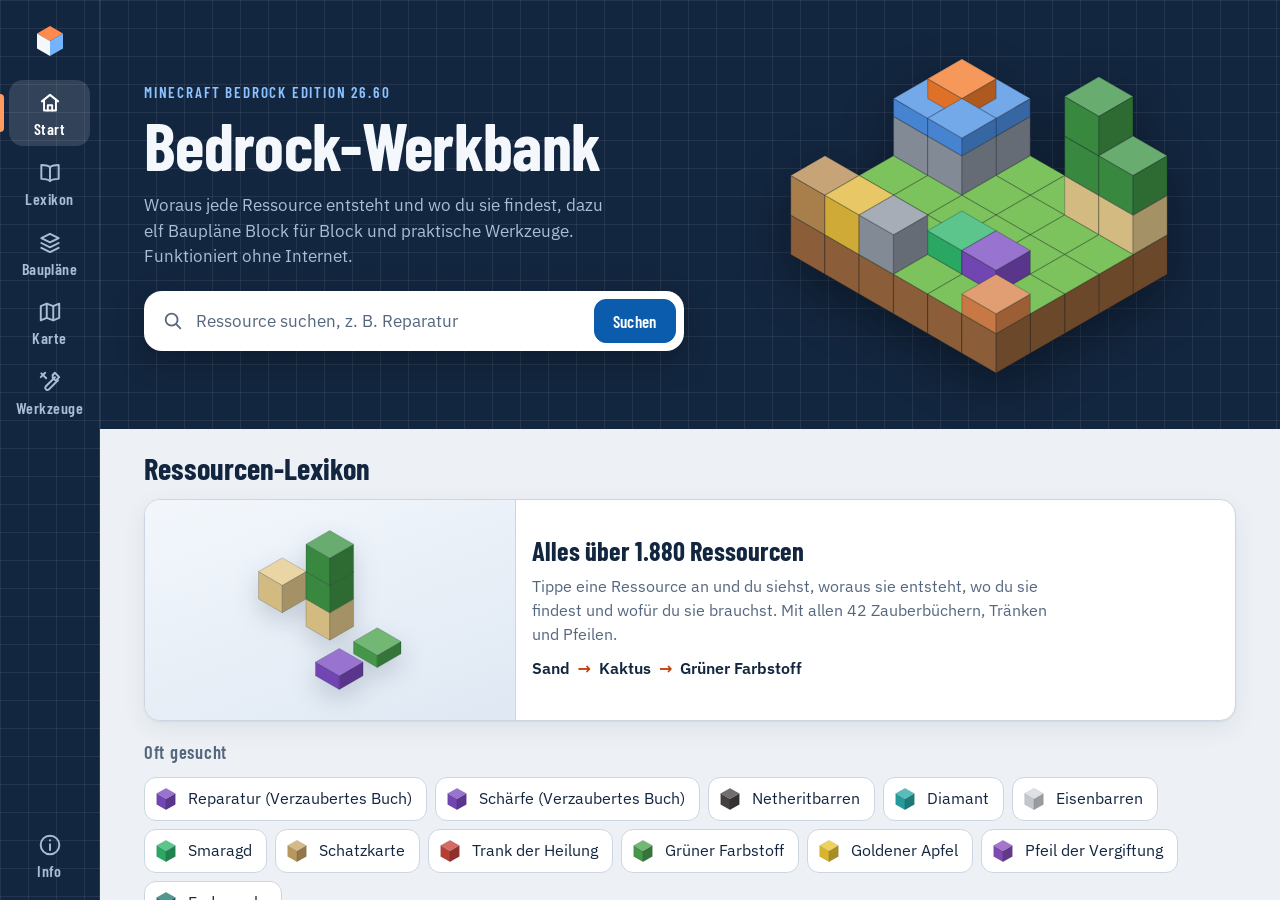
==== commit 8f8baf49: "Version 2.3: Seed-Karte - Neuer Bereich „Karte“: Seed je Welt speichern (64 Bit, geprüft) - Standort" ====
--- a/index.html
+++ b/index.html
@@ -202,7 +202,7 @@
 .thero .hero-in { grid-template-columns: minmax(0, 1fr); padding-bottom: clamp(20px, 3vw, 30px); }
 .thero h1 { font-size: clamp(2.3rem, 5vw, 3.4rem); }
 .thero .lead { margin-bottom: 0; }
-.tabsbar { display: grid; grid-template-columns: repeat(6, minmax(0, 1fr)); gap: 4px; padding: 4px; border-radius: 14px; background: var(--tint); border: 1px solid var(--line); }
+.tabsbar { display: grid; grid-template-columns: repeat(8, minmax(0, 1fr)); gap: 4px; padding: 4px; border-radius: 14px; background: var(--tint); border: 1px solid var(--line); }
 .tabsbar button { appearance: none; min-width: 0; min-height: 50px; border: 0; border-radius: 10px; background: transparent; color: var(--ink-soft); display: flex; align-items: center; justify-content: center; gap: 9px;
   font: 600 1.05rem var(--f-display); letter-spacing: .02em; padding: 4px 8px; cursor: pointer; white-space: nowrap; }
 .tabsbar button[aria-selected="true"] { background: var(--sheet); color: var(--ink); box-shadow: 0 1px 4px rgba(19, 38, 63, .16); }
@@ -381,6 +381,42 @@
   white-space: pre-wrap; overflow-wrap: anywhere; max-height: 260px; overflow-y: auto; }
 .dfoot { display: flex; gap: 10px; justify-content: flex-end; flex-wrap: wrap; padding: 14px 20px calc(18px + env(safe-area-inset-bottom, 0px)); }
 
+/* 2.0: Getestet-Marke, Links unter den Bauplänen, Erfahrung, Zeit, Vorab-Laden, Hilfe */
+.ptest { position: absolute; left: 8px; bottom: 8px; padding: 2px 9px; border-radius: 999px; background: var(--ok); color: #fff; font-size: .78rem; font-weight: 600; }
+.plinks { display: flex; flex-wrap: wrap; gap: 8px; margin-top: 14px; }
+.plinks small { color: var(--ink-soft); font-weight: 500; margin-left: 6px; }
+.coords.two { grid-template-columns: repeat(2, minmax(0, 1fr)); }
+.xbar { height: 10px; border-radius: 999px; background: var(--tint); overflow: hidden; border: 1px solid var(--line); }
+.xbar i { display: block; height: 100%; width: 0; background: var(--ok); transition: width .2s ease; }
+.xlist { list-style: none; margin: 0; padding: 0; display: flex; flex-direction: column; gap: 8px; }
+.xlist li { display: flex; gap: 10px; align-items: center; min-width: 0; }
+.xlist .qt { width: 30px; height: 30px; flex: none; }
+.xlist b { font-variant-numeric: tabular-nums; }
+.zgrid { display: grid; grid-template-columns: repeat(3, minmax(0, 1fr)); gap: 14px; align-items: start; }
+.zbox { display: flex; flex-direction: column; gap: 12px; padding: 14px; border: 1px solid var(--line); border-radius: 14px; background: var(--paper); min-width: 0; }
+.zbox h3 { margin: 0; font: 700 1.25rem/1.1 var(--f-display); }
+.zbox .asum b { font-size: 1.35rem; }
+.zin { display: grid; grid-template-columns: minmax(0, 1fr) minmax(0, 1.3fr); gap: 8px; }
+.asum.two { grid-template-columns: repeat(2, minmax(0, 1fr)); }
+.tpl { display: flex; flex-direction: column; gap: 6px; }
+.tprog { display: flex; flex-direction: column; gap: 6px; }
+.tprog .xbar i { background: var(--accent); }
+.help details { border-top: 1px solid var(--line); padding: 9px 0; }
+.help details:last-child { border-bottom: 1px solid var(--line); }
+.help summary { cursor: pointer; font-weight: 600; }
+.help p, .help ul { margin: 6px 0 0; font-size: .95rem; }
+.help ul { padding-left: 20px; }
+.help li + li { margin-top: 3px; }
+@media (max-width: 1000px) { .zgrid { grid-template-columns: minmax(0, 1fr); } }
+@media (min-width: 721px) and (max-width: 1240px) { .tabsbar .tl { display: none; } .tabsbar .ts { display: inline; } }
+
+.kgrid { display: grid; grid-template-columns: repeat(2, minmax(0, 1fr)); gap: 16px; align-items: start; }
+.kgrid .tcard { margin: 0; }
+.kform { display: flex; flex-direction: column; gap: 8px; }
+.kok { color: var(--ok); }
+.kbad { color: var(--mark); }
+@media (max-width: 1000px) { .kgrid { grid-template-columns: minmax(0, 1fr); } }
+
 /* Mittelbreit */
 @media (max-width: 1100px) {
   .plans { grid-template-columns: repeat(2, minmax(0, 1fr)); }
@@ -417,7 +453,7 @@
   .thero .hero-in { padding: 18px 16px 18px; }
   .thero h1 { font-size: 2.2rem; }
   .thero .lead { display: none; }
-  .tabsbar { grid-template-columns: repeat(3, minmax(0, 1fr)); }
+  .tabsbar { grid-template-columns: repeat(4, minmax(0, 1fr)); }
   .tabsbar button { flex-direction: column; gap: 2px; min-height: 58px; padding: 6px 2px 5px; font-size: .95rem; }
   .tabsbar .qt { width: 24px; height: 24px; }
   .tabsbar .tl { display: none; }
@@ -454,6 +490,10 @@
   <button type="button" class="navbtn" data-view="bau" title="Baupläne (Strg+2)">
     <svg viewBox="0 0 24 24" aria-hidden="true"><path d="M4 7.5L12 3.5l8 4-8 4z"/><path d="M4 12l8 4 8-4"/><path d="M4 16.5l8 4 8-4"/></svg>
     <span>Baupläne</span>
+  </button>
+  <button type="button" class="navbtn" data-view="karte" title="Seed-Karte (Strg+4)">
+    <svg viewBox="0 0 24 24" aria-hidden="true"><path d="M3.5 6.5l5.5-2.2 6 2.2 5.5-2.2v13.2l-5.5 2.2-6-2.2-5.5 2.2z"/><path d="M9 4.3v13.2"/><path d="M15 6.5v13.2"/></svg>
+    <span>Karte</span>
   </button>
   <button type="button" class="navbtn" data-view="werkzeuge" title="Werkzeuge (Strg+3)">
     <svg viewBox="0 0 24 24" aria-hidden="true"><path d="M14.5 5.5a4 4 0 0 0 4.9 4.9l-8.6 8.6a2 2 0 0 1-2.8-2.8l8.6-8.6"/><path d="M14.5 5.5l2-2 4 4-2 2"/><path d="M4 4l4.5 4.5"/><path d="M3.5 7.5l4-4"/></svg>
@@ -521,6 +561,8 @@
             <button type="button" class="ttile" data-tool="brauen"><span class="ticon" id="ti-brauen" aria-hidden="true"></span><span><b>Brau-Planer</b><small>Weg und Zutaten für jeden Trank</small></span></button>
             <button type="button" class="ttile" data-tool="portal"><span class="ticon" id="ti-portal" aria-hidden="true"></span><span><b>Nether-Portal</b><small>Gegenportal berechnen</small></span></button>
             <button type="button" class="ttile" data-tool="kreis"><span class="ticon" id="ti-kreis" aria-hidden="true"></span><span><b>Kreise und Kuppeln</b><small>Runde Bauten Block für Block</small></span></button>
+            <button type="button" class="ttile" data-tool="xp"><span class="ticon" id="ti-xp" aria-hidden="true"></span><span><b>Erfahrung</b><small>Level und Punkte umrechnen</small></span></button>
+            <button type="button" class="ttile" data-tool="zeit"><span class="ticon" id="ti-zeit" aria-hidden="true"></span><span><b>Zeit und Redstone</b><small>Ticks, Trichter-Uhr und Öfen</small></span></button>
           </div>
           <div class="tcard">
             <div class="ptitle">Übersichten im Lexikon</div>
@@ -536,21 +578,80 @@
       <section aria-labelledby="h-plans">
         <h2 id="h-plans">Baupläne</h2>
         <div class="plans" id="plans"></div>
+        <div class="plinks" id="plinks"></div>
       </section>
       <div class="install web-only" id="windl" hidden>
         <p><b>Auch für Windows 10 und 11:</b> dieselbe App als eigenes Programm. ZIP herunterladen, entpacken, <b>Bedrock-Werkbank.exe</b> starten.</p>
         <a class="btn primary dl" href="download/Bedrock-Werkbank-Windows.zip" download>Herunterladen</a>
       </div>
+      <div class="tacts"><button type="button" class="btn" id="helpbtn">Hilfe und Tipps</button></div>
       <p class="fine">Inoffizielles Hilfsprogramm, nicht von Mojang oder Microsoft. Minecraft ist eine Marke der Mojang Synergies AB. Die Originalbilder sind nicht in der App enthalten: Sie werden beim Anzeigen aus Mojangs Repository bedrock-samples auf dein Gerät geladen und nur dort gespeichert. NOT AN OFFICIAL MINECRAFT PRODUCT. NOT APPROVED BY OR ASSOCIATED WITH MOJANG OR MICROSOFT.</p>
     </div>
   </section>
+  <section class="startview off" id="v-karte" aria-label="Seed-Karte" tabindex="-1">
+    <div class="hero thero">
+      <div class="hero-in">
+        <div>
+          <p class="eyebrow">Bedrock-Werkbank</p>
+          <h1>Seed-Karte</h1>
+          <p class="lead">Mit dem Seed deiner Welt siehst du vorher, wo Dörfer, Bauwerke und Biome liegen, von deinem Standort aus.</p>
+        </div>
+      </div>
+    </div>
+    <div class="sv">
+      <div class="kgrid">
+        <div class="tcard">
+          <div class="ptitle">Seed deiner Welt</div>
+          <p class="small" style="margin:0">Welt: <b id="k-world"></b></p>
+          <label class="fl" for="k-seed">Seed</label>
+          <input class="inp" id="k-seed" inputmode="numeric" autocomplete="off" autocapitalize="off" spellcheck="false" maxlength="24" placeholder="z. B. -4172144997902289642">
+          <p class="small" id="k-msg" aria-live="polite"></p>
+          <p class="fine" style="margin:0">Den Seed findest du in Minecraft unter Welt bearbeiten → Spiel → Seed. Er wird für die gewählte Welt gespeichert. Eine andere Welt wählst du unter Werkzeuge.</p>
+        </div>
+        <div class="tcard">
+          <div class="ptitle">Von wo aus suchen?</div>
+          <div class="seg three" id="k-dim" role="radiogroup" aria-label="Dimension">
+            <button type="button" role="radio" aria-checked="true" data-dim="ober">Oberwelt</button>
+            <button type="button" role="radio" aria-checked="false" data-dim="nether">Nether</button>
+            <button type="button" role="radio" aria-checked="false" data-dim="end">End</button>
+          </div>
+          <div class="coords two">
+            <label>X <input class="inp" type="number" id="k-x" step="1" placeholder="deine X"></label>
+            <label>Z <input class="inp" type="number" id="k-z" step="1" placeholder="deine Z"></label>
+          </div>
+          <p class="fine" style="margin:0">Derselbe Standort wie im Wegweiser unter Werkzeuge → Koordinaten. Leer heißt: vom Weltursprung 0 / 0 aus.</p>
+        </div>
+        <div class="tcard">
+          <div class="ptitle">Karte öffnen</div>
+          <p style="margin:0">Die Seed-Karte von Chunkbase zeigt rund um deinen Standort alle Bauwerke und Biome mit Koordinaten. Sie läuft im Browser und braucht Internet.</p>
+          <div class="tacts"><button type="button" class="btn primary" id="k-open">Seed-Karte öffnen</button><button type="button" class="btn" id="k-copy">Seed kopieren</button></div>
+          <p class="fine" style="margin:0">Beim ersten Mal oben auf der Seite die Version wählen, die du spielst, etwa „Bedrock 26.60 – 26.65“. Chunkbase merkt sich das. Es ist ein fremdes Angebot mit Werbung.</p>
+        </div>
+        <div class="tcard">
+          <div class="ptitle">Etwas gefunden?</div>
+          <p style="margin:0">Trag es als Ort ein, dann zeigt dir der Wegweiser Entfernung und Richtung dorthin.</p>
+          <form id="k-form" class="kform" autocomplete="off">
+            <div class="qchips" id="k-quick"></div>
+            <label class="fl" for="k-name">Was ist dort?</label>
+            <input class="inp" id="k-name" maxlength="40" placeholder="z. B. Dorf, Ozeanmonument, Kirschhain">
+            <div class="coords two">
+              <label>X <input class="inp" type="number" id="k-px" step="1" required></label>
+              <label>Z <input class="inp" type="number" id="k-pz" step="1" required></label>
+            </div>
+            <div class="tacts"><button type="submit" class="btn primary">Als Ort speichern</button></div>
+          </form>
+        </div>
+      </div>
+    </div>
+  </section>
+
   <section class="startview off" id="v-tools" aria-label="Werkzeuge" tabindex="-1">
     <div class="hero thero" id="thero">
       <div class="hero-in">
         <div>
           <p class="eyebrow">Bedrock-Werkbank</p>
           <h1>Werkzeuge</h1>
-          <p class="lead">Sammelliste, Koordinaten, Amboss-Planer, Brau-Planer, Portal- und Kreis-Rechner. Gespeichert wird alles nur auf diesem Gerät, auf Wunsch getrennt nach Welten.</p>
+          <p class="lead">Sammelliste, Koordinaten, Amboss- und Brau-Planer, Portal, Kreise, Erfahrung sowie Zeit und Redstone. Gespeichert wird alles nur auf diesem Gerät, auf Wunsch getrennt nach Welten.</p>
         </div>
       </div>
     </div>
@@ -571,6 +672,8 @@
         <button type="button" role="tab" id="tab-brauen" aria-controls="tp-brauen" data-tool="brauen"><span class="tbi" id="tb-brauen" aria-hidden="true"></span><span class="tl">Brauen</span><span class="ts" aria-hidden="true">Brauen</span></button>
         <button type="button" role="tab" id="tab-portal" aria-controls="tp-portal" data-tool="portal"><span class="tbi" id="tb-portal" aria-hidden="true"></span><span class="tl">Portal</span><span class="ts" aria-hidden="true">Portal</span></button>
         <button type="button" role="tab" id="tab-kreis" aria-controls="tp-kreis" data-tool="kreis"><span class="tbi" id="tb-kreis" aria-hidden="true"></span><span class="tl">Kreise</span><span class="ts" aria-hidden="true">Kreise</span></button>
+        <button type="button" role="tab" id="tab-xp" aria-controls="tp-xp" data-tool="xp"><span class="tbi" id="tb-xp" aria-hidden="true"></span><span class="tl">Erfahrung</span><span class="ts" aria-hidden="true">XP</span></button>
+        <button type="button" role="tab" id="tab-zeit" aria-controls="tp-zeit" data-tool="zeit"><span class="tbi" id="tb-zeit" aria-hidden="true"></span><span class="tl">Zeit</span><span class="ts" aria-hidden="true">Zeit</span></button>
       </div>
 
       <div class="tpanel" id="tp-liste" role="tabpanel" aria-labelledby="tab-liste">
@@ -583,6 +686,7 @@
             <input class="inp" id="l-n" type="number" min="1" max="99999" value="1" inputmode="numeric" aria-label="Anzahl">
             <button type="submit" class="btn primary">Hinzufügen</button>
           </form>
+          <div class="tpl"><p class="fl" style="margin:0">Packlisten-Vorlagen: antippen, dann steht alles auf der Liste</p><div class="qchips" id="l-tpl"></div></div>
           <div class="tacts">
             <button type="button" class="btn" id="l-clean">Erledigte entfernen</button>
             <button type="button" class="btn" id="l-copy">Als Text kopieren</button>
@@ -742,9 +846,78 @@
         </div>
       </div>
 
+      <div class="tpanel" id="tp-xp" role="tabpanel" aria-labelledby="tab-xp" hidden>
+        <div class="tcard">
+          <div class="thead">
+            <div class="ticon" id="xppic" aria-hidden="true"></div>
+            <div><div class="ptitle">Erfahrungs-Rechner</div><p class="fine" style="margin:2px 0 0">Wie viele Erfahrungspunkte du bis zu einem Level brauchst und wie viel deine Punkte wert sind.</p></div>
+          </div>
+          <div class="pgrid">
+            <div>
+              <div class="seg" role="radiogroup" aria-label="Rechnung" id="x-mode">
+                <button type="button" role="radio" aria-checked="true" data-m="lv">Level → Punkte</button>
+                <button type="button" role="radio" aria-checked="false" data-m="pt">Punkte → Level</button>
+              </div>
+              <div id="x-lv" class="aout">
+                <div class="coords two">
+                  <label>Dein Level <input type="number" id="x-from" min="0" max="10000" step="1" inputmode="numeric"></label>
+                  <label>Ziel-Level <input type="number" id="x-to" min="0" max="10000" step="1" inputmode="numeric"></label>
+                </div>
+                <div class="qchips" id="x-quick"></div>
+              </div>
+              <div id="x-pt" hidden>
+                <div class="coords two"><label>Erfahrungspunkte <input type="number" id="x-pts" min="0" max="100000000" step="1" inputmode="numeric"></label></div>
+              </div>
+            </div>
+            <div class="aout" id="x-out" aria-live="polite"></div>
+          </div>
+          <p class="fine" id="x-fine"></p>
+        </div>
+      </div>
+
+      <div class="tpanel" id="tp-zeit" role="tabpanel" aria-labelledby="tab-zeit" hidden>
+        <div class="tcard">
+          <div class="thead">
+            <div class="ticon" id="zeitpic" aria-hidden="true"></div>
+            <div><div class="ptitle">Zeit und Redstone</div><p class="fine" style="margin:2px 0 0">Zeiten in Ticks umrechnen, Trichter-Uhren einstellen und ausrechnen, wie lange deine Öfen brauchen und wie viel Brennstoff.</p></div>
+          </div>
+          <div class="zgrid">
+            <section class="zbox" aria-labelledby="z-h1">
+              <h3 id="z-h1">Umrechnen</h3>
+              <label class="fl">Dauer <span class="zin"><input class="inp" type="number" id="z-val" min="0" step="any" inputmode="decimal" aria-label="Dauer"><select class="inp" id="z-unit" aria-label="Einheit"><option value="s">Sekunden</option><option value="min">Minuten</option><option value="gt">Spielticks</option><option value="rt">Redstone-Ticks</option></select></span></label>
+              <ul class="xlist" id="z-conv" aria-live="polite"></ul>
+            </section>
+            <section class="zbox" aria-labelledby="z-h2">
+              <h3 id="z-h2">Trichter-Uhr</h3>
+              <label class="fl">Gewünschter Takt in Sekunden <input class="inp" type="number" id="z-clock" min="1" max="100000" step="any" inputmode="decimal"></label>
+              <ul class="xlist" id="z-hop" aria-live="polite"></ul>
+              <p class="fine">Zwei Trichter zeigen ineinander, ein Komparator liest einen davon aus. Ein Trichter schiebt alle 0,4 Sekunden einen Gegenstand weiter. Nimm Gegenstände, die sich zu 64 stapeln, etwa Bruchstein.</p>
+            </section>
+            <section class="zbox" aria-labelledby="z-h3">
+              <h3 id="z-h3">Öfen und Brennstoff</h3>
+              <div class="coords two">
+                <label>Gegenstände <input type="number" id="z-items" min="1" max="100000" step="1" inputmode="numeric"></label>
+                <label>Öfen <input type="number" id="z-fur" min="1" max="64" step="1" inputmode="numeric"></label>
+              </div>
+              <div class="seg" role="radiogroup" aria-label="Ofenart" id="z-kind">
+                <button type="button" role="radio" aria-checked="true" data-k="f">Ofen</button>
+                <button type="button" role="radio" aria-checked="false" data-k="b">Schmelz-/Räucherofen</button>
+              </div>
+              <div class="asum two" id="z-sum" aria-live="polite"></div>
+              <ul class="xlist" id="z-fuel"></ul>
+              <div class="tacts"><button type="button" class="btn" id="z-coal">Kohle auf die Sammelliste</button><button type="button" class="btn" id="z-plan">Bauplan Schmelzanlage</button></div>
+            </section>
+          </div>
+          <p class="fine">Das Spiel rechnet in Spielticks: 20 pro Sekunde. Ein Redstone-Tick sind 2 Spielticks, also 0,1 Sekunden; ein Verstärker verzögert je nach Stufe 1 bis 4 davon. Ein ganzer Tag im Spiel dauert 20 Minuten. Ein Ofen braucht 10 Sekunden je Gegenstand, Schmelz- und Räucherofen 5 Sekunden. Dort brennt der Brennstoff doppelt so schnell, er reicht also für gleich viele Gegenstände.</p>
+        </div>
+      </div>
+
       <div class="tcard" id="sync">
-        <div class="ptitle">Daten übertragen</div>
-        <p class="fine" style="margin:0">Sammelliste, Orte, Favoriten und Baufortschritt vom iPhone auf den PC mitnehmen oder umgekehrt: hier kopieren, auf dem anderen Gerät einfügen, zum Beispiel über eine Nachricht an dich selbst.</p>
+        <div class="ptitle">Daten sichern und übertragen</div>
+        <p class="fine" style="margin:0"><b>Sicherung als Datei:</b> alles auf einmal, also Welten, Sammellisten, Orte, Favoriten, Baufortschritt, eigene Baupläne und Einstellungen. Am iPhone in „Dateien“ ablegen, am PC landet sie im Download-Ordner. Laden ersetzt die Daten auf diesem Gerät.</p>
+        <div class="tacts"><button type="button" class="btn primary" id="s-file">Sicherung als Datei</button><button type="button" class="btn" id="s-load">Sicherung laden</button><input type="file" id="s-fileinp" accept=".json,application/json" hidden></div>
+        <div class="tacts" id="s-frow" hidden><button type="button" class="btn primary" id="s-fapply">Sicherung übernehmen</button><button type="button" class="btn" id="s-fcancel">Abbrechen</button></div>
+        <p class="fine" style="margin:0"><b>Schnell als Text:</b> Sammelliste, Orte, Favoriten und Baufortschritt der gewählten Welt kopieren und auf dem anderen Gerät einfügen, zum Beispiel über eine Nachricht an dich selbst.</p>
         <div class="tacts"><button type="button" class="btn" id="s-export">Daten kopieren</button><button type="button" class="btn" id="s-import">Daten einfügen</button></div>
         <textarea class="inp" id="s-text" rows="4" spellcheck="false" aria-label="Daten" hidden></textarea>
         <div class="tacts" id="s-row" hidden><button type="button" class="btn primary" id="s-apply">Übernehmen</button></div>
@@ -761,7 +934,7 @@
 
 <dialog id="news" aria-labelledby="news-h">
   <div class="dhead">
-    <div><h2 id="news-h">Neu in Version 1.9</h2><p>Das hat sich seit dem letzten Mal geändert.</p></div>
+    <div><h2 id="news-h">Neu in Version 2.3</h2><p>Das hat sich seit dem letzten Mal geändert.</p></div>
   </div>
   <div class="dbody">
     <ul class="newslist" id="newslist"></ul>
@@ -775,11 +948,11 @@
     <div>
       <h2 id="info-h">Bedrock-Werkbank</h2>
       <p class="madeby">Made by Konterplatte</p>
-      <p>Version 1.9 · Datenstand Bedrock Edition 26.60</p>
+      <p>Version 2.3 · Datenstand Bedrock Edition 26.60</p>
     </div>
   </div>
   <div class="dbody">
-    <p>Ressourcen-Lexikon, elf Baupläne von der Eisenfarm bis zur Schmelzanlage und die Werkzeuge in einer App. Alles läuft ohne Internet, nur die Originalbilder werden beim ersten Ansehen einmal geladen. Nur die Links zum Minecraft Wiki öffnen deinen Browser.</p>
+    <p>Ressourcen-Lexikon, elf Baupläne von der Eisenfarm bis zur Schmelzanlage, eigene Baupläne und acht Werkzeuge in einer App. Alles läuft ohne Internet, nur die Originalbilder werden beim ersten Ansehen einmal geladen. Nur die Links zum Minecraft Wiki öffnen deinen Browser.</p>
     <section class="prefs" aria-labelledby="prefs-h">
       <h3 id="prefs-h">Darstellung</h3>
       <div class="prow"><span class="plabel" id="pl-theme">Design</span>
@@ -798,6 +971,67 @@
       </div>
       <label class="pchk"><input type="checkbox" id="set-tex"> Blocktextur hinter den Inhalten</label>
       <p class="small">Minecraft: Titelbild auf der Startseite (hell ein Herbstwald, dunkel die Uralte Stadt), Bücherregal im Lexikon, Holz bei den Werkzeugen. Bewegt: Das Titelbild zieht langsam vorbei wie im Titelbildschirm des Spiels, außer wenn am Gerät „Bewegung reduzieren“ an ist. Die Bilder kommen aus Mojangs Repository und werden beim ersten Mal geladen: das Titelbild mit etwa 0,6 MB, bewegt mit 2 bis 3,7 MB.</p>
+    </section>
+    <section class="prefs" aria-labelledby="off-h">
+      <h3 id="off-h">Originalbilder vorab laden</h3>
+      <p class="small">Normalerweise lädt die App ein Bild erst, wenn du es zum ersten Mal siehst. Hier holst du alle auf einmal, etwa vor einer Fahrt ohne Netz. Das sind gut 1.400 kleine Bilder, zusammen nur wenige MB.</p>
+      <div class="tacts"><button type="button" class="btn" id="tex-all">Alle Bilder jetzt laden</button></div>
+      <div class="tprog" id="tex-prog" hidden><div class="xbar"><i id="tex-bar"></i></div></div>
+      <p class="small" id="tex-msg" aria-live="polite"></p>
+    </section>
+    <section class="help" id="help" aria-labelledby="help-h">
+      <h3 id="help-h">Hilfe</h3>
+      <details><summary>Erste Schritte</summary>
+        <p>Auf der Startseite suchst du über alles: Ressourcen, Mobs, Baupläne und Werkzeuge. Unten oder links wechselst du zwischen Start, Lexikon, Baupläne und Werkzeuge. Zweimal auf einen Bereich tippen springt ganz nach oben.</p>
+        <p class="web-only">Am iPhone in Safari auf Teilen und dann „Zum Home-Bildschirm“ tippen: Dann startet die Werkbank wie eine App und läuft ohne Internet.</p>
+      </details>
+      <details><summary>Lexikon</summary>
+        <ul><li>Eine Ressource antippen: woraus sie entsteht, wo du sie findest und wofür du sie brauchst.</li>
+          <li>Der Rohstoffrechner zählt alles bis zu den Grundstoffen und schickt es auf die Sammelliste.</li>
+          <li>Mit dem Stern merkst du dir Favoriten, sie stehen dann auf der Startseite.</li>
+          <li>Übersichten: Fundorte, Dorfbewohner, Handel und Mobs. Der Filter „Neu in 2026“ zeigt, was mit den Versionen von 2026 dazukam.</li></ul>
+      </details>
+      <details><summary>Baupläne</summary>
+        <ul><li>Jede Ebene von unten nach oben, ein Kästchen ist ein Block, Norden ist oben. Ein Kästchen antippen zeigt, welcher Block hingehört.</li>
+          <li>„Ebene fertig“ hakt ab, der Fortschritt bleibt gespeichert.</li>
+          <li>„3D“ zeigt die Farm räumlich. Mit einem Finger drehst und kippst du sie, auch von unten, mit zwei Fingern zoomst und verschiebst du. Am PC: ziehen, Mausrad, Umschalt + ziehen. Oben steht, von wo du gerade schaust, der Kompass zeigt deinen Standort.</li>
+          <li>Bau-Modus: große Knöpfe zum Weiterschalten, der Bildschirm bleibt an. Drucken oder als PDF gibt alle Ebenen aufs Papier.</li>
+          <li>Lavafarm, Gürteltierfarm und Schmelzanlage stellst du mit − und + größer oder kleiner, Material und Ertrag rechnen mit.</li>
+          <li>„Im Spiel getestet“ abhaken und eine Notiz dazuschreiben, der Haken erscheint auch in der Liste und auf der Startseite.</li>
+          <li>„Alle Seiten“ zeigt die ganze Farm von vorne, hinten, links, rechts, oben und unten. „Schnitt“ zeigt nur eine Reihe, so siehst du auch, was in den Wänden steckt. Einen Block antippen springt zu seiner Ebene.</li>
+          <li>„Alle vergleichen“ stellt Ertrag, Größe und Material aller Pläne nebeneinander.</li></ul>
+      </details>
+      <details><summary>Eigener Bauplan</summary>
+        <ul><li>Unter Baupläne auf „Eigener Bauplan“ tippen, Namen, Breite und Tiefe eingeben.</li>
+          <li>Unten einen Block wählen, dann Kästchen antippen oder mit dem Finger darüberziehen. „Leeren“ radiert.</li>
+          <li>„+ Ebene darüber“ legt eine neue Ebene an, „Ebene kopieren“ übernimmt die aktuelle. Die Ebene darunter siehst du blass.</li>
+          <li>Nach dem Speichern steht der Plan unter „Eigene Baupläne“ und funktioniert wie die anderen. Mit „Bearbeiten“ änderst du ihn später.</li></ul>
+      </details>
+      <details><summary>Werkzeuge</summary>
+        <ul><li><b>Sammelliste:</b> abhaken, eigene Einträge, Packlisten-Vorlagen.</li>
+          <li><b>Koordinaten:</b> Orte speichern, mit deinem Standort zeigt der Wegweiser Entfernung und Richtung. Orte lassen sich als Link teilen.</li>
+          <li><b>Amboss:</b> günstigste Reihenfolge für Zauberbücher. <b>Brauen:</b> Weg und Zutaten zum Wunschtrank.</li>
+          <li><b>Portal:</b> Gegenportal im Nether oder in der Oberwelt. <b>Kreise:</b> runde Bauten Ebene für Ebene.</li>
+          <li><b>Erfahrung:</b> Punkte bis zum Ziel-Level und was beim Tod bleibt. <b>Zeit:</b> Ticks, Verstärker, Trichter-Uhr und Brennstoff für Öfen.</li></ul>
+      </details>
+      <details><summary>Seed-Karte</summary>
+        <ul><li>Unten oder links auf „Karte“ tippen und den Seed eintragen. Du findest ihn in Minecraft unter Welt bearbeiten → Spiel → Seed. Er gilt je Welt.</li>
+          <li>Standort eintragen (derselbe wie im Wegweiser), dann „Seed-Karte öffnen“. Die Karte von Chunkbase zeigt Dörfer, Bauwerke und Biome mit Koordinaten. Dafür brauchst du Internet.</li>
+          <li>Beim ersten Mal auf der Karte oben deine Version wählen, etwa „Bedrock 26.60 – 26.65“.</li>
+          <li>Etwas gefunden? Unter „Etwas gefunden?“ eintragen, dann steht es bei den Koordinaten und der Wegweiser führt dich hin.</li></ul>
+      </details>
+      <details><summary>Welten</summary>
+        <p>Unter Werkzeuge legst du weitere Welten an. Sammelliste, Orte, dein Standort und der Baufortschritt gelten dann je Welt. Favoriten, eigene Baupläne und Einstellungen gelten überall.</p>
+      </details>
+      <details><summary>Daten sichern und übertragen</summary>
+        <p>Unter Werkzeuge ganz unten: „Sicherung als Datei“ speichert alles, „Sicherung laden“ holt es auf diesem oder einem anderen Gerät zurück. Für schnell zwischendurch gibt es „Daten kopieren“ als Text.</p>
+        <p class="web-only">In Safari kann iOS die Daten einer Website löschen, die du länger nicht öffnest. Auf dem Home-Bildschirm ist die Werkbank davor geschützt. Eine Sicherung ab und zu schadet trotzdem nicht.</p>
+      </details>
+      <details><summary>Wenn etwas nicht klappt</summary>
+        <ul><li>Bilder fehlen: Die Originalbilder brauchen beim ersten Mal Internet. Online gehen und den Bereich neu öffnen, oder oben alle vorab laden.</li>
+          <li class="web-only">Neue Version: Unten erscheint „Neu laden“. Antippen, dann ist sie da.</li>
+          <li>Daten scheinen weg: Prüfe unter Werkzeuge, ob die richtige Welt gewählt ist.</li></ul>
+      </details>
     </section>
     <div class="exe-only">
       <h3>Tastatur</h3>
@@ -826,11 +1060,11 @@
 <script>
 (function () {
   'use strict';
-  var PLANS = [{"id":"eisenfarm","out":"iron_ingot","title":"Eisenfarm","specs":[["Grundfläche","20 × 20 Blöcke"],["Höhe","15 Blöcke ab Boden"],["Dorfbewohner","10, ausbaubar auf 20"],["Betten","20"]],"layers":13},{"id":"handelsstation","out":"emerald","title":"Handelsstation","specs":[["Grundfläche","11 × 11 Blöcke"],["Höhe","5 Lagen, innen 3 hoch"],["Plätze","10 Dorfbewohner"],["Betten","10"]],"layers":5},{"id":"kaktusfarm","out":"cactus","title":"Kaktusfarm","specs":[["Grundfläche","11 × 11 Blöcke"],["Höhe","11 Blöcke ab Boden"],["Kakteen","32 in 2 Etagen"],["Redstone","keins"]],"layers":11},{"id":"xpfarm","out":"ender_pearl","title":"XP-Farm","specs":[["Ort","Das End, 128 Blöcke Abstand"],["Grundfläche","17 × 17 Blöcke"],["Fallhöhe","41 Blöcke"],["Erfahrung","5 pro Enderman"]],"layers":9},{"id":"zuckerrohr","out":"sugar_cane","title":"Zuckerrohrfarm","specs":[["Grundfläche","11 × 7 Blöcke"],["Höhe","5 Blöcke"],["Zuckerrohr","16 Pflanzen"],["Ertrag","rund 50 pro Stunde"]],"layers":5},{"id":"kuerbis","out":"pumpkin","title":"Kürbis- und Melonenfarm","specs":[["Grundfläche","13 × 7 Blöcke"],["Höhe","4 Blöcke"],["Stiele","8 Pflanzen"],["Ertrag","bis 8 Früchte je Knopfdruck"]],"layers":4},{"id":"huehner","out":"cooked_chicken","title":"Hühnerfarm mit Kochautomat","specs":[["Grundfläche","5 × 3 Blöcke"],["Höhe","6 Blöcke"],["Hühner","4 bis 8 im Pferch"],["Ertrag","rund 1 Brathähnchen je Huhn und Stunde"]],"layers":6},{"id":"lava","out":"lava_bucket","title":"Lava aus Tropfstein","specs":[["Grundfläche","8 × 3 Blöcke"],["Höhe","5 Blöcke"],["Kessel","6"],["Ertrag","etwa 1 Eimer je Kessel alle 20 Minuten"]],"layers":5},{"id":"spawner","out":"experience_bottle","title":"Spawner-XP-Farm","specs":[["Raum","9 × 9 um den Spawner"],["Tiefe","4 Lagen unter dem Spawner"],["Spawner","Zombie oder Skelett"],["XP","je Mob mindestens 5"]],"layers":7},{"id":"guerteltier","out":"armadillo_scute","title":"Gürteltierfarm für Hornschilde","specs":[["Grundfläche","10 × 3 Blöcke"],["Höhe","3 Blöcke"],["Gürteltiere","6, eines je Feld"],["Ertrag","rund 8 Hornschilde je Gürteltier und Stunde"]],"layers":3},{"id":"ofen","out":"furnace","title":"Schmelzanlage mit 4 Öfen","specs":[["Grundfläche","6 × 3 Blöcke"],["Höhe","4 Blöcke"],["Öfen","4"],["Tempo","24 Gegenstände pro Minute"]],"layers":4}];
+  var PLANS = [{"id":"eisenfarm","out":"iron_ingot","title":"Eisenfarm","specs":[["Grundfläche","20 × 20 Blöcke"],["Höhe","15 Blöcke ab Boden"],["Dorfbewohner","10, ausbaubar auf 20"],["Betten","20"]],"layers":13},{"id":"handelsstation","out":"emerald","title":"Handelsstation","specs":[["Grundfläche","11 × 11 Blöcke"],["Höhe","5 Lagen, innen 3 hoch"],["Plätze","10 Dorfbewohner"],["Betten","10"]],"layers":5},{"id":"kaktusfarm","out":"cactus","title":"Kaktusfarm","specs":[["Grundfläche","11 × 11 Blöcke"],["Höhe","11 Blöcke ab Boden"],["Kakteen","32 in 2 Etagen"],["Redstone","keins"]],"layers":11},{"id":"xpfarm","out":"ender_pearl","title":"XP-Farm","specs":[["Ort","Das End, 128 Blöcke Abstand"],["Grundfläche","17 × 17 Blöcke"],["Fallhöhe","41 Blöcke"],["Erfahrung","5 pro Enderman"]],"layers":9},{"id":"zuckerrohr","out":"sugar_cane","title":"Zuckerrohrfarm","specs":[["Grundfläche","11 × 7 Blöcke"],["Höhe","5 Blöcke"],["Zuckerrohr","16 Pflanzen"],["Ertrag","rund 50 pro Stunde"]],"layers":5},{"id":"kuerbis","out":"pumpkin","title":"Kürbis- und Melonenfarm","specs":[["Grundfläche","13 × 7 Blöcke"],["Höhe","4 Blöcke"],["Stiele","8 Pflanzen"],["Ertrag","bis 8 Früchte je Knopfdruck"]],"layers":4},{"id":"huehner","out":"cooked_chicken","title":"Hühnerfarm mit Kochautomat","specs":[["Grundfläche","5 × 3 Blöcke"],["Höhe","6 Blöcke"],["Hühner","4 bis 8 im Pferch"],["Ertrag","rund 1 Brathähnchen je Huhn und Stunde"]],"layers":6},{"id":"lava","out":"lava_bucket","title":"Lava aus Tropfstein","specs":[["Grundfläche","8 × 3 Blöcke"],["Höhe","5 Blöcke"],["Kessel","6"],["Ertrag","etwa 1 Eimer je Kessel alle 20 Minuten"]],"layers":5,"size":6,"sizes":{"2":{"title":"Lava aus Tropfstein","specs":[["Grundfläche","4 × 3 Blöcke"],["Höhe","5 Blöcke"],["Kessel","2"],["Ertrag","etwa 1 Eimer je Kessel alle 20 Minuten"]],"layers":5},"3":{"title":"Lava aus Tropfstein","specs":[["Grundfläche","5 × 3 Blöcke"],["Höhe","5 Blöcke"],["Kessel","3"],["Ertrag","etwa 1 Eimer je Kessel alle 20 Minuten"]],"layers":5},"4":{"title":"Lava aus Tropfstein","specs":[["Grundfläche","6 × 3 Blöcke"],["Höhe","5 Blöcke"],["Kessel","4"],["Ertrag","etwa 1 Eimer je Kessel alle 20 Minuten"]],"layers":5},"5":{"title":"Lava aus Tropfstein","specs":[["Grundfläche","7 × 3 Blöcke"],["Höhe","5 Blöcke"],["Kessel","5"],["Ertrag","etwa 1 Eimer je Kessel alle 20 Minuten"]],"layers":5},"6":{"title":"Lava aus Tropfstein","specs":[["Grundfläche","8 × 3 Blöcke"],["Höhe","5 Blöcke"],["Kessel","6"],["Ertrag","etwa 1 Eimer je Kessel alle 20 Minuten"]],"layers":5},"7":{"title":"Lava aus Tropfstein","specs":[["Grundfläche","9 × 3 Blöcke"],["Höhe","5 Blöcke"],["Kessel","7"],["Ertrag","etwa 1 Eimer je Kessel alle 20 Minuten"]],"layers":5},"8":{"title":"Lava aus Tropfstein","specs":[["Grundfläche","10 × 3 Blöcke"],["Höhe","5 Blöcke"],["Kessel","8"],["Ertrag","etwa 1 Eimer je Kessel alle 20 Minuten"]],"layers":5},"9":{"title":"Lava aus Tropfstein","specs":[["Grundfläche","11 × 3 Blöcke"],["Höhe","5 Blöcke"],["Kessel","9"],["Ertrag","etwa 1 Eimer je Kessel alle 20 Minuten"]],"layers":5},"10":{"title":"Lava aus Tropfstein","specs":[["Grundfläche","12 × 3 Blöcke"],["Höhe","5 Blöcke"],["Kessel","10"],["Ertrag","etwa 1 Eimer je Kessel alle 20 Minuten"]],"layers":5},"11":{"title":"Lava aus Tropfstein","specs":[["Grundfläche","13 × 3 Blöcke"],["Höhe","5 Blöcke"],["Kessel","11"],["Ertrag","etwa 1 Eimer je Kessel alle 20 Minuten"]],"layers":5},"12":{"title":"Lava aus Tropfstein","specs":[["Grundfläche","14 × 3 Blöcke"],["Höhe","5 Blöcke"],["Kessel","12"],["Ertrag","etwa 1 Eimer je Kessel alle 20 Minuten"]],"layers":5}}},{"id":"spawner","out":"experience_bottle","title":"Spawner-XP-Farm","specs":[["Raum","9 × 9 um den Spawner"],["Tiefe","4 Lagen unter dem Spawner"],["Spawner","Zombie oder Skelett"],["XP","je Mob mindestens 5"]],"layers":7},{"id":"guerteltier","out":"armadillo_scute","title":"Gürteltierfarm für Hornschilde","specs":[["Grundfläche","10 × 3 Blöcke"],["Höhe","3 Blöcke"],["Gürteltiere","6, eines je Feld"],["Ertrag","rund 8 Hornschilde je Gürteltier und Stunde"]],"layers":3,"size":6,"sizes":{"3":{"title":"Gürteltierfarm für Hornschilde","specs":[["Grundfläche","7 × 3 Blöcke"],["Höhe","3 Blöcke"],["Gürteltiere","3, eines je Feld"],["Ertrag","rund 8 Hornschilde je Gürteltier und Stunde"]],"layers":3},"4":{"title":"Gürteltierfarm für Hornschilde","specs":[["Grundfläche","8 × 3 Blöcke"],["Höhe","3 Blöcke"],["Gürteltiere","4, eines je Feld"],["Ertrag","rund 8 Hornschilde je Gürteltier und Stunde"]],"layers":3},"5":{"title":"Gürteltierfarm für Hornschilde","specs":[["Grundfläche","9 × 3 Blöcke"],["Höhe","3 Blöcke"],["Gürteltiere","5, eines je Feld"],["Ertrag","rund 8 Hornschilde je Gürteltier und Stunde"]],"layers":3},"6":{"title":"Gürteltierfarm für Hornschilde","specs":[["Grundfläche","10 × 3 Blöcke"],["Höhe","3 Blöcke"],["Gürteltiere","6, eines je Feld"],["Ertrag","rund 8 Hornschilde je Gürteltier und Stunde"]],"layers":3},"7":{"title":"Gürteltierfarm für Hornschilde","specs":[["Grundfläche","11 × 3 Blöcke"],["Höhe","3 Blöcke"],["Gürteltiere","7, eines je Feld"],["Ertrag","rund 8 Hornschilde je Gürteltier und Stunde"]],"layers":3},"8":{"title":"Gürteltierfarm für Hornschilde","specs":[["Grundfläche","12 × 3 Blöcke"],["Höhe","3 Blöcke"],["Gürteltiere","8, eines je Feld"],["Ertrag","rund 8 Hornschilde je Gürteltier und Stunde"]],"layers":3},"9":{"title":"Gürteltierfarm für Hornschilde","specs":[["Grundfläche","13 × 3 Blöcke"],["Höhe","3 Blöcke"],["Gürteltiere","9, eines je Feld"],["Ertrag","rund 8 Hornschilde je Gürteltier und Stunde"]],"layers":3},"10":{"title":"Gürteltierfarm für Hornschilde","specs":[["Grundfläche","14 × 3 Blöcke"],["Höhe","3 Blöcke"],["Gürteltiere","10, eines je Feld"],["Ertrag","rund 8 Hornschilde je Gürteltier und Stunde"]],"layers":3},"11":{"title":"Gürteltierfarm für Hornschilde","specs":[["Grundfläche","15 × 3 Blöcke"],["Höhe","3 Blöcke"],["Gürteltiere","11, eines je Feld"],["Ertrag","rund 8 Hornschilde je Gürteltier und Stunde"]],"layers":3},"12":{"title":"Gürteltierfarm für Hornschilde","specs":[["Grundfläche","16 × 3 Blöcke"],["Höhe","3 Blöcke"],["Gürteltiere","12, eines je Feld"],["Ertrag","rund 8 Hornschilde je Gürteltier und Stunde"]],"layers":3}}},{"id":"ofen","out":"furnace","title":"Schmelzanlage mit 4 Öfen","specs":[["Grundfläche","6 × 3 Blöcke"],["Höhe","4 Blöcke"],["Öfen","4"],["Tempo","24 Gegenstände pro Minute"]],"layers":4,"size":4,"sizes":{"2":{"title":"Schmelzanlage mit 2 Öfen","specs":[["Grundfläche","4 × 3 Blöcke"],["Höhe","4 Blöcke"],["Öfen","2"],["Tempo","12 Gegenstände pro Minute"]],"layers":4},"4":{"title":"Schmelzanlage mit 4 Öfen","specs":[["Grundfläche","6 × 3 Blöcke"],["Höhe","4 Blöcke"],["Öfen","4"],["Tempo","24 Gegenstände pro Minute"]],"layers":4},"6":{"title":"Schmelzanlage mit 6 Öfen","specs":[["Grundfläche","8 × 3 Blöcke"],["Höhe","4 Blöcke"],["Öfen","6"],["Tempo","36 Gegenstände pro Minute"]],"layers":4},"8":{"title":"Schmelzanlage mit 8 Öfen","specs":[["Grundfläche","10 × 3 Blöcke"],["Höhe","4 Blöcke"],["Öfen","8"],["Tempo","48 Gegenstände pro Minute"]],"layers":4}}}];
   var POPULAR = [["enchanted_book:mending", "Reparatur (Verzaubertes Buch)", "#7B4BC2"], ["enchanted_book:sharpness", "Schärfe (Verzaubertes Buch)", "#7B4BC2"], ["netherite_ingot", "Netheritbarren", "#4A4447"], ["diamond", "Diamant", "#27A9A6"], ["iron_ingot", "Eisenbarren", "#D3D8DF"], ["emerald", "Smaragd", "#2DB56C"], ["filled_map:buried_treasure", "Schatzkarte", "#C9A566"], ["potion:healing", "Trank der Heilung", "#C8433A"], ["green_dye", "Grüner Farbstoff", "#4BA34E"], ["golden_apple", "Goldener Apfel", "#EBC531"], ["tipped_arrow:poison", "Pfeil der Vergiftung", "#8A4FC0"], ["ender_pearl", "Enderperle", "#1F7A72"]];
   var ANVIL = {"aqua_affinity":["Wasseraffinität",1,[]],"bane_of_arthropods":["Nemesis der Gliederfüßer",5,["sharpness","smite","density","breach"]],"binding":["Fluch der Bindung",1,[]],"blast_protection":["Explosionsschutz",4,["protection","fire_protection","projectile_protection"]],"breach":["Bresche",4,["density","smite","bane_of_arthropods"]],"channeling":["Entladung",1,["riptide"]],"density":["Dichte",5,["breach","smite","bane_of_arthropods"]],"depth_strider":["Wasserläufer",3,["frost_walker"]],"efficiency":["Effizienz",5,[]],"feather_falling":["Federfall",4,[]],"fire_aspect":["Verbrennung",2,[]],"fire_protection":["Feuerschutz",4,["protection","blast_protection","projectile_protection"]],"flame":["Flamme",1,[]],"fortune":["Glück",3,["silk_touch"]],"frost_walker":["Eisläufer",2,["depth_strider"]],"impaling":["Harpune",5,[]],"infinity":["Unendlichkeit",1,["mending"]],"knockback":["Rückstoß",2,[]],"looting":["Plünderung",3,[]],"loyalty":["Treue",3,["riptide"]],"luck_of_the_sea":["Glück des Meeres",3,[]],"lunge":["Ausfall",3,[]],"lure":["Köder",3,[]],"mending":["Reparatur",1,["infinity"]],"multishot":["Mehrfachschuss",1,["piercing"]],"piercing":["Durchbohren",4,["multishot"]],"power":["Kraft",5,[]],"projectile_protection":["Schussschutz",4,["protection","fire_protection","blast_protection"]],"protection":["Schutz",4,["fire_protection","blast_protection","projectile_protection"]],"punch":["Schlag",2,[]],"quick_charge":["Schnellladen",3,[]],"respiration":["Atmung",3,[]],"riptide":["Sog",3,["loyalty","channeling"]],"sharpness":["Schärfe",5,["smite","bane_of_arthropods"]],"silk_touch":["Behutsamkeit",1,["fortune"]],"smite":["Bann",5,["sharpness","bane_of_arthropods","density","breach"]],"soul_speed":["Seelenläufer",3,[]],"swift_sneak":["Huschen",3,[]],"thorns":["Dornen",3,[]],"unbreaking":["Haltbarkeit",3,[]],"vanishing":["Fluch des Verschwindens",1,[]],"wind_burst":["Windschuss",3,[]]};
   var BREW = {"e":[["potion:awkward","blaze_powder","potion:strength"],["potion:awkward","breeze_rod","potion:wind_charged"],["potion:awkward","fermented_spider_eye","potion:weakness"],["potion:awkward","ghast_tear","potion:regeneration"],["potion:awkward","golden_carrot","potion:nightvision"],["potion:awkward","magma_cream","potion:fire_resistance"],["potion:awkward","phantom_membrane","potion:slow_falling"],["potion:awkward","pufferfish","potion:water_breathing"],["potion:awkward","rabbit_foot","potion:leaping"],["potion:awkward","slime","potion:oozing"],["potion:awkward","glistering_melon_slice","potion:healing"],["potion:awkward","spider_eye","potion:poison"],["potion:awkward","stone","potion:infested"],["potion:awkward","sugar","potion:swiftness"],["potion:awkward","turtle_helmet","potion:turtle_master"],["potion:awkward","web","potion:weaving"],["potion:fire_resistance","redstone","potion:long_fire_resistance"],["potion:harming","glowstone_dust","potion:strong_harming"],["potion:healing","fermented_spider_eye","potion:harming"],["potion:healing","glowstone_dust","potion:strong_healing"],["potion:invisibility","redstone","potion:long_invisibility"],["potion:leaping","fermented_spider_eye","potion:slowness"],["potion:leaping","glowstone_dust","potion:strong_leaping"],["potion:leaping","redstone","potion:long_leaping"],["potion:long_leaping","fermented_spider_eye","potion:long_slowness"],["potion:long_mundane","fermented_spider_eye","potion:long_weakness"],["potion:long_poison","fermented_spider_eye","potion:harming"],["potion:long_strength","fermented_spider_eye","potion:long_weakness"],["potion:long_nightvision","fermented_spider_eye","potion:long_invisibility"],["potion:long_swiftness","fermented_spider_eye","potion:long_slowness"],["potion:mundane","fermented_spider_eye","potion:weakness"],["potion:nightvision","fermented_spider_eye","potion:invisibility"],["potion:nightvision","redstone","potion:long_nightvision"],["potion:poison","fermented_spider_eye","potion:harming"],["potion:poison","glowstone_dust","potion:strong_poison"],["potion:poison","redstone","potion:long_poison"],["potion:regeneration","glowstone_dust","potion:strong_regeneration"],["potion:regeneration","redstone","potion:long_regeneration"],["potion:slow_falling","redstone","potion:long_slow_falling"],["potion:slowness","glowstone_dust","potion:strong_slowness"],["potion:slowness","redstone","potion:long_slowness"],["potion:strength","fermented_spider_eye","potion:weakness"],["potion:strength","glowstone_dust","potion:strong_strength"],["potion:strength","redstone","potion:long_strength"],["potion:strong_healing","fermented_spider_eye","potion:strong_harming"],["potion:strong_poison","fermented_spider_eye","potion:strong_harming"],["potion:strong_strength","fermented_spider_eye","potion:weakness"],["potion:swiftness","fermented_spider_eye","potion:slowness"],["potion:swiftness","glowstone_dust","potion:strong_swiftness"],["potion:swiftness","redstone","potion:long_swiftness"],["potion:thick","fermented_spider_eye","potion:weakness"],["potion:turtle_master","glowstone_dust","potion:strong_turtle_master"],["potion:turtle_master","redstone","potion:long_turtle_master"],["potion:water","blaze_powder","potion:mundane"],["potion:water_breathing","redstone","potion:long_water_breathing"],["potion:water","breeze_rod","potion:mundane"],["potion:water","fermented_spider_eye","potion:weakness"],["potion:water","ghast_tear","potion:mundane"],["potion:water","glowstone_dust","potion:thick"],["potion:water","magma_cream","potion:mundane"],["potion:water","nether_wart","potion:awkward"],["potion:water","rabbit_foot","potion:mundane"],["potion:water","redstone","potion:mundane"],["potion:water","slime","potion:mundane"],["potion:water","glistering_melon_slice","potion:mundane"],["potion:water","spider_eye","potion:mundane"],["potion:water","stone","potion:mundane"],["potion:water","sugar","potion:mundane"],["potion:water","web","potion:mundane"],["potion:weakness","redstone","potion:long_weakness"],["potion:water","redstone","potion:long_mundane"]],"n":{"potion:awkward":"Seltsamer Trank","blaze_powder":"Lohenstaub","potion:strength":"Trank der Stärke","breeze_rod":"Böenrute","potion:wind_charged":"Trank des Windladens","fermented_spider_eye":"Fermentiertes Spinnenauge","potion:weakness":"Trank der Schwäche","ghast_tear":"Ghast-Träne","potion:regeneration":"Trank der Regeneration","golden_carrot":"Goldene Karotte","potion:nightvision":"Trank der Nachtsicht","magma_cream":"Magmacreme","potion:fire_resistance":"Trank der Feuerresistenz","phantom_membrane":"Phantomhaut","potion:slow_falling":"Trank des sanften Falls","pufferfish":"Kugelfisch","potion:water_breathing":"Trank der Unterwasseratmung","rabbit_foot":"Hasenpfote","potion:leaping":"Trank der Sprungkraft","slime":"Schleimblock","potion:oozing":"Trank des Sickerns","glistering_melon_slice":"Funkelnde Melonenscheibe","potion:healing":"Trank der Heilung","spider_eye":"Spinnenauge","potion:poison":"Trank der Vergiftung","stone":"Stein","potion:infested":"Trank der Verseuchung","sugar":"Zucker","potion:swiftness":"Trank der Schnelligkeit","turtle_helmet":"Schildkrötenpanzer","potion:turtle_master":"Trank des Schildkrötenmeisters","web":"Spinnennetz","potion:weaving":"Trank des Webens","redstone":"Redstone-Staub","potion:long_fire_resistance":"Trank der Feuerresistenz (verlängert)","potion:harming":"Trank des Schadens","glowstone_dust":"Leuchtstein-Staub","potion:strong_harming":"Trank des Schadens (Stufe II)","potion:strong_healing":"Trank der Heilung (Stufe II)","potion:invisibility":"Trank der Unsichtbarkeit","potion:long_invisibility":"Trank der Unsichtbarkeit (verlängert)","potion:slowness":"Trank der Langsamkeit","potion:strong_leaping":"Trank der Sprungkraft (Stufe II)","potion:long_leaping":"Trank der Sprungkraft (verlängert)","potion:long_slowness":"Trank der Langsamkeit (verlängert)","potion:long_mundane":"Gewöhnlicher Trank (verlängert)","potion:long_weakness":"Trank der Schwäche (verlängert)","potion:long_poison":"Trank der Vergiftung (verlängert)","potion:long_strength":"Trank der Stärke (verlängert)","potion:long_nightvision":"Trank der Nachtsicht (verlängert)","potion:long_swiftness":"Trank der Schnelligkeit (verlängert)","potion:mundane":"Gewöhnlicher Trank","potion:strong_poison":"Trank der Vergiftung (Stufe II)","potion:strong_regeneration":"Trank der Regeneration (Stufe II)","potion:long_regeneration":"Trank der Regeneration (verlängert)","potion:long_slow_falling":"Trank des sanften Falls (verlängert)","potion:strong_slowness":"Trank der Langsamkeit (Stufe IV)","potion:strong_strength":"Trank der Stärke (Stufe II)","potion:strong_swiftness":"Trank der Schnelligkeit (Stufe II)","potion:thick":"Dickflüssiger Trank","potion:strong_turtle_master":"Trank des Schildkrötenmeisters (Stufe II)","potion:long_turtle_master":"Trank des Schildkrötenmeisters (verlängert)","potion:water":"Wasserflasche","potion:long_water_breathing":"Trank der Unterwasseratmung (verlängert)","nether_wart":"Netherwarze","glass_bottle":"Glasflasche","gunpowder":"Schwarzpulver","dragon_breath":"Drachenatem","brewing_stand":"Braustand"},"f":{"potion:awkward":["Seltsamer Wurftrank","Seltsamer Verweiltrank"],"potion:strength":["Wurftrank der Stärke","Verweiltrank der Stärke"],"potion:wind_charged":["Wurftrank des Windladens","Verweiltrank des Windladens"],"potion:weakness":["Wurftrank der Schwäche","Verweiltrank der Schwäche"],"potion:regeneration":["Wurftrank der Regeneration","Verweiltrank der Regeneration"],"potion:nightvision":["Wurftrank der Nachtsicht","Verweiltrank der Nachtsicht"],"potion:fire_resistance":["Wurftrank der Feuerresistenz","Verweiltrank der Feuerresistenz"],"potion:slow_falling":["Wurftrank des sanften Falls","Verweiltrank des sanften Falls"],"potion:water_breathing":["Wurftrank der Unterwasseratmung","Verweiltrank der Unterwasseratmung"],"potion:leaping":["Wurftrank der Sprungkraft","Verweiltrank der Sprungkraft"],"potion:oozing":["Wurftrank des Sickerns","Verweiltrank des Sickerns"],"potion:healing":["Wurftrank der Heilung","Verweiltrank der Heilung"],"potion:poison":["Wurftrank der Vergiftung","Verweiltrank der Vergiftung"],"potion:infested":["Wurftrank der Verseuchung","Verweiltrank der Verseuchung"],"potion:swiftness":["Wurftrank der Schnelligkeit","Verweiltrank der Schnelligkeit"],"potion:turtle_master":["Wurftrank des Schildkrötenmeisters","Verweiltrank des Schildkrötenmeisters"],"potion:weaving":["Wurftrank des Webens","Verweiltrank des Webens"],"potion:long_fire_resistance":["Wurftrank der Feuerresistenz (verlängert)","Verweiltrank der Feuerresistenz (verlängert)"],"potion:harming":["Wurftrank des Schadens","Verweiltrank des Schadens"],"potion:strong_harming":["Wurftrank des Schadens (Stufe II)","Verweiltrank des Schadens (Stufe II)"],"potion:strong_healing":["Wurftrank der Heilung (Stufe II)","Verweiltrank der Heilung (Stufe II)"],"potion:invisibility":["Wurftrank der Unsichtbarkeit","Verweiltrank der Unsichtbarkeit"],"potion:long_invisibility":["Wurftrank der Unsichtbarkeit (verlängert)","Verweiltrank der Unsichtbarkeit (verlängert)"],"potion:slowness":["Wurftrank der Langsamkeit","Verweiltrank der Langsamkeit"],"potion:strong_leaping":["Wurftrank der Sprungkraft (Stufe II)","Verweiltrank der Sprungkraft (Stufe II)"],"potion:long_leaping":["Wurftrank der Sprungkraft (verlängert)","Verweiltrank der Sprungkraft (verlängert)"],"potion:long_slowness":["Wurftrank der Langsamkeit (verlängert)","Verweiltrank der Langsamkeit (verlängert)"],"potion:long_mundane":["Gewöhnlicher Wurftrank (verlängert)","Gewöhnlicher Verweiltrank (verlängert)"],"potion:long_weakness":["Wurftrank der Schwäche (verlängert)","Verweiltrank der Schwäche (verlängert)"],"potion:long_poison":["Wurftrank der Vergiftung (verlängert)","Verweiltrank der Vergiftung (verlängert)"],"potion:long_strength":["Wurftrank der Stärke (verlängert)","Verweiltrank der Stärke (verlängert)"],"potion:long_nightvision":["Wurftrank der Nachtsicht (verlängert)","Verweiltrank der Nachtsicht (verlängert)"],"potion:long_swiftness":["Wurftrank der Schnelligkeit (verlängert)","Verweiltrank der Schnelligkeit (verlängert)"],"potion:mundane":["Gewöhnlicher Wurftrank","Gewöhnlicher Verweiltrank"],"potion:strong_poison":["Wurftrank der Vergiftung (Stufe II)","Verweiltrank der Vergiftung (Stufe II)"],"potion:strong_regeneration":["Wurftrank der Regeneration (Stufe II)","Verweiltrank der Regeneration (Stufe II)"],"potion:long_regeneration":["Wurftrank der Regeneration (verlängert)","Verweiltrank der Regeneration (verlängert)"],"potion:long_slow_falling":["Wurftrank des sanften Falls (verlängert)","Verweiltrank des sanften Falls (verlängert)"],"potion:strong_slowness":["Wurftrank der Langsamkeit (Stufe IV)","Verweiltrank der Langsamkeit (Stufe IV)"],"potion:strong_strength":["Wurftrank der Stärke (Stufe II)","Verweiltrank der Stärke (Stufe II)"],"potion:strong_swiftness":["Wurftrank der Schnelligkeit (Stufe II)","Verweiltrank der Schnelligkeit (Stufe II)"],"potion:thick":["Dickflüssiger Wurftrank","Dickflüssiger Verweiltrank"],"potion:strong_turtle_master":["Wurftrank des Schildkrötenmeisters (Stufe II)","Verweiltrank des Schildkrötenmeisters (Stufe II)"],"potion:long_turtle_master":["Wurftrank des Schildkrötenmeisters (verlängert)","Verweiltrank des Schildkrötenmeisters (verlängert)"],"potion:water":["Werfbare Wasserflasche","Verweilende Wasserflasche"],"potion:long_water_breathing":["Wurftrank der Unterwasseratmung (verlängert)","Verweiltrank der Unterwasseratmung (verlängert)"]}};
-  var APPVER = '1.9';
+  var APPVER = '2.3';
   var APP = 'Bedrock-Werkbank';
   var PLATFORM = document.documentElement.getAttribute('data-platform');
   // Originalbilder: im Programm über den eigenen Zwischenspeicher, in der Web-App direkt aus Mojangs Repository
@@ -967,18 +1201,36 @@
 })();
 
   var VIEWS = [{ id: 'start', frame: null, el: 'v-start', title: 'Start' }, { id: 'lexikon', frame: 'lex', title: 'Ressourcen-Lexikon' }]
-    .concat(PLANS.map(function (p) { return { id: p.id, frame: 'bau', title: 'Bauplan ' + p.title }; }))
-    .concat([{ id: 'werkzeuge', frame: null, el: 'v-tools', title: 'Werkzeuge' }]);
-  var KEYS = ['start', 'lexikon', 'bau', 'werkzeuge'];
+    .concat(PLANS.map(function (p) { return { id: p.id, frame: 'bau', title: 'Bauplan ' + p.title, plan: p }; }))
+    .concat([{ id: 'vergleich', frame: 'bau', title: 'Baupläne im Vergleich' }, { id: 'editor', frame: 'bau', title: 'Eigener Bauplan' }])
+    .concat([{ id: 'werkzeuge', frame: null, el: 'v-tools', title: 'Werkzeuge' }, { id: 'karte', frame: null, el: 'v-karte', title: 'Seed-Karte' }]);
+  var KEYS = ['start', 'lexikon', 'bau', 'werkzeuge', 'karte'];
   var PATHS = { lex: 'lexikon/', bau: 'bauplaene/' };
   var $ = function (id) { return document.getElementById(id); };
   var frames = { lex: $('f-lex'), bau: $('f-bau') };
   var ready = { lex: false, bau: false };
-  var startEl = $('v-start'), toolsEl = $('v-tools'), inline = [startEl, toolsEl];
+  var startEl = $('v-start'), toolsEl = $('v-tools'), karteEl = $('v-karte'), inline = [startEl, toolsEl, karteEl];
   var buttons = Array.prototype.slice.call(document.querySelectorAll('.navbtn[data-view]'));
   var info = $('info');
   var byId = {}, cur = null, lastPlan = 'eisenfarm';
   VIEWS.forEach(function (v) { byId[v.id] = v; });
+  var IOS = /iPhone|iPad|iPod/.test(navigator.userAgent) || (navigator.platform === 'MacIntel' && navigator.maxTouchPoints > 1);
+  // Eigene Baupläne liegen im Bauplan-Speicher (bp.own); ihre Ansichten entstehen bei Bedarf
+  function ownPlans() {
+    // gleiche Prüfung wie im Bauplan: Maße, Ebenen und nur Blöcke aus der Editor-Palette
+    function ok(o) {
+      return o && /^eigen[a-z]{4,12}$/.test(o.id) && typeof o.name === 'string' && o.w >= 3 && o.w <= 32 && o.d >= 3 && o.d <= 32 && Array.isArray(o.layers) && o.layers.length >= 1 && o.layers.length <= 40 &&
+        o.layers.every(function (l) { return l && Array.isArray(l.grid) && l.grid.length === o.d && l.grid.every(function (r) { return typeof r === 'string' && r.length === o.w && /^[.SGNLamQVKtesniWPpYyH4jCABDFzTqRcrko]*$/.test(r); }); });
+    }
+    try { var a = JSON.parse(localStorage.getItem('bp.own') || '[]'); return Array.isArray(a) ? a.filter(ok) : []; } catch (e) { return []; }
+  }
+  function bauView(id) {
+    if (byId[id] && !/^eigen/.test(id)) return byId[id];
+    if (!/^eigen[a-z]{4,12}$/.test(id || '')) return null;
+    var o = ownPlans().filter(function (x) { return x.id === id; })[0]; if (!o) return null;
+    return (byId[id] = { id: id, frame: 'bau', title: 'Bauplan ' + (o.name || 'Eigener Bauplan') });
+  }
+  function planTest(id) { try { var v = JSON.parse(localStorage.getItem('bp.test.' + id)); return v && v.ok ? v : null; } catch (e) { return null; } }
 
   function save(k, v) { try { localStorage.setItem('bw.' + k, v); } catch (e) {} }
   function load(k) { try { return localStorage.getItem('bw.' + k); } catch (e) { return null; } }
@@ -1052,11 +1304,20 @@
   /* ---------- Startseite ---------- */
   $('heropic').innerHTML = iso(SCENES.hero, true);
   $('lexpic').innerHTML = iso(SCENES.lexikon);
+  // Pläne mit einstellbarer Größe: Titel und Kennzahlen der eingestellten Größe (im Bauplan gespeichert unter bp.size.<id>)
+  function planNow(p) {
+    if (!p.sizes) return p;
+    var n = null; try { n = JSON.parse(localStorage.getItem('bp.size.' + p.id)); } catch (e) {}
+    return p.sizes[n] || p;
+  }
+  function planBody(p) {
+    var q = planNow(p);
+    return '<div class="ptitle">' + esc(q.title) + '<span>' + q.layers + ' Ebenen</span></div><div class="facts">' +
+      q.specs.map(function (f) { return '<div class="fact"><small>' + esc(f[0]) + '</small><b>' + esc(f[1]) + '</b></div>'; }).join('') + '</div>';
+  }
   $('plans').innerHTML = PLANS.map(function (p) {
     return '<button type="button" class="pcard" data-go="' + esc(p.id) + '"><div class="ppic">' + iso(SCENES[p.id] || SCENES.eisenfarm) +
-      (p.out ? '<span class="pout" title="Ertrag">' + qt(p.out, '#8D96A3') + '</span>' : '') + '</div><div class="pbody">' +
-      '<div class="ptitle">' + esc(p.title) + '<span>' + p.layers + ' Ebenen</span></div><div class="facts">' +
-      p.specs.map(function (f) { return '<div class="fact"><small>' + esc(f[0]) + '</small><b>' + esc(f[1]) + '</b></div>'; }).join('') + '</div></div></button>';
+      (p.out ? '<span class="pout" title="Ertrag">' + qt(p.out, '#8D96A3') + '</span>' : '') + '<span class="ptest" hidden>✓ getestet</span></div><div class="pbody">' + planBody(p) + '</div></button>';
   }).join('');
   function chipIcon(col) { return iso([[0, 0, 0, col]]); }
   function qt(id, col) { return '<span class="qt"' + (id ? ' data-tx="' + esc(id) + '"' : '') + '>' + chipIcon(col) + '</span>'; }
@@ -1078,6 +1339,8 @@
   $('icon-berufe').innerHTML = tq('bell', iso([[0, 0, 0, K.emerald, .6], [1, 0, 0, K.copper], [1, 1, 0, K.hay]]));
   $('icon-handel').innerHTML = tq('emerald', iso([[0, 0, 0, K.emerald, .6], [0.2, 0.2, .6, K.emerald, .6]]));
   $('icon-mobs').innerHTML = tq('rotten_flesh', iso([[0, 0, 0, '#5E8F4A'], [0, 0, 1, '#4E7A3D', .8]]));
+  $('ti-xp').innerHTML = $('tb-xp').innerHTML = $('xppic').innerHTML = tq('experience_bottle', iso([[0.5, 0.5, 0, '#57C74A', .55], [0.5, 0.5, .55, '#8DE36B', .45]]));
+  $('ti-zeit').innerHTML = $('tb-zeit').innerHTML = $('zeitpic').innerHTML = tq('repeater', iso([[0, 0, 0, K.stone, .25], [1, 0, 0, K.stone, .25], [0.2, 0.3, .25, '#C8342B', .4], [1.2, 0.3, .25, '#C8342B', .4]]));
   $('ti-kreis').innerHTML = $('tb-kreis').innerHTML = $('circlepic').innerHTML = tq('stone_bricks', iso([[1, 0, 0, K.stone], [0, 1, 0, K.stone], [2, 1, 0, K.stone], [1, 2, 0, K.stone], [1, 0, 1, K.stone, .5], [0, 1, 1, K.stone, .5], [2, 1, 1, K.stone, .5], [1, 2, 1, K.stone, .5]]));
 
   /* ---------- Nether-Portal-Rechner ---------- */
@@ -1124,7 +1387,7 @@
   });
 
   // Zuletzt angesehen: Einträge aus dem Lexikon (Namen stehen in dessen Daten)
-  var names = null, texReady = false;
+  var names = null, texReady = false, texPaths = [];
   var mobNames = [];
   function lexNames() {
     if (names) return names;
@@ -1133,7 +1396,7 @@
       names = {};
       Object.keys(D.items).forEach(function (id) { var it = D.items[id]; names[slug(id)] = [it[0] + (it[3] ? ' (' + it[3] + ')' : ''), D.cats[it[2]], id, it[1] || '']; });
       mobNames = []; (D.labels || []).forEach(function (l, n) { if (l[0] === 'mob' && D.mobs && D.mobs[n]) mobNames.push([l[1], 'ort-' + n]); });
-      if (D.tex && !texReady) { texReady = true; BWTEX.init(D.tex.p, D.tex.m); }
+      if (D.tex && !texReady) { texReady = true; texPaths = D.tex.p || []; BWTEX.init(D.tex.p, D.tex.m); }
     } catch (e) { names = null; }
     return names;
   }
@@ -1163,11 +1426,25 @@
     if (!cur.frame) { try { $(cur.el).focus({ preventScroll: true }); } catch (e) {} return; }
     try { frames[cur.frame].contentWindow.focus(); } catch (e) {}
   }
+  /* Lexikon und Baupläne laden erst nach der Startseite (oder sofort, wenn sie gebraucht werden) */
+  var pendingLex = '', pendingSearch = null;
+  function loadFrame(key, hash) {
+    var f = frames[key]; if (f.getAttribute('src')) return false;
+    f.src = PATHS[key] + (hash != null ? hash : key === 'lex' ? lexHash : '#' + lastPlan);
+    return true;
+  }
+  function idle(fn, ms) { if (window.requestIdleCallback) window.requestIdleCallback(fn, { timeout: ms || 2000 }); else setTimeout(fn, 200); }
+  function whenReady(key) {
+    loadFrame(key);
+    return new Promise(function (res, rej) { var t0 = Date.now(); (function poll() { if (ready[key]) res(); else if (Date.now() - t0 > 30000) rej(new Error(key)); else setTimeout(poll, 120); })(); });
+  }
   function show(id, fromFrame) {
     if (id === 'bau') id = lastPlan;
-    var v = byId[id]; if (!v) return;
+    var v = byId[id] || bauView(id); if (!v) return;
+    if (v.plan && v.plan.sizes) v.title = 'Bauplan ' + planNow(v.plan).title;
+    if (v.frame) loadFrame(v.frame, v.frame === 'bau' ? '#' + (pendingBau || id) : null);
     cur = v;
-    [startEl, toolsEl, frames.lex, frames.bau].forEach(function (el) {
+    [startEl, toolsEl, karteEl, frames.lex, frames.bau].forEach(function (el) {
       var on = v.frame ? el === frames[v.frame] : el.id === v.el;
       el.classList.toggle('off', !on); el.classList.toggle('on', on);
     });
@@ -1176,27 +1453,31 @@
       if (on) b.setAttribute('aria-current', 'page'); else b.removeAttribute('aria-current');
     });
     if (v.frame === 'bau') {
-      lastPlan = id; save('plan', id);
+      lastPlan = id; if (id !== 'editor') save('plan', id);
       if (!fromFrame && ready.bau) { try { var w = frames.bau.contentWindow; if (w.location.hash.split('/')[0] !== '#' + id) w.location.hash = id; } catch (e) {} }
     }
     if (id === 'start') { renderRecent(); renderTiles(); }
     if (id === 'werkzeuge') renderTools();
+    if (id === 'karte') fillKarte();
     setTitle(v.title);
     focusView();
   }
   function onFrameHash(key, hash) {
     if (key === 'lex') { var s = hash.slice(1); if (/^[a-z0-9-]+$/.test(s)) { save('lex', hash); remember(s); } return; }
-    var id = hash.slice(1).split('/')[0];
-    if (!byId[id] || byId[id].frame !== 'bau') return;
-    lastPlan = id; save('plan', id);
-    if (cur && cur.frame === 'bau' && cur.id !== id) show(id, true);
+    var id = hash.slice(1).split('/')[0], v = bauView(id);
+    if (!v || v.frame !== 'bau') return;
+    lastPlan = id; if (id !== 'editor') save('plan', id);
+    if (v.plan && v.plan.sizes) v.title = 'Bauplan ' + planNow(v.plan).title;
+    if (cur && cur.frame === 'bau' && cur.id !== id) show(id, true); else if (cur && cur.id === id) setTitle(v.title);
   }
   function openItem(s) {
+    if (!ready.lex) { pendingLex = s; loadFrame('lex', '#' + s); show('lexikon'); return; }
     show('lexikon');
     try { frames.lex.contentWindow.location.hash = s; } catch (e) {}
   }
   function openSearch(q) {
     show('lexikon');
+    if (!ready.lex) { pendingSearch = q; return; }
     try {
       var w = frames.lex.contentWindow, d = frames.lex.contentDocument, box = d.getElementById('q');
       if (w.location.hash && w.location.hash !== '#') w.location.hash = '';
@@ -1212,7 +1493,7 @@
   function dur(sec) { var m = Math.floor(sec / 60), r = sec % 60; return m ? m + (m === 1 ? ' Minute' : ' Minuten') + (r ? ' ' + r + ' Sekunden' : '') : sec + ' Sekunden'; }
   function plural(n, a, b) { return fmtN(n) + ' ' + (n === 1 ? a : b); }
   var tool = load('tool') || 'liste';
-  var TOOLS = ['liste', 'orte', 'amboss', 'brauen', 'portal', 'kreis'];
+  var TOOLS = ['liste', 'orte', 'amboss', 'brauen', 'portal', 'kreis', 'xp', 'zeit'];
   if (TOOLS.indexOf(tool) < 0) tool = 'liste';
   function openTool(t) { tool = t; save('tool', t); show('werkzeuge'); }
   function renderTools() {
@@ -1226,6 +1507,8 @@
     if (tool === 'orte') renderPlaces();
     if (tool === 'amboss') renderAnvil();
     if (tool === 'brauen') renderBrew();
+    if (tool === 'xp') renderXP();
+    if (tool === 'zeit') renderZeit();
   }
   toolsEl.querySelector('.tabsbar').addEventListener('click', function (e) {
     var b = e.target.closest('[data-tool]'); if (!b) return; tool = b.getAttribute('data-tool'); save('tool', tool); renderTools();
@@ -1273,7 +1556,7 @@
   function switchWorld(id) {
     wcur = id; save('world', id);
     list = loadList(); places = loadPlaces(); here = loadJSON(wkey('hier'), null); edit = null; fillHere();
-    renderWorlds(); renderTools(); renderTiles();
+    renderWorlds(); renderTools(); renderTiles(); fillKarte();
   }
   $('w-sel').addEventListener('change', function () { switchWorld(this.value); });
   $('w-new').addEventListener('click', function () { wmode = 'new'; renderWorlds(); $('w-name').value = ''; $('w-ok').textContent = 'Anlegen'; $('w-name').focus(); });
@@ -1349,6 +1632,25 @@
   $('l-copy').addEventListener('click', function () {
     var t = 'Sammelliste\n' + list.filter(function (e) { return !e.d; }).map(function (e) { return '- ' + fmtN(e.n) + ' × ' + e.t; }).join('\n');
     copyText(t, function (ok) { $('l-msg').textContent = ok ? 'Die offenen Einträge sind kopiert.' : 'Kopieren hat nicht geklappt.'; setTimeout(function () { $('l-msg').textContent = ''; }, 4000); });
+  });
+
+  /* Packlisten-Vorlagen: Lexikon-Kennungen und Anzahl, die Namen kommen aus dem Lexikon */
+  var PACK = [
+    ['nether', 'Nether-Ausflug', 'obsidian', [['obsidian', 10], ['flint_and_steel', 1], ['golden_helmet', 1], ['potion:fire_resistance', 2], ['iron_pickaxe', 1], ['cobblestone', 64], ['cooked_beef', 16], ['torch', 32]]],
+    ['end', 'Enderdrache', 'ender_eye', [['ender_eye', 12], ['bow', 1], ['arrow', 128], ['iron_sword', 1], ['ender_pearl', 16], ['water_bucket', 1], ['carved_pumpkin', 1], ['golden_apple', 4], ['potion:slow_falling', 2], ['cobblestone', 64], ['cooked_beef', 32]]],
+    ['hoehle', 'Höhlen und Bergbau', 'iron_pickaxe', [['torch', 64], ['iron_pickaxe', 2], ['iron_shovel', 1], ['shield', 1], ['water_bucket', 1], ['ladder', 16], ['crafting_table', 1], ['furnace', 1], ['bread', 16]]],
+    ['meer', 'Meer und Schiffswracks', 'oak_boat', [['oak_boat', 1], ['potion:water_breathing', 3], ['potion:nightvision', 2], ['compass', 1], ['empty_map', 1], ['iron_shovel', 1], ['cooked_beef', 16]]],
+    ['start', 'Erste Nacht', 'crafting_table', [['crafting_table', 1], ['furnace', 1], ['chest', 2], ['white_bed', 1], ['torch', 16], ['stone_pickaxe', 1], ['oak_log', 16], ['bread', 8]]]
+  ];
+  $('l-tpl').innerHTML = PACK.map(function (pk) { return '<button type="button" class="qchip" data-pack="' + pk[0] + '">' + qt(pk[2], '#8D96A3') + '<span>' + esc(pk[1]) + '</span></button>'; }).join('');
+  $('l-tpl').addEventListener('click', function (e) {
+    var b = e.target.closest('[data-pack]'); if (!b) return;
+    var pk = PACK.filter(function (x) { return x[0] === b.getAttribute('data-pack'); })[0];
+    whenReady('lex').catch(function () {}).then(function () {
+      var n = lexNames() || {};
+      window.bwList.add(pk[3].map(function (e2) { var s = n[slug(e2[0])]; return { k: e2[0], t: s ? s[0] : e2[0], n: e2[1] }; }), 'Vorlage ' + pk[1]);
+      renderList();
+    });
   });
 
   /* Koordinaten: [{id, name, dim, x, y, z, note}] */
@@ -1690,6 +1992,168 @@
     window.bwList.add([{ k: 'own:' + label.toLowerCase(), t: label, n: cState.tot }], names[cState.f] + ' Ø ' + cState.d);
   });
 
+  /* ---------- Erfahrungs-Rechner ---------- */
+  function xpNext(L) { return L <= 15 ? 2 * L + 7 : L <= 30 ? 5 * L - 38 : 9 * L - 158; }
+  function xpTot(L) { return L <= 16 ? L * L + 6 * L : L <= 31 ? 2.5 * L * L - 40.5 * L + 360 : 4.5 * L * L - 162.5 * L + 2220; }
+  function xpLevel(P) { var L = 0; while (L < 30000 && P >= xpNext(L)) { P -= xpNext(L); L++; } return [L, P]; }
+  function clampInt(v, a, b, d) { v = Math.round(+v); return isFinite(v) && v >= a ? Math.min(v, b) : d; }
+  var xState = loadJSON('xp', null);
+  if (!xState || typeof xState !== 'object') xState = {};
+  xState = { m: xState.m === 'pt' ? 'pt' : 'lv', from: clampInt(xState.from, 0, 10000, 0), to: clampInt(xState.to, 0, 10000, 30), pts: clampInt(xState.pts, 0, 100000000, 1395) };
+  $('x-from').value = xState.from; $('x-to').value = xState.to; $('x-pts').value = xState.pts;
+  $('x-quick').innerHTML = [[30, 'Zaubertisch'], [39, 'Amboss'], [50, ''], [100, '']].map(function (q) { return '<button type="button" class="qchip" data-to="' + q[0] + '"><span>Ziel ' + q[0] + (q[1] ? ' · ' + q[1] : '') + '</span></button>'; }).join('');
+  $('x-fine').textContent = 'Bis Level 16 kostet jedes Level 2 × Level + 7 Punkte, bis Level 31 dann 5 × Level − 38 und danach 9 × Level − 158: von 0 auf 1 sind es 7 Punkte, von 30 auf 31 schon 112. ' +
+    'Der Zaubertisch nimmt für die stärkste Verzauberung immer nur 3 Level, egal wie hoch du bist. Bei Level 30 sind das ' + fmtN(xpTot(30) - xpTot(27)) + ' Punkte, bei Level 50 schon ' + fmtN(xpTot(50) - xpTot(47)) + '. Ausgeben lohnt sich also, sobald du 30 hast. Gleiche Werte in Bedrock und Java.';
+  function renderXP() {
+    [].forEach.call($('x-mode').querySelectorAll('[data-m]'), function (b) { b.setAttribute('aria-checked', String(b.getAttribute('data-m') === xState.m)); });
+    $('x-lv').hidden = xState.m !== 'lv'; $('x-pt').hidden = xState.m !== 'pt';
+    var s = '';
+    if (xState.m === 'lv') {
+      var a = xState.from, b = xState.to, need = xpTot(b) - xpTot(a), drop = Math.min(7 * a, 100), back = xpLevel(drop);
+      if (need >= 0) {
+        s = '<div class="asum"><div><span>Punkte von ' + a + ' bis ' + b + '</span><b>' + fmtN(need) + '</b></div><div><span>Erfahrungs­fläschchen</span><b>≈ ' + fmtN(Math.ceil(need / 7)) + '</b></div><div><span>Mobs mit 5 Punkten</span><b>' + fmtN(Math.ceil(need / 5)) + '</b></div></div>' +
+          '<ul class="xlist"><li>' + qt('experience_bottle', '#57C74A') + '<span>Ein Erfahrungsfläschchen bringt 3 bis 11 Punkte, im Schnitt 7.</span></li>' +
+          '<li>' + qt('rotten_flesh', '#5E8F4A') + '<span>5 Punkte geben zum Beispiel Zombies, Skelette, Creeper und Endermen.</span></li>' +
+          '<li>' + qt('enchanted_book:mending', '#7B4BC2') + '<span>Mit Reparatur werden aus diesen Punkten bis zu <b>' + fmtN(need * 2) + '</b> Haltbarkeit (2 je Punkt).</span></li>';
+      } else {
+        s = '<div class="asum"><div><span>Du gibst aus</span><b>' + fmtN(-need) + '</b></div><div><span>Level</span><b>' + a + ' → ' + b + '</b></div><div><span>Wert in Fläschchen</span><b>≈ ' + fmtN(Math.round(-need / 7)) + '</b></div></div><ul class="xlist">';
+      }
+      s += '<li>' + qt('bone', '#E8E4D4') + '<span>Stirbst du mit Level ' + a + ', fallen nur <b>' + fmtN(drop) + '</b> Punkte zu Boden (7 je Level, höchstens 100). Damit kommst du von 0 wieder auf Level ' + back[0] + ', der Rest ist verloren.</span></li></ul>';
+    } else {
+      var r = xpLevel(xState.pts), nx = xpNext(r[0]);
+      s = '<div class="asum"><div><span>Level</span><b>' + fmtN(r[0]) + '</b></div><div><span>Im Balken</span><b>' + fmtN(r[1]) + ' / ' + fmtN(nx) + '</b></div><div><span>Bis Level ' + fmtN(r[0] + 1) + '</span><b>' + fmtN(nx - r[1]) + '</b></div></div>' +
+        '<div class="xbar" role="img" aria-label="' + Math.round(100 * r[1] / nx) + ' Prozent bis zum nächsten Level"><i style="width:' + (100 * r[1] / nx).toFixed(1) + '%"></i></div>' +
+        '<ul class="xlist"><li>' + qt('experience_bottle', '#57C74A') + '<span>Das sind ungefähr <b>' + fmtN(Math.round(xState.pts / 7)) + '</b> Erfahrungsfläschchen.</span></li></ul>';
+    }
+    $('x-out').innerHTML = s;
+    saveJSON('xp', xState);
+  }
+  $('x-mode').addEventListener('click', function (e) { var b = e.target.closest('[data-m]'); if (!b) return; xState.m = b.getAttribute('data-m'); renderXP(); });
+  [['x-from', 'from', 10000], ['x-to', 'to', 10000], ['x-pts', 'pts', 100000000]].forEach(function (f) {
+    $(f[0]).addEventListener('input', function () { if (this.value === '') return; xState[f[1]] = clampInt(this.value, 0, f[2], 0); renderXP(); });
+    $(f[0]).addEventListener('change', function () { this.value = xState[f[1]]; });
+  });
+  $('x-quick').addEventListener('click', function (e) { var b = e.target.closest('[data-to]'); if (!b) return; xState.to = +b.getAttribute('data-to'); $('x-to').value = xState.to; renderXP(); });
+
+  /* ---------- Zeit und Redstone ---------- */
+  function dec(n, d) { return Number(n).toLocaleString('de-DE', { maximumFractionDigits: d == null ? 2 : d }); }
+  function durS(sec) {
+    sec = Math.round(sec); var h = Math.floor(sec / 3600), m = Math.floor(sec % 3600 / 60), s = sec % 60;
+    return h ? h + ' Std.' + (m ? ' ' + m + ' Min.' : '') : m ? m + ' Min.' + (s ? ' ' + s + ' Sek.' : '') : s + ' Sek.';
+  }
+  var zState = loadJSON('zeit', null); if (!zState || typeof zState !== 'object') zState = {};
+  var ZU = { s: 1, min: 60, gt: 0.05, rt: 0.1 };
+  zState = { v: isFinite(+zState.v) && +zState.v >= 0 ? +zState.v : 1, u: ZU[zState.u] ? zState.u : 's', clock: isFinite(+zState.clock) && +zState.clock > 0 ? +zState.clock : 60,
+    items: clampInt(zState.items, 1, 100000, 64), fur: clampInt(zState.fur, 1, 64, 1), k: zState.k === 'b' ? 'b' : 'f' };
+  $('z-val').value = zState.v; $('z-unit').value = zState.u; $('z-clock').value = zState.clock; $('z-items').value = zState.items; $('z-fur').value = zState.fur;
+  var zCoal = 0;
+  function renderZeit() {
+    // Umrechnen
+    var sec = zState.v * ZU[zState.u], gt = sec * 20, rt = sec * 10, R = Math.round(rt), li = [];
+    li.push('<li><span><b>' + dec(sec) + '</b> ' + (sec === 1 ? 'Sekunde' : 'Sekunden') + ' · <b>' + dec(gt) + '</b> ' + (gt === 1 ? 'Spieltick' : 'Spielticks') + ' · <b>' + dec(rt) + '</b> ' + (rt === 1 ? 'Redstone-Tick' : 'Redstone-Ticks') + '</span></li>');
+    if (R >= 1 && Math.abs(rt - R) < 1e-6) {
+      if (R <= 400) { var n4 = Math.floor(R / 4), rest = R % 4, parts = [];
+        if (n4) parts.push(n4 + ' × Stufe 4'); if (rest) parts.push('1 × Stufe ' + rest);
+        li.push('<li>' + qt('repeater', '#C8342B') + '<span>Verstärker: <b>' + parts.join(' + ') + '</b> (' + plural(n4 + (rest ? 1 : 0), 'Verstärker', 'Verstärker') + ')</span></li>');
+      } else li.push('<li>' + qt('hopper', '#4A4F57') + '<span>So lange Pausen baust du besser mit einer Trichter-Uhr als mit ' + fmtN(Math.ceil(R / 4)) + ' Verstärkern.</span></li>');
+    } else if (sec > 0) li.push('<li>' + qt('repeater', '#C8342B') + '<span>Verstärker schaffen nur ganze Redstone-Ticks, also Schritte von 0,1 Sekunden.</span></li>');
+    var im = sec * 1.2;
+    if (im >= 1) { var d = Math.floor(im / 1440), h = Math.floor(im % 1440 / 60), m = Math.round(im % 60); if (m === 60) { h++; m = 0; }
+      li.push('<li>' + qt('clock', '#D9A93A') + '<span>Im Spiel vergehen dabei ' + (d ? plural(d, 'Tag', 'Tage') + ' ' : '') + (h ? h + ' Std. ' : '') + (m || (!d && !h) ? m + ' Min.' : '') + ' Spielzeit.</span></li>'); }
+    $('z-conv').innerHTML = li.join('');
+    // Trichter-Uhr
+    var P = zState.clock, N = Math.max(1, Math.round(P / 0.8)), over = N > 320; if (over) N = 320;
+    var st = Math.floor(N / 64), r1 = N % 64;
+    $('z-hop').innerHTML = '<li>' + qt('hopper', '#4A4F57') + '<span>Lege <b>' + fmtN(N) + '</b> ' + (N === 1 ? 'Gegenstand' : 'Gegenstände') + ' in einen der beiden Trichter' + (st ? ' (' + plural(st, 'Stapel', 'Stapel') + (r1 ? ' und ' + r1 + ' einzelne' : '') + ')' : '') + '.</span></li>' +
+      '<li><span>Ein ganzer Durchlauf dauert dann etwa <b>' + dec(N * 0.8, 1) + ' Sekunden</b>, jede Richtung die Hälfte.</span></li>' +
+      (over ? '<li><span>Mehr als 320 Gegenstände passen nicht in einen Trichter, mehr als etwa 256 Sekunden geht so nicht. Für einmal am Tag eignet sich ein Tageslichtsensor.</span></li>' : '');
+    // Öfen
+    var Nn = zState.items, F = zState.fur, tt = zState.k === 'f' ? 10 : 5, per = Math.ceil(Nn / F), base = Math.floor(Nn / F), extra = Nn % F;
+    function fuel(cap) { return extra * Math.ceil((base + 1) / cap - 1e-9) + (F - extra) * Math.ceil(base / cap - 1e-9); }
+    zCoal = fuel(8);
+    [].forEach.call($('z-kind').querySelectorAll('[data-k]'), function (b) { b.setAttribute('aria-checked', String(b.getAttribute('data-k') === zState.k)); });
+    $('z-sum').innerHTML = '<div><span>Dauer</span><b>' + durS(per * tt) + '</b></div><div><span>Fertig pro Minute</span><b>' + fmtN(Math.min(Nn, F * 60 / tt)) + '</b></div>';
+    $('z-fuel').innerHTML = [['coal', 'Kohle oder Holzkohle', 8, 'je 8'], ['coal_block', 'Kohleblöcke', 80, 'je 80'], ['dried_kelp_block', 'Getrocknete Seetangblöcke', 20, 'je 20'], ['lava_bucket', 'Lavaeimer', 100, 'je 100, der Eimer bleibt'], ['oak_planks', 'Bretter', 1.5, 'je 1,5']]
+      .map(function (f) { return '<li>' + qt(f[0], '#8D96A3') + '<span><b>' + fmtN(fuel(f[2])) + '</b> ' + f[1] + ' <small class="small">(' + f[3] + ')</small></span></li>'; }).join('') +
+      (F > 1 ? '<li><span class="small">Gerechnet je Ofen: Jeder bekommt ' + fmtN(base) + (extra ? ' bis ' + fmtN(base + 1) : '') + ' Gegenstände, angebrochener Brennstoff lässt sich nicht teilen.</span></li>' : '');
+    saveJSON('zeit', zState);
+  }
+  function zNum(id, key, ok) { $(id).addEventListener('input', function () { var v = +this.value; if (this.value !== '' && ok(v)) { zState[key] = v; renderZeit(); } }); $(id).addEventListener('change', function () { this.value = zState[key]; }); }
+  zNum('z-val', 'v', function (v) { return isFinite(v) && v >= 0 && v <= 1e7; });
+  zNum('z-clock', 'clock', function (v) { return isFinite(v) && v > 0 && v <= 1e5; });
+  zNum('z-items', 'items', function (v) { return v >= 1 && v <= 100000 && v === Math.round(v); });
+  zNum('z-fur', 'fur', function (v) { return v >= 1 && v <= 64 && v === Math.round(v); });
+  $('z-unit').addEventListener('change', function () { zState.u = this.value; renderZeit(); });
+  $('z-kind').addEventListener('click', function (e) { var b = e.target.closest('[data-k]'); if (!b) return; zState.k = b.getAttribute('data-k'); renderZeit(); });
+  $('z-coal').addEventListener('click', function () {
+    whenReady('lex').catch(function () {}).then(function () { var n = lexNames() || {}, s = n[slug('coal')];
+      window.bwList.add([{ k: 'coal', t: s ? s[0] : 'Kohle', n: zCoal }], 'Öfen: ' + fmtN(zState.items) + ' Gegenstände'); });
+  });
+  $('z-plan').addEventListener('click', function () { show('ofen'); });
+
+  /* ---------- Seed-Karte ---------- */
+  // Bedrock zeigt den Seed als Zahl (64 Bit). Gespeichert wird er je Welt als Text, damit nichts gerundet wird.
+  var S64 = { min: BigInt('-9223372036854775808'), max: BigInt('18446744073709551615'), wrap: BigInt('18446744073709551616'), top: BigInt('9223372036854775807') };
+  function parseSeed(s) {
+    s = String(s == null ? '' : s).trim().replace(/[\s.]/g, '');
+    if (!/^-?\d{1,20}$/.test(s)) return null;
+    var b = BigInt(s); if (b < S64.min || b > S64.max) return null;
+    if (b > S64.top) b -= S64.wrap;      // als vorzeichenlose Zahl eingegeben: auf die übliche Form bringen
+    return b.toString();
+  }
+  function seedNow() { var s = loadJSON(wkey('seed'), ''); return typeof s === 'string' && parseSeed(s) ? s : ''; }
+  var kdim = 'ober';
+  function kSync() { [].forEach.call($('k-dim').querySelectorAll('[data-dim]'), function (b) { b.setAttribute('aria-checked', String(b.getAttribute('data-dim') === kdim)); }); }
+  function fillKarte() {
+    var w = worlds.filter(function (x) { return x.id === wcur; })[0];
+    $('k-world').textContent = w ? w.name : 'Hauptwelt';
+    $('k-seed').value = seedNow(); kMsg();
+    kdim = here && DIMS[here.dim] ? here.dim : 'ober'; kSync();
+    $('k-x').value = here && isFinite(here.x) ? here.x : ''; $('k-z').value = here && isFinite(here.z) ? here.z : '';
+  }
+  function kMsg() {
+    var raw = $('k-seed').value.trim(), s = parseSeed(raw), m = $('k-msg');
+    m.className = 'small' + (raw && !s ? ' kbad' : s ? ' kok' : '');
+    m.textContent = !raw ? 'Noch kein Seed eingetragen.' : s ? 'Gespeichert für diese Welt.' : 'Bitte nur die Zahl aus den Welteinstellungen eintragen, ohne Buchstaben.';
+    $('k-open').disabled = !s; $('k-copy').disabled = !s;
+  }
+  $('k-seed').addEventListener('input', function () {
+    var s = parseSeed(this.value);
+    if (s) saveJSON(wkey('seed'), s); else if (!this.value.trim()) saveJSON(wkey('seed'), '');
+    kMsg();
+  });
+  $('k-seed').addEventListener('change', function () { var s = parseSeed(this.value); if (s) this.value = s; kMsg(); });
+  function kReadHere() {
+    var x = $('k-x').value, z = $('k-z').value;
+    here = x !== '' && z !== '' && isFinite(+x) && isFinite(+z) ? { dim: kdim, x: Math.trunc(+x), z: Math.trunc(+z) } : null;
+    storeHere(); fillHere(); renderPlaces();
+  }
+  $('k-dim').addEventListener('click', function (e) { var b = e.target.closest('[data-dim]'); if (!b) return; kdim = b.getAttribute('data-dim'); kSync(); kReadHere(); });
+  $('k-x').addEventListener('input', kReadHere); $('k-z').addEventListener('input', kReadHere);
+  function chunkbaseUrl() {
+    var s = seedNow(), x = $('k-x').value, z = $('k-z').value;
+    return 'https://www.chunkbase.com/apps/seed-map#seed=' + encodeURIComponent(s) + '&dimension=' + ({ ober: 'overworld', nether: 'nether', end: 'end' })[kdim] +
+      '&x=' + (x !== '' && isFinite(+x) ? Math.trunc(+x) : 0) + '&z=' + (z !== '' && isFinite(+z) ? Math.trunc(+z) : 0) + '&zoom=0.5';
+  }
+  $('k-open').addEventListener('click', function () { if (seedNow()) openExternal(chunkbaseUrl()); });
+  $('k-copy').addEventListener('click', function () {
+    var s = seedNow(); if (!s) return;
+    copyText(s, function (ok) { toast(ok ? 'Seed kopiert' : 'Kopieren nicht möglich'); });
+  });
+  $('k-quick').innerHTML = ['Dorf', 'Plünderer-Außenposten', 'Ozeanmonument', 'Waldanwesen', 'Antike Stätte', 'Prüfungskammer', 'Wüstentempel', 'Dschungeltempel', 'Schiffswrack', 'Portalruine']
+    .map(function (n) { return '<button type="button" class="qchip" data-n="' + n + '"><span>' + n + '</span></button>'; }).join('');
+  $('k-quick').addEventListener('click', function (e) { var b = e.target.closest('[data-n]'); if (!b) return; $('k-name').value = b.getAttribute('data-n'); $('k-px').focus(); });
+  $('k-form').addEventListener('submit', function (e) {
+    e.preventDefault();
+    var n = $('k-name').value.trim() || 'Fundort', x = $('k-px').value, z = $('k-pz').value;
+    if (x === '' || z === '' || !isFinite(+x) || !isFinite(+z)) return;
+    places.unshift({ id: Date.now().toString(36), name: n.slice(0, 40), dim: kdim, x: Math.trunc(+x), y: null, z: Math.trunc(+z), note: 'aus der Seed-Karte' });
+    storePlaces(); renderPlaces();
+    $('k-name').value = ''; $('k-px').value = ''; $('k-pz').value = '';
+    toast('Gespeichert unter Koordinaten', function () { openTool('orte'); }, 'Ansehen');
+  });
+  fillKarte();
+
   /* Daten übertragen */
   function bauKeys() { return PLANS.map(function (p) { return p.id; }); }
   $('s-export').addEventListener('click', function () {
@@ -1714,20 +2178,121 @@
     });
   });
 
+  /* Sicherung als Datei: alle eigenen Speicher-Einträge der Werkbank (bw.*) und der Baupläne (bp.*) */
+  var SKIP = { 'bw.seen': 1, 'bw.installok': 1 };
+  function allData() { var o = {}, n = 0; try { for (var i = 0; i < localStorage.length; i++) { var k = localStorage.key(i); if (/^(bw|bp)\./.test(k) && !SKIP[k]) { o[k] = localStorage.getItem(k); n++; } } } catch (e) {} return [o, n]; }
+  $('s-file').addEventListener('click', function () {
+    var d = allData(), day = new Date().toISOString().slice(0, 10), name = 'bedrock-werkbank-sicherung-' + day + '.json';
+    var json = JSON.stringify({ app: 'bedrock-werkbank', art: 'sicherung', v: 2, version: APPVER, datum: new Date().toISOString(), daten: d[0] }, null, 1);
+    var blob = new Blob([json], { type: 'application/json' });
+    function download() {
+      var a = document.createElement('a'), u = URL.createObjectURL(blob); a.href = u; a.download = name; document.body.appendChild(a); a.click(); a.remove();
+      setTimeout(function () { URL.revokeObjectURL(u); }, 4000);
+      $('s-msg').textContent = 'Gespeichert als ' + name + ' (' + plural(d[1], 'Eintrag', 'Einträge') + ').';
+    }
+    if (IOS && PLATFORM === 'web' && navigator.canShare && window.File) {
+      var f = new File([blob], name, { type: 'application/json' });
+      if (navigator.canShare({ files: [f] })) {
+        navigator.share({ files: [f], title: 'Bedrock-Werkbank Sicherung' }).then(function () { $('s-msg').textContent = 'Sicherung weitergegeben. Tipp: In „Dateien“ sichern.'; },
+          function (err) { if (!err || err.name !== 'AbortError') download(); });
+        return;
+      }
+    }
+    download();
+  });
+  var restore = null;
+  $('s-load').addEventListener('click', function () { $('s-fileinp').value = ''; $('s-fileinp').click(); });
+  $('s-fileinp').addEventListener('change', function () {
+    var file = this.files && this.files[0]; if (!file) return;
+    if (file.size > 8e6) { $('s-msg').textContent = 'Die Datei ist zu groß für eine Sicherung der Werkbank.'; return; }
+    var rd = new FileReader();
+    rd.onload = function () {
+      var d = null; try { d = JSON.parse(String(rd.result)); } catch (e) {}
+      var ok = d && d.app === 'bedrock-werkbank' && d.art === 'sicherung' && d.daten && typeof d.daten === 'object' && !Array.isArray(d.daten);
+      var keys = ok ? Object.keys(d.daten) : [];
+      ok = ok && keys.length > 0 && keys.length < 5000 && keys.every(function (k) { return /^(bw|bp)\.[A-Za-z0-9_.:\-]{1,120}$/.test(k) && !SKIP[k] && typeof d.daten[k] === 'string' && d.daten[k].length < 2e6; });
+      if (!ok) { restore = null; $('s-frow').hidden = true; $('s-msg').textContent = 'Das ist keine Sicherung der Bedrock-Werkbank.'; return; }
+      restore = d.daten;
+      var when = typeof d.datum === 'string' ? new Date(d.datum) : null;
+      $('s-msg').textContent = 'Sicherung ' + (when && !isNaN(when) ? 'vom ' + when.toLocaleDateString('de-DE') + ' ' : '') + 'mit ' + plural(keys.length, 'Eintrag', 'Einträgen') + '. Übernehmen ersetzt alle Daten auf diesem Gerät.';
+      $('s-frow').hidden = false;
+    };
+    rd.onerror = function () { $('s-msg').textContent = 'Die Datei ließ sich nicht lesen.'; };
+    rd.readAsText(file);
+  });
+  $('s-fcancel').addEventListener('click', function () { restore = null; $('s-frow').hidden = true; $('s-msg').textContent = ''; });
+  $('s-fapply').addEventListener('click', function () {
+    if (!restore) return;
+    arm(this, 'Wirklich alles ersetzen?', function () {
+      try {
+        var old = []; for (var i = 0; i < localStorage.length; i++) { var k = localStorage.key(i); if (/^(bw|bp)\./.test(k) && !SKIP[k]) old.push(k); }
+        old.forEach(function (k) { localStorage.removeItem(k); });
+        Object.keys(restore).forEach(function (k) { localStorage.setItem(k, restore[k]); });
+      } catch (e) { $('s-msg').textContent = 'Übernehmen hat nicht geklappt: ' + e.message; return; }
+      $('s-msg').textContent = 'Übernommen. Die Werkbank startet neu …';
+      setTimeout(function () { location.reload(); }, 400);
+    });
+  });
+
+  /* Alle Originalbilder vorab laden: landen im Zwischenspeicher (Web-App) bzw. im Bilderordner des Programms */
+  var texRun = null;
+  function texList() {
+    var set = {}, out = [];
+    function add(p) { var f = String(p).split('#')[0]; if (/^(blocks|items)\/[A-Za-z0-9_\/.\-]+\.(png|tga)$/.test(f) && !set[f]) { set[f] = 1; out.push(f); } }
+    texPaths.forEach(add);
+    try { (frames.bau.contentWindow.BW_TEXP || []).forEach(add); } catch (e) {}
+    return out;
+  }
+  function mb(b) { return dec(b / 1048576, 1) + ' MB'; }
+  function texInfo() { var d = load('texall'); $('tex-msg').textContent = texRun ? $('tex-msg').textContent : d ? 'Zuletzt alle geladen am ' + new Date(d).toLocaleDateString('de-DE') + '.' : ''; }
+  $('tex-all').addEventListener('click', function () {
+    if (texRun) { texRun.stop = true; return; }
+    var btn = this; btn.disabled = true; $('tex-prog').hidden = false; $('tex-bar').style.width = '0'; $('tex-msg').textContent = 'Bereite vor …';
+    Promise.all([whenReady('lex'), whenReady('bau')]).then(function () {
+      lexNames();
+      var files = texList(), i = 0, ok = 0, bad = 0, bytes = 0, run = texRun = { stop: false };
+      btn.disabled = false; btn.textContent = 'Anhalten';
+      function upd() { $('tex-bar').style.width = (100 * (ok + bad) / files.length).toFixed(1) + '%'; $('tex-msg').textContent = fmtN(ok + bad) + ' von ' + fmtN(files.length) + ' Bildern · ' + mb(bytes); }
+      function next() {
+        if (run.stop || i >= files.length) return Promise.resolve();
+        var f = files[i++];
+        return fetch(window.BW_TEX + f, PLATFORM === 'exe' ? {} : { mode: 'cors', credentials: 'omit' })
+          .then(function (r) { if (!r.ok) throw new Error(r.status); return r.blob(); })
+          .then(function (b) { bytes += b.size; ok++; }, function () { bad++; })
+          .then(function () { upd(); return next(); });
+      }
+      var w = []; for (var k = 0; k < 6; k++) w.push(next());
+      return Promise.all(w).then(function () {
+        texRun = null; btn.textContent = 'Alle Bilder jetzt laden';
+        if (run.stop) { $('tex-msg').textContent = 'Angehalten nach ' + fmtN(ok) + ' von ' + fmtN(files.length) + ' Bildern. Nochmal tippen lädt den Rest schnell nach.'; return; }
+        if (bad) { $('tex-msg').textContent = fmtN(ok) + ' Bilder geladen (' + mb(bytes) + '), ' + fmtN(bad) + ' nicht erreichbar. Mit Internet nochmal versuchen.'; return; }
+        save('texall', new Date().toISOString().slice(0, 10));
+        $('tex-msg').textContent = 'Fertig: alle ' + fmtN(ok) + ' Bilder (' + mb(bytes) + ') sind auf diesem Gerät.';
+      });
+    }).catch(function () { texRun = null; btn.disabled = false; btn.textContent = 'Alle Bilder jetzt laden'; $('tex-msg').textContent = 'Lexikon oder Baupläne ließen sich nicht laden.'; });
+  });
+
   function renderTiles() {
+    [].forEach.call(document.querySelectorAll('#plans .pcard'), function (c) { var b = c.querySelector('.ptest'); if (b) b.hidden = !planTest(c.getAttribute('data-go')); });
+    PLANS.forEach(function (p) { if (p.sizes) { var c = document.querySelector('#plans .pcard[data-go="' + p.id + '"] .pbody'); if (c) c.innerHTML = planBody(p); } });
+    $('plinks').innerHTML = '<button type="button" class="btn" data-go="vergleich">Alle Baupläne vergleichen</button><button type="button" class="btn" data-go="editor">+ Eigenen Bauplan erstellen</button>' +
+      ownPlans().map(function (o) { return '<button type="button" class="btn" data-go="' + esc(o.id) + '">' + (planTest(o.id) ? '✓ ' : '') + esc(o.name) + '<small>eigener Plan</small></button>'; }).join('');
     var open = list.filter(function (e) { return !e.d; }).length;
     $('ts-liste').textContent = list.length ? open + ' offen, ' + (list.length - open) + ' erledigt' : 'Rohstoffe zum Abhaken';
     $('ts-orte').textContent = places.length ? plural(places.length, 'Ort', 'Orte') + ' gespeichert' : 'Basis, Dörfer, Portale merken';
   }
 
   /* Was ist neu */
-  var NEWS = ['Baupläne: 3D-Ansicht der ganzen Farm, Bau-Modus mit großen Knöpfen (der Bildschirm bleibt an) und Drucken oder als PDF',
-              'Neuer Bauplan: Schmelzanlage mit 4 Öfen, die Zutaten, Brennstoff und Ergebnis über Trichter versorgt',
-              'Neues Werkzeug: Kreise und Kuppeln, Block für Block und Ebene für Ebene',
-              'Koordinaten mit Wegweiser: Entfernung und Richtung zu jedem Ort, Orte als Link teilen',
-              'Mehrere Welten: Sammelliste, Orte und Baufortschritt je Welt getrennt',
-              'Suche über alles auf der Startseite, im Lexikon die neuen Übersichten Handel und Mobs und die Markierung „Neu in 2026“',
-              'Aus Version 1.8: Hintergründe und Design-Schalter unter Info'];
+  var NEWS = ['Neu: Seed-Karte. Seed deiner Welt eintragen, die Karte mit allen Dörfern, Bauwerken und Biomen rund um deinen Standort öffnen und Funde als Ort speichern',
+              '3D frei drehbar: mit einem Finger drehen und kippen, mit zwei Fingern zoomen; oben steht, von wo du gerade schaust',
+              'Baupläne „Alle Seiten“: die ganze Farm von vorne, hinten, links, rechts, oben und unten, auf Wunsch als Schnitt durch eine Reihe',
+              'Eigene Baupläne: Ebene für Ebene zeichnen, speichern und wie die anderen Pläne nutzen, mit 3D, Bau-Modus und Drucken',
+              'Baupläne: alle im Vergleich, „Im Spiel getestet“ mit Notiz, Lavafarm, Gürteltierfarm und Schmelzanlage in der Größe einstellbar',
+              'Neue Werkzeuge: Erfahrungs-Rechner sowie Zeit und Redstone mit Ticks, Verstärkern, Trichter-Uhr und Brennstoff für Öfen',
+              'Sammelliste: Packlisten-Vorlagen für Nether, Enderdrache, Höhlen, Meer und die erste Nacht',
+              'Sicherung als Datei: alle Daten speichern und auf diesem oder einem anderen Gerät zurückholen',
+              'Unter Info: alle Originalbilder vorab laden und eine Hilfe zu allen Funktionen',
+              'Schnellerer Start: Lexikon und Baupläne laden erst, wenn die Startseite steht'];
   function maybeNews() {
     var seen = load('seen');
     if (seen === APPVER) return;
@@ -1836,7 +2401,7 @@
     if (e.key === 'F1') { e.preventDefault(); openInfo(); return; }
     if (info.open) return;
     var mod = (e.ctrlKey || e.metaKey) && !e.altKey && !e.shiftKey;
-    if (mod && e.key >= '0' && e.key <= '3') { e.preventDefault(); show(KEYS[+e.key]); return; }
+    if (mod && e.key >= '0' && e.key <= '4') { e.preventDefault(); show(KEYS[+e.key]); return; }
     if (mod && (e.key === 'k' || e.key === 'K') && cur && cur.id === 'start') { e.preventDefault(); $('hq').focus(); }
   }
 
@@ -1851,14 +2416,23 @@
       d.addEventListener('auxclick', extClick, true);
       d.addEventListener('keydown', onKey, true);
       w.addEventListener('hashchange', function () { onFrameHash(key, w.location.hash); });
-      if (key === 'bau' && w.location.hash.split('/')[0] !== '#' + lastPlan) w.location.hash = lastPlan;
+      if (key === 'bau') { pendingBau = ''; if (w.location.hash.split('/')[0] !== '#' + lastPlan) w.location.hash = lastPlan; }
       try { if (w.BW_LOOK) w.BW_LOOK(); } catch (e) {}
-      if (key === 'lex') { lexNames(); if (cur && cur.id === 'start') renderRecent(); }
+      if (key === 'lex') {
+        lexNames(); if (cur && cur.id === 'start') renderRecent();
+        if (pendingLex) { if (w.location.hash !== '#' + pendingLex) w.location.hash = pendingLex; pendingLex = ''; }
+        if (pendingSearch != null) { var q0 = pendingSearch; pendingSearch = null; openSearch(q0); }
+        idle(function () { loadFrame('bau'); }, 4000);
+      }
       if (cur && cur.frame === key) focusView();
     });
   }
 
-  function openInfo() { if (!info.open) info.showModal(); }
+  function openInfo() { if (!info.open) { texInfo(); info.showModal(); } }
+  $('helpbtn').addEventListener('click', function () {
+    openInfo(); var h = $('help'), d = h.querySelector('details'); if (d) d.open = true;
+    setTimeout(function () { h.scrollIntoView({ block: 'start' }); }, 30);
+  });
   $('infobtn').addEventListener('click', openInfo);
   $('closebtn').addEventListener('click', function () { info.close(); });
   info.addEventListener('click', function (e) { if (e.target === info) info.close(); });
@@ -1899,7 +2473,7 @@
   });
   startEl.addEventListener('click', function (e) {
     var t = e.target.closest ? e.target.closest('[data-go],[data-item],[data-slug],[data-tool]') : null; if (!t) return;
-    if (t.hasAttribute('data-tool')) openTool(t.getAttribute('data-tool'));
+    if (t.hasAttribute('data-tool')) { if (t.getAttribute('data-tool') === 'karte') show('karte'); else openTool(t.getAttribute('data-tool')); }
     else if (t.hasAttribute('data-go')) show(t.getAttribute('data-go'));
     else if (t.hasAttribute('data-item')) openItem(slug(t.getAttribute('data-item')));
     else openItem(t.getAttribute('data-slug'));
@@ -1913,7 +2487,9 @@
   function fold(t) { return String(t).toLowerCase().normalize('NFD').replace(/[̀-ͯ]/g, '').replace(/ß/g, 'ss'); }
   var TOOLWORDS = { liste: ['Sammelliste', 'liste einkauf rohstoffe material sammeln'], orte: ['Koordinaten', 'orte koordinaten wegweiser basis entfernung richtung teilen'],
     amboss: ['Amboss-Planer', 'amboss verzaubern verzauberung reparatur zauberbuch'], brauen: ['Brau-Planer', 'brauen trank tränke braustand lohenstaub'],
-    portal: ['Nether-Portal', 'portal nether gegenportal umrechnen'], kreis: ['Kreise und Kuppeln', 'kreis kuppel kugel rund turm scheibe zylinder'] };
+    portal: ['Nether-Portal', 'portal nether gegenportal umrechnen'], kreis: ['Kreise und Kuppeln', 'kreis kuppel kugel rund turm scheibe zylinder'],
+    karte: ['Seed-Karte', 'seed karte map dorf finden bauwerk biom suchen wo liegt monument tempel antike statte'],
+    xp: ['Erfahrungs-Rechner', 'erfahrung xp level punkte erfahrungsflaschchen reparatur zaubertisch'], zeit: ['Zeit und Redstone', 'zeit ticks tick redstone verstarker uhr trichteruhr ofen schmelzen kohle brennstoff'] };
   var OVERVIEW = [['Fundorte', 'orte', 'fundorte truhen beute loot schatz'], ['Dorfbewohner', 'berufe', 'dorfbewohner berufe handel'], ['Handel', 'handel', 'handel smaragd smaragde verkaufen kaufen'], ['Mobs', 'mobs', 'mobs monster tiere lebenspunkte']];
   function hit(q, hay) { var h = fold(hay), i = h.indexOf(q); return i < 0 ? 99 : i === 0 ? 0 : /[\s\-(]/.test(h.charAt(i - 1)) ? 1 : 2; }
   var suggT = null;
@@ -1921,8 +2497,12 @@
   function sugg() {
     var q = fold($('hq').value.trim()); if (q.length < 2) { hideSugg(); return; }
     var out = [], n = lexNames() || {};
-    var pl = PLANS.map(function (p) { var o = p.out && n[slug(p.out)] ? n[slug(p.out)][0] : ''; return [Math.min(hit(q, p.title), hit(q, o) + 1), p]; }).filter(function (x) { return x[0] < 99; }).sort(function (a, b) { return a[0] - b[0]; }).slice(0, 4);
-    if (pl.length) out.push('<p class="sg">Baupläne</p>' + pl.map(function (x) { return '<button type="button" data-go="' + esc(x[1].id) + '">' + (x[1].out ? qt(x[1].out, '#8D96A3') : '<span class="sgi">B</span>') + '<span>' + esc(x[1].title) + '</span><small>' + x[1].layers + ' Ebenen</small></button>'; }).join(''));
+    var pl = PLANS.map(function (p) { var o = p.out && n[slug(p.out)] ? n[slug(p.out)][0] : ''; return [Math.min(hit(q, planNow(p).title), hit(q, o) + 1), p]; }).filter(function (x) { return x[0] < 99; }).sort(function (a, b) { return a[0] - b[0]; }).slice(0, 4);
+    var ex = [['Alle Baupläne vergleichen', 'vergleich', 'vergleich vergleichen tabelle ertrag uebersicht', 'Übersicht'], ['Eigenen Bauplan erstellen', 'editor', 'eigen eigener editor erstellen zeichnen entwerfen bauplan', 'Editor']]
+      .concat(ownPlans().map(function (o) { return [o.name, o.id, 'eigener bauplan', 'Eigener Plan']; }))
+      .map(function (e) { return [Math.min(hit(q, e[0]), hit(q, e[2]) + 1), e]; }).filter(function (x) { return x[0] < 99; }).slice(0, 3);
+    if (pl.length || ex.length) out.push('<p class="sg">Baupläne</p>' + pl.map(function (x) { var q = planNow(x[1]); return '<button type="button" data-go="' + esc(x[1].id) + '">' + (x[1].out ? qt(x[1].out, '#8D96A3') : '<span class="sgi">B</span>') + '<span>' + esc(q.title) + '</span><small>' + q.layers + ' Ebenen</small></button>'; }).join('') +
+      ex.map(function (x) { return '<button type="button" data-go="' + esc(x[1][1]) + '"><span class="sgi">B</span><span>' + esc(x[1][0]) + '</span><small>' + x[1][3] + '</small></button>'; }).join(''));
     var tl = Object.keys(TOOLWORDS).map(function (t) { return [Math.min(hit(q, TOOLWORDS[t][0]), hit(q, TOOLWORDS[t][1]) + 1), t]; }).filter(function (x) { return x[0] < 99; }).sort(function (a, b) { return a[0] - b[0]; }).slice(0, 3);
     var ov = OVERVIEW.map(function (o) { return [Math.min(hit(q, o[0]), hit(q, o[2]) + 1), o]; }).filter(function (x) { return x[0] < 99; });
     if (tl.length || ov.length) out.push('<p class="sg">Werkzeuge und Übersichten</p>' + tl.map(function (x) { return '<button type="button" data-tool="' + x[1] + '"><span class="sgi">W</span><span>' + esc(TOOLWORDS[x[1]][0]) + '</span><small>Werkzeug</small></button>'; }).join('') +
@@ -1937,6 +2517,7 @@
     $('hsugg').hidden = false;
   }
   $('hq').addEventListener('input', function () { clearTimeout(suggT); suggT = setTimeout(sugg, 80); });
+  $('hq').addEventListener('focus', function () { loadFrame('lex'); });
   $('hq').addEventListener('keydown', function (e) {
     if (e.key === 'Escape') { hideSugg(); return; }
     if (e.key !== 'ArrowDown' && e.key !== 'ArrowUp') return;
@@ -1970,7 +2551,7 @@
       toast('Geteilter Ort „' + (q.name || 'ohne Namen') + '“ steht im Formular. Prüfen und speichern.');
     } else if ((m = /^#bau=([a-z]+)(?:\/(\d+))?$/.exec(h)) && byId[m[1]] && byId[m[1]].frame === 'bau') {
       lastPlan = m[1]; save('plan', m[1]); pendingBau = m[1] + (m[2] ? '/' + m[2] : '');
-      if (ready.bau) { try { frames.bau.contentWindow.location.hash = pendingBau; } catch (e) {} show(lastPlan, true); pendingBau = ''; }
+      if (ready.bau) { try { frames.bau.contentWindow.location.hash = pendingBau; } catch (e) {} show(lastPlan, true); pendingBau = ''; } else show(lastPlan);
     }
   }
   window.addEventListener('hashchange', incoming);
@@ -1978,6 +2559,7 @@
 
   /* ---------- Bau-Modus und Druck aus dem Bauplan ---------- */
   window.bwBuild = function (on) { document.documentElement.classList.toggle('bmode', !!on); };
+  window.bwPlanChanged = function () { if (cur && cur.plan && cur.plan.sizes) { cur.title = 'Bauplan ' + planNow(cur.plan).title; setTitle(cur.title); } };
   var wakeLock = null, wakeWanted = false;
   window.bwWake = function (on) {
     wakeWanted = !!on;
@@ -2011,15 +2593,17 @@
   }
 
   // Start: immer die Startseite, Lexikon und Bauplan merken sich ihren Stand
-  lastPlan = byId[load('plan')] && byId[load('plan')].frame === 'bau' ? load('plan') : 'eisenfarm';
+  var lp = load('plan'), lpv = lp ? bauView(lp) : null;
+  lastPlan = lpv && lpv.frame === 'bau' && lp !== 'editor' ? lp : 'eisenfarm';
   var lexHash = load('lex'); if (!/^#[a-z0-9-]+$/.test(lexHash || '')) lexHash = '';
   wire('lex'); wire('bau');
   show('start', true);
   maybeNews();
   incoming();
-  frames.lex.src = PATHS.lex + lexHash;
-  frames.bau.src = PATHS.bau + '#' + (pendingBau || lastPlan);
   if (pendingBau) show(lastPlan);
+  // Lexikon erst laden, wenn die Startseite steht und der Browser Luft hat; die Baupläne folgen danach
+  function later() { idle(function () { loadFrame('lex'); }, 1500); }
+  if (document.readyState === 'complete') later(); else window.addEventListener('load', later);
 })();
 </script>
 </body>
